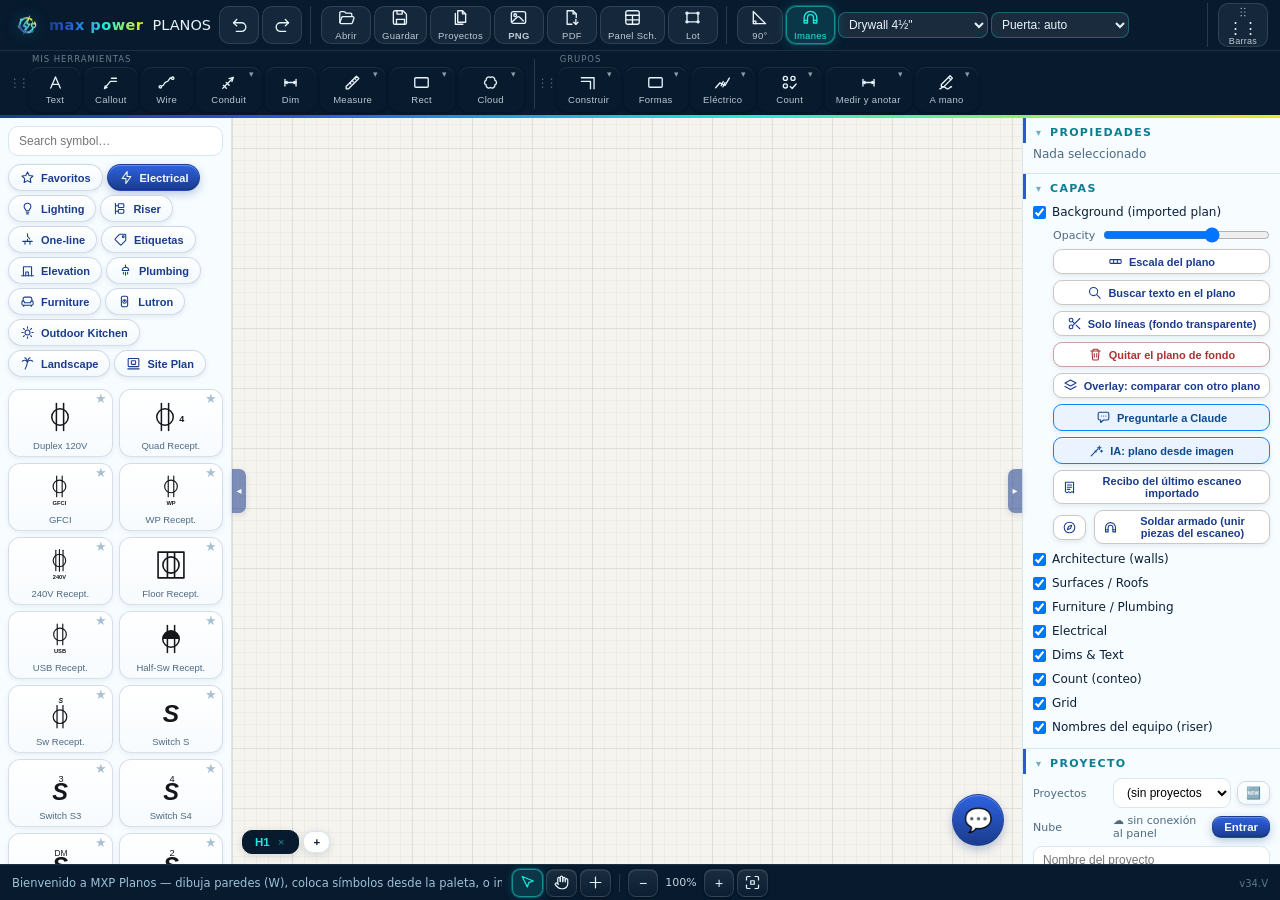
==== mxp-planos-pub/index.html @ 072ed12e "v34.V: abrir varios planos de golpe POR EL BOTÓN — el selector múltiple existía y funcionaba, pero n" ====
<!DOCTYPE html>
<html lang="es">
<head>
<meta charset="UTF-8">
<meta name="viewport" content="width=device-width, initial-scale=1.0, maximum-scale=1.0, user-scalable=no">
<!-- CSP (auditoría seguridad 03/09): GitHub Pages no permite cabeceras; esta meta corta la exfiltración si algo llegara a ejecutar script. pdf.js necesita worker-src blob: e img-src data:/blob:. El cerebro debe vivir en *.workers.dev (o agregar aquí su dominio). -->
<meta http-equiv="Content-Security-Policy" content="default-src 'self'; script-src 'self' 'wasm-unsafe-eval'; worker-src 'self' blob:; img-src 'self' data: blob:; style-src 'self' 'unsafe-inline'; font-src 'self' data:; connect-src 'self' https://*.supabase.co https://*.workers.dev; media-src 'self' blob:; base-uri 'none'; object-src 'none'; form-action 'none'">
<title>MXP Planos — Diseño Eléctrico y Arquitectónico</title>
<link rel="icon" href="data:image/svg+xml,%3Csvg xmlns='http://www.w3.org/2000/svg' viewBox='0 0 32 32'%3E%3Crect width='32' height='32' rx='6' fill='%231e2530'/%3E%3Ctext x='16' y='22' font-size='14' font-family='Arial' font-weight='bold' fill='%23f5b82e' text-anchor='middle'%3EMX%3C/text%3E%3C/svg%3E">
<link rel="manifest" href="manifest.webmanifest">
<meta name="theme-color" content="#071A2E">
<link rel="apple-touch-icon" href="icon-192.png">
<link rel="stylesheet" href="css/app.css">
</head>
<body>
<div id="app">

  <!-- ======= BARRA SUPERIOR ======= -->
  <header id="toolbar">
    <div class="tbRow tbRow1">
    <div class="brand"><img id="brandLogo" alt="Max Power" hidden><b>max power</b><span>PLANOS</span></div>

    <button id="btnPal" class="touch-only" title="Abrir / cerrar la paleta de símbolos" data-ico="symbols"><label>Símbolos</label></button>

    <!-- Fila 1 FIJA (pedido de Edgar 04/09): primero deshacer/rehacer, después
         las acciones de archivo, después los ajustes de dibujo. -->
    <div class="tgroup" id="grpHist">
      <button id="btnUndo" title="Deshacer (Ctrl+Z)" data-ico="undo"></button>
      <button id="btnRedo" title="Rehacer (Ctrl+Y)" data-ico="redo"></button>
    </div>

    <div class="tgroup" id="grpArchivo">
      <button id="btnOpen" title="Abrir cualquier documento: proyecto MXP, plano PDF o foto. Puedes escoger VARIOS planos de golpe —o un PDF de varias páginas— y sale el índice del set para marcar las hojas que entran. También sirve pegar con Ctrl+V o arrastrar al lienzo." data-ico="open"><label>Abrir</label></button>
      <button id="btnSave" title="Guardar el proyecto como archivo" data-ico="save"><label>Guardar</label></button>
      <button id="btnProyectos" title="Todos tus proyectos: los de este aparato y los de la nube. Abrir, duplicar, borrar e importar varios .mxp.json de golpe." data-ico="projects"><label>Proyectos</label></button>
      <button id="btnPng" title="Exportar imagen PNG" data-ico="png"><label>PNG</label></button>
      <button id="btnPrint" title="Imprimir / Guardar PDF" data-ico="pdf"><label>PDF</label></button>
      <button id="btnPanel" title="Panel Schedule &amp; Load Calculation (hoja E-2)" data-ico="panelsch"><label>Panel Sch.</label></button>
      <button id="btnLot" title="Buscar propiedad / lote (Property Appraiser, FEMA, Maps)" data-ico="lot"><label>Lot</label></button>
    </div>

    <div class="tgroup" id="grpAjustes">
      <button id="btnOrtho" title="ORTHO 90°: dibuja Y arrastra siempre recto, sin apretar Shift (F8). En el iPad déjalo encendido." data-ico="ortho"><label>90°</label></button>
      <button id="btnImanes" class="active" title="IMANES: cuando están encendidos, el punto se pega a las esquinas y ejes de lo ya dibujado. Apágalos si quieres poner la línea EXACTAMENTE donde tú tocas — las guías verdes se siguen viendo como referencia." data-ico="magnet"><label>Imanes</label></button>
      <select id="wallType" title="Tipo de pared al dibujar (drywall por defecto: en una casa solo el contorno es de bloque)">
        <option value="drywall" selected>Drywall 4½"</option>
        <option value="furr15">Furring 1½" (forro)</option>
        <option value="drywall25">Drywall 2½"</option>
        <option value="drywall35">Drywall 3½"</option>
        <option value="drywall6">Drywall 6"</option>
        <option value="block">8" Block</option>
        <option value="block12">12" Block</option>
        <option value="blockdry">8" Block + Furring (forrado)</option>
        <option value="block12dry">12" Block + Furring (forrado)</option>
        <option value="pony30">Half Wall 30" (media pared)</option>
        <option value="pony42">Half Wall 42" (barra)</option>
        <option value="screen">Screen / Malla 2" (lanai)</option>
      </select>
      <select id="doorSize" title="Tamaño de la puerta/ventana al colocar. Se ve siempre: lo que dice aquí es lo que se coloca.">
        <option value="0">Puerta: auto</option>
        <option value="18">Puerta 1'6" (pantry)</option>
        <option value="24">Puerta 2'0"</option>
        <option value="28">Puerta 2'4"</option>
        <option value="30">Puerta 2'6"</option>
        <option value="32">Puerta 2'8"</option>
        <option value="36">Puerta 3'0"</option>
      </select>
    </div>


    <div class="tgroup right">
      <button id="btnProps" class="touch-only" title="Abrir / cerrar propiedades y capas" data-ico="props"><label>Panel</label></button>
      <button id="btnBarras" title="Organizar las barras: cuáles ves, dónde van (arriba, abajo, a un lado) y qué herramientas tienes a mano" data-ico="bars">⋮⋮<label>Barras</label></button>
    </div>
    </div>
    <div class="dock horiz" id="dockTop"></div>
    <input type="file" id="fileBg" accept="image/*,application/pdf,.pdf" multiple hidden>
    <input type="file" id="fileBg2" accept="image/*,application/pdf,.pdf" hidden>
    <input type="file" id="fileOpen" accept=".json,application/json,application/pdf,.pdf,image/*" multiple hidden>
    <input type="file" id="fileProyectos" accept=".json,application/json" multiple hidden>
    <input type="file" id="fileDxf" accept=".dxf,text/plain" hidden>
  </header>

  <div id="toolMenu" hidden></div>
  <div id="barrasPanel" hidden></div>

  <div id="main">

    <!-- ======= PALETA DE SÍMBOLOS ======= -->
    <aside id="palette">
      <input type="search" id="symSearch" placeholder="Search symbol…">
      <div id="catTabs">
        <button class="cat" data-cat="fav" title="Tus símbolos de siempre" data-ico="fav">Favoritos</button>
        <button class="cat active" data-cat="electrical" data-ico="electrical">Electrical</button>
        <button class="cat" data-cat="lighting" data-ico="lighting">Lighting</button>
        <button class="cat" data-cat="riser" data-ico="riser">Riser</button>
        <button class="cat" data-cat="oneline" data-ico="oneline">One-line</button>
        <button class="cat" data-cat="notas" data-ico="etiquetas">Etiquetas</button>
        <button class="cat" data-cat="elev" data-ico="elevation">Elevation</button>
        <button class="cat" data-cat="plumbing" data-ico="plumbing">Plumbing</button>
        <button class="cat" data-cat="furniture" data-ico="furniture">Furniture</button>
        <button class="cat" data-cat="lutron" data-ico="lutron">Lutron</button>
        <button class="cat" data-cat="outdoor" data-ico="outdoor">Outdoor Kitchen</button>
        <button class="cat" data-cat="site" data-ico="landscape">Landscape</button>
        <button class="cat" data-cat="siteplan" data-ico="siteplan">Site Plan</button>
      </div>
      <div id="symList"></div>
    </aside>
    <div id="palGrip" title="Clic: esconder o mostrar la paleta de símbolos"><span class="tab"></span></div>

    <!-- ======= LIENZO ======= -->
    <div class="dock vert" id="dockLeft"></div>
    <div id="canvasWrap">
      <svg id="canvas" class="mxp" xmlns="http://www.w3.org/2000/svg">
        <style id="mxpStyle">
          .mxp { background:#f5f4ef; }
          .mxp .sym, .mxp .arch { stroke:#14161a; fill:none; stroke-width:1; stroke-linecap:round; stroke-linejoin:round; }
          .mxp .sym text, .mxp text.lbl { fill:#14161a; stroke:none; font-family:Arial, Helvetica, sans-serif; }
          /* GROSOR DE LÍNEA (Edgar 08/30: "las veo muy grandes"). Medido: el
             borde iba a 1.6" de grosor centrado en la cara, así que un bloque
             de 8" se veía de 9.6" — un 20% más gordo de lo real. A 0.9" el
             bloque se ve 8.9" y sigue leyéndose fuerte al imprimir; las
             divisiones a 0.6". La MEDIDA no cambia: 8" siguen siendo 8". */
          .mxp .wall-edge { stroke:#14161a; stroke-width:0.9; fill:none; }
          .mxp .wall-edge.dry { stroke-width:0.6; }
          .mxp .wall-fill-drywall { fill:#e8e6df; stroke:none; }
          .mxp .wall-fill-block { fill:url(#hatchBlock); stroke:none; }
          .mxp .jamb { stroke:#14161a; stroke-width:1.2; }
          .mxp .furr-line { stroke:#14161a; stroke-width:0.7; fill:none; }
          .mxp.sinEqName text.eqName { display:none; }
          .mxp .wire { stroke:#14161a; stroke-width:0.7; fill:none; }
          .mxp .wire.dashed { stroke-dasharray:4 3; }
          .mxp .wire-conduit-outer { stroke:#14161a; stroke-width:3.6; fill:none; stroke-linecap:butt; stroke-linejoin:miter; }
          .mxp .wire-conduit-inner { stroke:#ffffff; stroke-width:2; fill:none; stroke-linecap:butt; stroke-linejoin:miter; }
          .mxp .leader-line { stroke:#14161a; stroke-width:0.6; fill:none; }
          .mxp .leader-head { fill:#14161a; stroke:none; }
          .mxp .door-leaf { stroke:#14161a; stroke-width:1.4; fill:none; }
          .mxp .door-arc { stroke:#14161a; stroke-width:0.7; fill:none; stroke-dasharray:3 2.4; }
          .mxp .win-line { stroke:#14161a; stroke-width:0.9; fill:none; }
          .mxp .sgd-panel { stroke:#14161a; stroke-width:0.8; fill:#ffffff; }
          .mxp .screen-tick { stroke:#14161a; stroke-width:0.8; fill:none; }
          .mxp .dim { stroke:#8a2f2f; stroke-width:0.6; fill:none; }
          .mxp .dim text { fill:#8a2f2f; stroke:none; font-family:Arial, sans-serif; }
          .mxp .meas { stroke:#1c5fa8; stroke-width:0.8; fill:none; }
          .mxp .meas text { fill:#1c5fa8; stroke:none; font-family:Arial, sans-serif; font-weight:bold; }
          .mxp .sel { stroke:#0b84ff; stroke-width:1.2; fill:none; stroke-dasharray:5 4; }
          .mxp .handle { fill:#ffffff; stroke:#0b84ff; stroke-width:1.2; }
          .mxp .preview { opacity:0.55; }
          .mxp .osnap { fill:none; stroke:#0a8f3c; stroke-width:1.4; }
          .mxp .gridline { stroke:#d8d5ca; stroke-width:0.4; }
          .mxp .gridline.major { stroke:#c6c2b4; stroke-width:0.7; }
        </style>
        <defs>
          <pattern id="hatchBlock" width="6" height="6" patternUnits="userSpaceOnUse" patternTransform="rotate(45)">
            <rect width="6" height="6" fill="#efede6"></rect>
            <line x1="0" y1="0" x2="0" y2="6" stroke="#8f8b7e" stroke-width="0.8"></line>
          </pattern>
          <pattern id="grid12" width="12" height="12" patternUnits="userSpaceOnUse">
            <path d="M12 0 H0 V12" fill="none" class="gridline"></path>
          </pattern>
          <pattern id="grid60" width="60" height="60" patternUnits="userSpaceOnUse">
            <path d="M60 0 H0 V60" fill="none" class="gridline major"></path>
          </pattern>
        </defs>
        <g id="world">
          <g id="gGridBase"></g>
          <g id="gBackground"></g>
          <g id="gAreas"></g>
          <g id="gFurniture"></g>
          <g id="gWalls"></g>
          <g id="gElectrical"></g>
          <g id="gAnnot"></g>
          <g id="gCount"></g>
          <g id="gBusca"></g>
          <g id="gVisual"></g>
          <g id="gMeasure"></g>
          <g id="gPreview"></g>
          <g id="gSel"></g>
        </g>
      </svg>
      <div id="sheetTabs"></div>
    </div>
    <div class="dock vert" id="dockRight"></div>
    <div id="rpGrip" title="Arrastra: ensanchar o estrechar el panel · Clic: esconderlo o mostrarlo"><span class="tab"></span></div>

    <!-- ======= PANEL DERECHO ======= -->
    <aside id="rightPanel">
      <section class="panel" id="propsPanel">
        <h3>Propiedades</h3>
        <div id="propsBody" class="pbody muted">Nada seleccionado</div>
      </section>

      <section class="panel" id="layersPanel">
        <h3>Capas</h3>
        <div class="pbody" id="layersBody">
          <label class="lay"><input type="checkbox" data-layer="background" checked> Background (imported plan)</label>
          <div class="sub"><span>Opacity</span><input type="range" id="bgOpacity" min="10" max="100" value="70"></div>
          <div class="sub"><button id="btnBgScale" style="flex:1;padding:4px 8px;border:1px solid #c9c9c3;background:#fff;border-radius:5px;cursor:pointer;font-size:11px" title="Aplica la escala escrita en el plano (ej: 1/4&quot; = 1'-0&quot;) sin calibrar" data-ico="escala">Escala del plano</button></div>
          <div class="sub"><button id="btnBuscaPdf" style="flex:1;padding:4px 8px;border:1px solid #c9c9c3;background:#fff;border-radius:5px;cursor:pointer;font-size:11px" title="Busca una palabra dentro del PDF del ingeniero (PANEL A, GFCI, 2-WAY...) y te lleva a donde está, en cualquier hoja del set" data-ico="buscar">Buscar texto en el plano</button></div>
          <div class="sub"><button id="btnBgLines" style="flex:1;padding:4px 8px;border:1px solid #c9c9c3;background:#fff;border-radius:5px;cursor:pointer;font-size:11px" data-ico="tijera">Solo líneas (fondo transparente)</button></div>
          <div class="sub"><button id="btnBgDel" style="flex:1;padding:4px 8px;border:1px solid #c9a0a0;background:#fff;color:#a33;border-radius:5px;cursor:pointer;font-size:11px" title="Borra la imagen del plano importado y deja SOLO lo que dibujaste. No se puede deshacer." data-ico="papelera">Quitar el plano de fondo</button></div>
          <div class="sub"><button id="btnOv" style="flex:1;padding:4px 8px;border:1px solid #c9c9c3;background:#fff;border-radius:5px;cursor:pointer;font-size:11px" title="Compara 2 pisos: el plano base se pone AZUL y el otro ROJO — donde no cuadran, algo cambió" data-ico="overlay">Overlay: comparar con otro plano</button></div>
          <div class="sub" id="ovRow" hidden><span>Rojo</span><input type="range" id="ov2Op" min="10" max="100" value="70"></div>
          <div class="sub" id="ovRow2" hidden>
            <button id="btnOvAlign" style="flex:1;padding:4px 8px;border:1px solid #c9c9c3;background:#fff;border-radius:5px;cursor:pointer;font-size:11px" title="Toca 2 puntos de control (ejes) en cada plano y se cuadran solos" data-ico="diana">Alinear (2 puntos)</button>
            <button id="btnOvOff" style="padding:4px 8px;border:1px solid #c9c9c3;background:#fff;border-radius:5px;cursor:pointer;font-size:11px" title="Quitar el overlay y devolver el color" data-ico="close"></button>
          </div>
          <div class="sub"><button id="btnAI" style="flex:1;padding:5px 8px;border:1px solid #0b84ff;background:#eaf3ff;color:#0b4a8f;border-radius:5px;cursor:pointer;font-size:11px;font-weight:700" title="Pregúntale a Claude sobre este plano. No toca nada: contesta." data-ico="chat">Preguntarle a Claude</button></div>
          <div class="sub"><button id="btnPlanoIA" style="flex:1;padding:5px 8px;border:1px solid #0b84ff;background:#eaf3ff;color:#0b4a8f;border-radius:5px;cursor:pointer;font-size:11px;font-weight:700" title="El cerebro lee la imagen del plano (el fondo, o una foto que escojas) y arma los cuartos como piezas editables" data-ico="varita">IA: plano desde imagen</button></div>
          <div class="sub"><button id="btnRecibo" style="flex:1;padding:4px 8px;border:1px solid #c9c9c3;background:#fff;border-radius:5px;cursor:pointer;font-size:11px" title="Compara lo que trae el archivo de MXP Scan con lo que se dibujó aquí" data-ico="recibo">Recibo del último escaneo importado</button></div>
          <div class="sub"><button id="btnGuiaDel" style="padding:4px 8px;border:1px solid #c9c9c3;background:#fff;border-radius:5px;cursor:pointer;font-size:11px" title="Borrar el contorno de guia calcado del survey (las piezas se quedan donde estan)" data-ico="brujula"></button><button id="btnWeld" style="flex:1;padding:4px 8px;border:1px solid #c9c9c3;background:#fff;border-radius:5px;cursor:pointer;font-size:11px" title="Después de arrastrar cada cuarto a su sitio: fusiona las paredes dobladas del empate, suelda esquinas y re-tipa solo (calle=block, interior=drywall)" data-ico="magnet">Soldar armado (unir piezas del escaneo)</button></div>
          <label class="lay"><input type="checkbox" data-layer="architecture" checked> Architecture (walls)</label>
          <label class="lay"><input type="checkbox" data-layer="areas" checked> Surfaces / Roofs</label>
          <label class="lay"><input type="checkbox" data-layer="furniture" checked> Furniture / Plumbing</label>
          <label class="lay"><input type="checkbox" data-layer="electrical" checked> Electrical</label>
          <label class="lay"><input type="checkbox" data-layer="annotation" checked> Dims &amp; Text</label>
          <label class="lay" title="Las marcas del Count (conteo manual sobre el plano del ingeniero)"><input type="checkbox" data-layer="count" checked> Count (conteo)</label>
          <label class="lay"><input type="checkbox" data-layer="grid" checked> Grid</label>
          <label class="lay" title="Esconde el nombre impreso en el equipo del riser (PANEL, DISC, ATS, METER). El dibujo se queda igual."><input type="checkbox" id="cbEqName" checked> Nombres del equipo (riser)</label>
        </div>
      </section>

      <section class="panel" id="projPanel">
        <h3>Proyecto</h3>
        <div class="pbody">
          <div class="row" title="Los proyectos guardados en este aparato. Cambia de uno a otro sin buscar archivos; el que dejas queda guardado."><label>Proyectos</label>
            <select id="pjLista" style="flex:1;min-width:0"></select>
            <button id="pjNuevo" style="flex:none;padding:4px 8px" title="Empezar un proyecto nuevo — el actual queda guardado en este aparato">🆕</button>
          </div>
          <div class="row"><label>Nube</label><span id="pjNube" class="nubeBadge off"></span>
            <button id="pjEntrar" title="Entra con tu usuario del panel de Max Power: a partir de ahí los planos suben solos a la nube">Entrar</button></div>
          <input id="pjName" placeholder="Nombre del proyecto">
          <input id="pjClient" placeholder="Cliente">
          <input id="pjAddress" placeholder="Dirección">
          <div class="row">
            <input id="pjJob" placeholder="Job No. (MXP-…)">
            <input id="pjSheetNo" placeholder="Hoja (E-1)" style="width:70px;flex:none">
          </div>
          <input id="pjSheetTitle" placeholder="Título de hoja (POWER RISER DIAGRAM)">
          <input id="pjDrawn" placeholder="Dibujado por" value="">
          <button id="btnPurgar" style="margin-top:8px;padding:5px 8px;border:1px solid #c9a0a0;background:#fff;color:#a33;border-radius:5px;cursor:pointer;font-size:11px;width:100%" title="Borra TODOS los proyectos guardados en este aparato, los PDF importados, la sesión del estimador y el token del cerebro (iPad compartido o prestado). Lo que bajaste como .mxp.json no se toca." data-ico="escoba">Borrar todo lo guardado en este aparato</button>
          <div class="row"><label>Precision</label>
            <select id="pjPrec" style="flex:1">
              <option value="8">1/8"</option>
              <option value="4" selected>1/4"</option>
              <option value="2">1/2"</option>
              <option value="1">1"</option>
            </select>
          </div>
          <div class="row" title="Tamaño de los devices (switches, receptáculos, luces…) respecto al plano. Muebles, paneles y site siguen a tamaño real. Se guarda con el proyecto y sale igual en el PDF."><label>Símbolos</label>
            <input type="range" id="pjSymEsc" min="30" max="120" step="5" value="50" style="flex:1;min-width:0">
            <span id="pjSymEscV" class="small muted" style="width:36px;text-align:right;flex:none">50%</span>
          </div>
          <div class="row" title="Tamaño de las marcas del Count (círculos, cuadrados, rombos con su número). Edgar, 15/09: «están muy grandes y se me van a confundir». Se guarda con el proyecto."><label>Marcas Count</label>
            <input type="range" id="pjCntEsc" min="30" max="150" step="5" value="45" style="flex:1;min-width:0">
            <span id="pjCntEscV" class="small muted" style="width:36px;text-align:right;flex:none">45%</span>
          </div>
          <div class="row" title="Grosor de las líneas del plano: paredes, puertas, ventanas, símbolos, cables. No cambia las ayudas de pantalla (selección, cotas, grilla). Se guarda con el proyecto y sale igual en el PDF."><label>Líneas</label>
            <input type="range" id="pjLwEsc" min="30" max="130" step="5" value="50" style="flex:1;min-width:0">
            <span id="pjLwEscV" class="small muted" style="width:36px;text-align:right;flex:none">50%</span>
          </div>
          <div class="row"><label>Hoja</label>
            <select id="pjSheet" style="flex:1" title="Qué sale al imprimir o exportar el PDF">
              <option value="limpia" selected>Solo el plano (hoja limpia)</option>
              <option value="marco">Solo el plano, con marco</option>
              <option value="full">Con carátula y leyenda</option>
            </select>
          </div>
          <div class="row" title="El sello que va estampado sobre el plano al imprimir o exportar (como el de un plano de ingeniero)"><label>Sello</label>
            <select id="pjSello" style="flex:1">
              <option value="" selected>Sin sello</option>
              <option value="FOR PERMIT">FOR PERMIT</option>
              <option value="FOR CONSTRUCTION">FOR CONSTRUCTION</option>
              <option value="AS-BUILT">AS-BUILT</option>
              <option value="NOT FOR CONSTRUCTION">NOT FOR CONSTRUCTION</option>
              <option value="FOR REVIEW / BID">FOR REVIEW / BID</option>
              <option value="REVISION">REVISION</option>
            </select>
          </div>
          <div class="row" title="Coge el PDF del ingeniero tal cual y le estampa encima tus marcas, en vector: su plano sigue nítido a cualquier zoom y su texto se sigue pudiendo buscar">
            <label>PDF vector</label>
            <button id="btnPdfVec" style="flex:1" title="PDF vectorial ENCIMA del original: el plano del ingeniero no se convierte en imagen. Solo funciona si esta hoja tiene un PDF de fondo." data-ico="pdf">Encima del original</button>
          </div>
          <div class="row" title="DXF: el formato con el que se habla con AutoCAD y Revit sin pasar por PDF">
            <label class="corto">DXF</label>
            <button id="btnDxfExp" style="flex:1" title="Exportar esta hoja a DXF, en pulgadas y por capas (A-WALL, E-POWR, A-ANNO…). Sale exactamente lo que se ve." data-ico="dxf">Exportar</button>
            <button id="btnDxfImp" style="flex:1" title="Importar un DXF del ingeniero. Entra como líneas y rótulos: un DXF ajeno no dice cuál de sus líneas es una pared." data-ico="upload">Importar</button>
          </div>
          <div class="row"><label>Print scale</label>
            <select id="pjScale" style="flex:1">
              <option value="fit" selected>Graphic (fit page)</option>
              <option value="24">1/2" = 1'-0"</option>
              <option value="32">3/8" = 1'-0"</option>
              <option value="48">1/4" = 1'-0"</option>
              <option value="64">3/16" = 1'-0"</option>
              <option value="96">1/8" = 1'-0"</option>
            </select>
          </div>
        </div>
      </section>

      <section class="panel" id="matPanel">
        <h3>Materiales <button id="btnMarcas" title="Lista de marcas (como el Markups List de Bluebeam): cada objeto del plano en una tabla — clic para ir a él, filtro y CSV" data-ico="lista">Lista</button> <button id="btnEst" title="Enviar el takeoff al estimador de Max Power (crea un estimado BORRADOR)" data-ico="upload">Estimador</button> <button id="btnScope" title="Estimado desde el scope of work: el cerebro propone recetas e ítems con cantidades, el código calcula, tú apruebas fila a fila (E10)" data-ico="chat">Scope</button> <button id="btnDoc" title="Leer un conteo de un documento: pega la tabla tal cual y la app saca cada renglón con su cantidad y te propone la receta" data-ico="lista">Conteo</button> <button id="btnCuadre" title="Cuadre: lo que trazaste y contaste contra lo que dice el panel schedule o el documento — circuitos por panel, breakers y conteo, con la diferencia en rojo" data-ico="ok">Cuadre</button> <button id="btnCsv" title="Exportar lista de materiales a CSV (Excel)" data-ico="download">CSV</button></h3>
        <div class="pbody" id="countsBody"><span class="muted">Sin elementos aún</span></div>
      </section>
    </aside>
  </div>

  <!-- ======= BUSCAR IGUALES EN EL PLANO → COUNT (5.9) ======= -->
  <div id="visualBox" class="oculto">
    <div id="visualCab">
      <span id="visualTit">BUSCAR IGUALES EN EL PLANO</span>
      <button id="visualCerrar" title="Cerrar" data-ico="close"></button>
    </div>
    <div id="visualCuerpo"></div>
  </div>

  <!-- ======= LEER LA LEYENDA DEL INGENIERO (E4): la tabla de símbolos → categorías del Count ======= -->
  <div id="leyBox" class="oculto">
    <div id="leyCab">
      <span id="leyTit">LEER LA LEYENDA DEL PLANO</span>
      <button id="leyCerrar" title="Cerrar" data-ico="close"></button>
    </div>
    <div id="leyCuerpo"></div>
  </div>

  <!-- ======= CUÉNTAME LOS DEVICES (E27, 18/09): el cerebro cuenta por losas, Edgar revisa ======= -->
  <div id="cuentaBox" class="oculto">
    <div id="cuentaCab">
      <span id="cuentaTit">CUÉNTAME LOS DEVICES</span>
      <button id="cuentaCerrar" title="Cerrar" data-ico="close"></button>
    </div>
    <div id="cuentaCuerpo"></div>
  </div>

  <!-- ======= PROPÓN LA RUTA (E30, 20/09): paneles, circuitos y el camino del tubo ======= -->
  <div id="rutasBox" class="oculto">
    <div id="rutasCab">
      <span id="rutasTit">PROPÓN LA RUTA</span>
      <button id="rutasCerrar" title="Cerrar" data-ico="close"></button>
    </div>
    <div id="rutasCuerpo"></div>
  </div>

  <!-- ======= LEE LAS NOTAS → CUIDADO CON ESTO (E29, 19/09) ======= -->
  <div id="notasBox" class="oculto">
    <div id="notasCab">
      <span id="notasTit">CUIDADO CON ESTO — LAS NOTAS DEL INGENIERO</span>
      <button id="notasCerrar" title="Cerrar" data-ico="close"></button>
    </div>
    <div id="notasCuerpo"></div>
  </div>

  <!-- ======= ESTIMADO DESDE SCOPE (E10): el cerebro propone, el código calcula, Edgar aprueba ======= -->
  <div id="scopeBox" class="oculto">
    <div id="scopeCab">
      <span id="scopeTit">ESTIMADO DESDE EL SCOPE</span>
      <button id="scopeCerrar" title="Cerrar" data-ico="close"></button>
    </div>
    <div id="scopeCuerpo"></div>
  </div>

  <!-- ======= LEER UN CONTEO DE UN DOCUMENTO (17/09) ======= -->
  <div id="docBox" class="oculto">
    <div id="docCab">
      <span id="docTit">CONTEO DESDE UN DOCUMENTO</span>
      <button id="docCerrar" title="Cerrar" data-ico="close"></button>
    </div>
    <div id="docCuerpo"></div>
  </div>

  <!-- ======= CUADRE: lo del plano contra lo del schedule / documento (17/09) ======= -->
  <div id="cuadreBox" class="oculto">
    <div id="cuadreCab">
      <span id="cuadreTit">CUADRE — PLANO vs SCHEDULE</span>
      <button id="cuadreCerrar" title="Cerrar" data-ico="close"></button>
    </div>
    <div id="cuadreCuerpo"></div>
  </div>

  <!-- ======= BUSCAR TEXTO EN EL PDF DEL INGENIERO (5.8) ======= -->
  <div id="buscaBox" class="oculto">
    <div id="buscaCab">
      <span id="buscaTit">BUSCAR EN EL PLANO</span>
      <span id="buscaN" class="muted small"></span>
      <button id="buscaPrev" title="Anterior" data-ico="flechaArriba"></button>
      <button id="buscaSig" title="Siguiente" data-ico="flechaAbajo"></button>
      <button id="buscaCerrar" title="Cerrar" data-ico="close"></button>
    </div>
    <div id="buscaFiltro">
      <input type="search" id="buscaTxt" placeholder="Palabra del plano… (PANEL A, GFCI, 2-WAY)">
      <label class="lay" title="Buscar en todas las hojas del set que vengan del mismo PDF"><input type="checkbox" id="buscaTodas" checked> Todo el set</label>
      <label class="lay" title="CHI-1 no encuentra CHI-11: la palabra tiene que terminar ahí. Para números de circuito es lo que quieres."><input type="checkbox" id="buscaEntera"> Palabra entera</label>
      <button id="buscaCoge" class="small" title="Coger del plano: el próximo toque sobre un texto del PDF lo mete aquí y lo busca">👆 Coger del plano</button>
    </div>
    <div id="buscaMarcar" class="oculto">
      <div class="swRow" id="buscaColor"></div>
      <button id="buscaResalta" class="small">Resaltar</button>
      <button id="buscaAlConteo" class="small" title="Cada resultado pasa a ser una marca del Count, con su número y su total">→ Conteo</button>
      <button id="buscaBorra" class="small" title="Quitar del plano los resaltes de esta búsqueda">Quitar</button>
    </div>
    <div id="buscaLista"></div>
  </div>

  <div id="tlibBox" class="oculto">
    <div id="tlibCab">
      <span id="tlibTit">BIBLIOTECA DE TAKEOFF</span>
      <span id="tlibN" class="muted small"></span>
      <button id="tlibCerrar" title="Cerrar" data-ico="close"></button>
    </div>
    <div id="tlibFiltro">
      <input type="search" id="tlibTxt" placeholder="Busca un tool: receptacle, 4x4, smoke, panel, EMT…">
      <label class="lay" title="Ver solo los tools que casan con un item del catálogo del estimador"><input type="checkbox" id="tlibSoloCat"> Solo con item</label>
    </div>
    <div id="tlibLista"></div>
    <div id="tlibPie">
      <span class="muted small" style="flex:1">Marca lo que vas a contar en este proyecto. Cada categoría llega al estimador con el nombre de Bluebeam que ya entiende.</span>
      <span id="tlibSel" class="muted small"></span>
      <button id="tlibAnadir" disabled>Añadir al proyecto</button>
    </div>
  </div>

  <!-- ======= LISTA DE MARCAS (Markups List) — panel flotante, no modal: se queda abierto mientras recorres el plano ======= -->
  <div id="marcasBox" class="oculto">
    <div id="marcasCab">
      <span id="marcasTit">📋 LISTA DE MARCAS</span>
      <span id="marcasN" class="muted small"></span>
      <button id="marcasMarcar" title="Marca de una vez todo lo que quedó en la lista con este filtro. Después, Propiedades los cambia todos a la vez y Supr los borra. Lo que esté en una capa apagada no se marca." data-ico="varita"></button>
      <button id="marcasCsv" title="Exportar esta lista (con el filtro puesto) a CSV" data-ico="download"></button>
      <button id="marcasCerrar" title="Cerrar" data-ico="close"></button>
    </div>
    <div id="marcasFiltro">
      <input type="search" id="marcasBusca" placeholder="Buscar… (texto, etiqueta, tipo)">
      <select id="marcasTipo">
        <option value="">Todo</option>
        <option value="wall">Paredes</option>
        <option value="count">Conteo (Count)</option>
        <option value="ink">Tinta (lápiz y resaltador)</option>
        <option value="opening">Puertas y ventanas</option>
        <option value="symbol">Símbolos</option>
        <option value="text">Textos</option>
        <option value="leader">Notas (callout)</option>
        <option value="dim">Cotas</option>
        <option value="area">Superficies</option>
        <option value="line">Líneas y polilíneas</option>
        <option value="circ">Circuitos (homeruns)</option>
        <option value="wire">Cableado y tubería</option>
      </select>
    </div>
    <div id="marcasCuerpo"><table id="marcasTabla"></table></div>
  </div>

  <!-- ======= BARRA DE ESTADO ======= -->
  <div class="dock horiz abajo" id="dockBottom"></div>
  <!-- Barra de abajo, fija y fina (estilo Bluebeam): aviso a la izquierda,
       Select / Pan / zoom en el centro, coordenadas y versión a la derecha. -->
  <footer id="statusbar">
    <span id="hint">Selecciona una herramienta para comenzar</span>
    <div id="navFijo">
      <button class="tool active" data-tool="select" data-ico="select" title="Seleccionar (V)"></button>
      <button class="tool" data-tool="pan" data-ico="pan" title="Mover vista (H)"></button>
      <!-- En el iPad no hay tecla Shift: este botón enciende el modo "ir sumando",
           y mientras está encendido cada toque marca o desmarca sin mover nada. -->
      <button id="btnSumar" class="act" data-ico="mas" title="Ir sumando a la selección: mientras esté encendido, cada toque marca o desmarca (en la PC es lo mismo que Shift+clic)"></button>
      <span class="sep"></span>
      <button class="act zo" data-act="zoomOut" title="Alejar">−</button>
      <span id="zoomLabel" title="Zoom">100%</span>
      <button class="act zo" data-act="zoomIn" title="Acercar">+</button>
      <button class="act zo" data-act="zoomFit" data-ico="ajustar" title="Ajustar a contenido"></button>
    </div>
    <span class="sbDer"><span id="coords"></span><span id="verTag"></span></span>
  </footer>
</div>

<!-- ======= EDITOR DE PANEL SCHEDULE (E-2) ======= -->
<div id="panelModal" class="modal" hidden>
  <div class="modalBox">
    <div class="modalHead">
      <b>PANEL SCHEDULE &amp; LOAD CALCULATION</b>
      <div class="mbtns">
        <button id="psPrint" data-ico="pdf">Print Sheet (E-2)</button>
        <button id="psClose" data-ico="close">Cerrar</button>
      </div>
    </div>
    <div class="psHeader">
      <label>Panel <input id="psName" style="width:50px"></label>
      <label>Voltaje <input id="psVolts" style="width:130px"></label>
      <label>Main <input id="psMain" style="width:90px"></label>
      <label>Montaje <input id="psMount" style="width:140px"></label>
      <label>Espacios <input id="psSpaces" type="number" min="2" max="84" step="2" style="width:56px"></label>
      <button id="psFromPlan" class="small" title="Lee el atributo Circuito de cada símbolo del plano (A-12, 14…) y escribe en cada circuito cuántos receptáculos y luminarias cuelgan de él, con su VA (180 VA por receptáculo, 100 VA por luminaria)" data-ico="download">Traer del plano</button>
      <label>AIC <input id="psAic" style="width:110px"></label>
    </div>
    <div class="psGrid"><table id="psTable"></table></div>
    <div id="psTotals" class="psTotals"></div>
    <h4>LOAD CALCULATION — NEC 220.83 <button id="psAddLoad" class="small">+ Agregar carga</button></h4>
    <table id="psLoads" class="psLoadsT"></table>
    <div id="psCalc" class="psCalc"></div>
  </div>
</div>

<!-- ======= DIÁLOGO PROPIO (el visor bloquea los del navegador) ======= -->
<div id="projModal" class="modal" hidden>
  <div class="modalBox" style="width:min(880px,96vw)">
    <div class="modalHead">
      <b>&#9729; PROYECTOS</b>
      <div class="mbtns">
        <button id="pmNuevo" title="Empezar un proyecto nuevo (el actual queda guardado)">&#127381; Nuevo</button>
        <button id="pmImport" title="Meter de golpe varios .mxp.json que tengas en el aparato">&#11014; Importar archivos</button>
        <button id="pmRefresh" title="Volver a leer este aparato y la nube">&#128260; Actualizar</button>
        <button id="pmClose">&#10005; Cerrar</button>
      </div>
    </div>
    <div id="pmBody"></div>
    <div class="muted small" style="margin-top:8px">Lo que dibujas se guarda solo en este aparato y sube a la nube cuando hay sesión del panel e internet. Los .mxp.json que descargaste no se tocan nunca.</div>
  </div>
</div>
<div id="askModal" class="modal" hidden style="z-index:80">
  <div class="modalBox" style="width:min(440px,92vw)">
    <div id="askTitle" style="font-size:13.5px;margin-bottom:10px;white-space:pre-wrap;line-height:1.5"></div>
    <input id="askInput" style="width:100%;padding:9px;font-size:15px;border:1px solid #ccc;border-radius:6px;box-sizing:border-box">
    <datalist id="askLista"></datalist>
    <textarea id="askArea" rows="4" style="width:100%;padding:9px;font-size:15px;border:1px solid #ccc;border-radius:6px;box-sizing:border-box;display:none;resize:vertical;font-family:inherit" placeholder="Enter hace un renglón nuevo · Ctrl+Enter o el botón para aceptar"></textarea>
    <div style="margin-top:12px;display:flex;gap:8px;justify-content:flex-end">
      <button id="askCancel" style="padding:7px 14px;border:1px solid #c9c9c3;background:#fff;border-radius:6px;cursor:pointer">Cancelar</button>
      <button id="askTercero" style="display:none;padding:7px 14px;border:1px solid #1e2530;background:#fff;color:#1e2530;font-weight:600;border-radius:6px;cursor:pointer"></button>
      <button id="askOk" style="padding:7px 18px;border:none;background:#1e2530;color:#fff;font-weight:700;border-radius:6px;cursor:pointer">OK</button>
    </div>
  </div>
</div>

<!-- ======= BUSCADOR DE PROPIEDAD / LOTE ======= -->
<!-- ======= ASISTENTE MXP (revisión del plano) ======= -->
<div id="aiModal" class="modal" hidden style="z-index:75">
  <div class="modalBox" style="width:min(760px,96vw)">
    <div class="modalHead">
      <b>💬 PREGÚNTALE A CLAUDE — sobre este plano</b>
      <div class="mbtns"><button id="aiClose" data-ico="close">Cerrar</button></div>
    </div>
    <div id="aiBody" class="pbody"></div>
  </div>
</div>

<div id="setModal" class="modal" hidden style="z-index:78">
  <div class="modalBox" style="width:min(860px,96vw)">
    <div class="modalHead">
      <b>📚 EL SET DE PLANOS — elige qué hojas entran</b>
      <div class="mbtns"><button id="setCerrar" data-ico="close">Cerrar</button></div>
    </div>
    <div class="pbody">
      <div id="setEstado" class="bMuted"></div>
      <div id="setBotones" class="row" hidden>
        <button id="setTodas" style="flex:1">Todas</button>
        <button id="setNinguna" style="flex:1">Ninguna</button>
        <button id="setElectricas" style="flex:1" title="Las hojas cuyo número empieza por E (E-1, ED-2.2, EP-3): las eléctricas">Solo las E‑*</button>
      </div>
      <div id="setLista" class="setLista"></div>
      <div id="setPeso" class="muted small"></div>
      <button id="setImporta" style="padding:10px;font-weight:700" hidden></button>
    </div>
  </div>
</div>

<div id="lotModal" class="modal" hidden>
  <div class="modalBox" style="width:min(580px,94vw)">
    <div class="modalHead">
      <b>🔎 PROPERTY / LOT SEARCH</b>
      <div class="mbtns"><button id="lotClose" data-ico="close">Cerrar</button></div>
    </div>
    <div class="pbody">
      <input id="lotAddr" placeholder="Dirección o folio — ej: 410 S Sterling Ave, Tampa, FL 33609" style="font-size:14px;padding:8px">
      <div class="row"><label>Condado</label><select id="lotCounty" style="flex:1"></select></div>
      <div class="row">
        <button id="lotAddCounty" style="flex:1">+ Agregar condado</button>
        <button id="lotEditCounty" style="flex:1" data-ico="editar">Editar</button>
        <button id="lotDelCounty" style="flex:1" data-ico="papelera">Borrar</button>
      </div>
      <button id="lotDirect" style="padding:9px;font-weight:700" data-ico="diana">Ir directo al lote</button>
      <div class="muted small">Busca la dirección exacta dentro del sitio del condado — el primer resultado es la página del lote. Si pones el número de folio (Hillsborough), abre el lote directo.</div>
      <button id="lotOpenPA" style="padding:7px" data-ico="buscar">Abrir el buscador del Property Appraiser</button>
      <div class="muted small">Al abrir, la dirección queda copiada — pégala (Ctrl+V) en el buscador de la página.</div>
      <div class="row">
        <button id="lotGoogle" style="flex:1" data-ico="buscar">Google</button>
        <button id="lotMaps" style="flex:1" data-ico="mapa">Maps</button>
        <button id="lotFema" style="flex:1" data-ico="agua">FEMA Flood</button>
      </div>
      <div id="lotFallback" hidden>
        <a id="lotUrlA" href="#" target="_blank" rel="noopener" style="display:block;text-align:center;padding:9px;background:#1e2530;color:#f5b82e;font-weight:700;border-radius:6px;text-decoration:none;margin-top:4px">↗ ABRIR EN PESTAÑA NUEVA</a>
        <div class="muted small" style="margin-top:4px">Si el botón de arriba no abre (visor bloqueado): copia el link y pégalo en la <b>barra de direcciones</b> del navegador (no en el buscador de Google):</div>
        <div class="row">
          <input id="lotUrl" readonly style="flex:1;font-size:11px">
          <button id="lotCopy" style="flex:none" data-ico="copiar">Copiar</button>
        </div>
      </div>
    </div>
  </div>
</div>

<!-- ======= HOJA DE IMPRESIÓN ======= -->
<div id="printSheet" hidden></div>

<script src="js/icons.js"></script>
<script src="js/vendor/pdf.min.js"></script>
<script src="js/logo.js"></script>
<script src="js/config.js"></script>
<script src="js/symbols.js"></script>
<script src="js/takeoff-lib.js"></script>
  <script src="js/nec.js"></script>
<script src="js/app.js"></script>
</body>
</html>
---- mxp-planos-pub/css/app.css ----
/* ============================================================
   MXP Planos — identidad Max Power (misma que mxpes.com y la
   App de Operaciones): marco oscuro --mp-deep, superficies
   celestes, gradiente eléctrico como firma, cyan SOLO en oscuro.
   ============================================================ */
:root {
  --mp-navy:   #1B3C8C;
  --mp-blue:   #2A5BD7;
  --mp-cyan:   #22E8E0;   /* solo sobre fondos oscuros */
  --mp-lime:   #8CF06A;
  --mp-yellow: #EFE22E;
  --mp-deep:   #071A2E;
  --mp-grad: linear-gradient(96deg,#1B3C8C 0%,#2A5BD7 24%,#22E8E0 58%,#8CF06A 80%,#EFE22E 100%);
  --mp-sky-1: #F6FCFF;
  --mp-sky-2: #E8F3FA;
  --mp-sky-3: #DCEEF7;
  --mp-card:  #FFFFFF;
  --mp-line:  #D6E7F1;
  --mp-ink:   #0B2036;
  --mp-ink-2: #4D6A83;
  --mp-teal-text: #0D7D92;
  --mp-danger: #B3383B;
}
* { box-sizing: border-box; margin: 0; padding: 0; }
[hidden] { display: none !important; }
html, body { height: 100%; overflow: hidden; }
body {
  font-family: system-ui, -apple-system, "Segoe UI Variable", "Segoe UI", Roboto, sans-serif;
  font-size: 13px;
  color: var(--mp-ink);
  background: var(--mp-sky-2);
}

#app { display: flex; flex-direction: column; height: 100vh; }

/* ===== Toolbar (marco oscuro con la firma de gradiente) ===== */
/* DOS FILAS (Edgar, 04/09: "las barras donde están todas las herramientas
   no podrían estar ordenadas y diferenciadas… cada vez que quiero buscar un
   tool se me pierde entre tanto, como está Bluebeam"). Arriba el MANDO
   (marca, ajustes, deshacer, archivo); debajo, el muelle superior con las
   barras movibles (ver BARRAS MOVIBLES más abajo). */
#toolbar {
  display: flex; flex-direction: column; align-items: stretch; gap: 0;
  background: var(--mp-deep); color: #E8F3FA;
  padding: 0; flex: none;
  border-bottom: 3px solid;
  border-image: linear-gradient(96deg,#1B3C8C 0%,#2A5BD7 24%,#22E8E0 58%,#8CF06A 80%,#EFE22E 100%) 1;
}
.tbRow { display: flex; align-items: center; gap: 8px; padding: 3px 12px; }
/* la fila 1 es fija: si no cabe, se parte en dos líneas (nunca se corta ni se desliza) */
.tbRow1 { min-height: 46px; flex-wrap: wrap; row-gap: 2px; }
/* ===== BARRAS MOVIBLES (v30.O, estilo Bluebeam) =====
   Tres barras — Mis herramientas, Grupos, Navegar y zoom — que viven en uno
   de cuatro "muelles" (docks): arriba (bajo la fila 1), abajo (sobre la barra
   de estado), izquierda o derecha del lienzo (verticales). El JS las pinta
   según el orden guardado; aquí solo está el aspecto. */
.dock { display: flex; background: var(--mp-deep); color: #E8F3FA; flex: none; }
.dock.horiz { flex-wrap: wrap; align-items: stretch; padding: 0 6px; border-top: 1px solid rgba(255,255,255,.09); }
#dockBottom.horiz { border-top: none; border-top: 3px solid; border-image: linear-gradient(96deg,#1B3C8C 0%,#2A5BD7 24%,#22E8E0 58%,#8CF06A 80%,#EFE22E 100%) 1; }
.dock.vert { flex-direction: column; align-items: center; width: 68px; padding: 6px 0; overflow-y: auto; }
#dockLeft.vert { border-right: 1px solid rgba(255,255,255,.09); }
#dockRight.vert { border-left: 1px solid rgba(255,255,255,.09); }
.dock:empty { display: none; }
/* muelle vertical con más de lo que cabe: flecha pegada abajo mientras haya más */
.dock.vert.mas::after { content: '▾'; position: sticky; bottom: 0; flex: none; width: 100%; height: 20px; margin-top: -20px; text-align: center; font-size: 13px; line-height: 20px; color: var(--mp-cyan); background: linear-gradient(180deg, rgba(7,26,46,0), var(--mp-deep) 70%); pointer-events: none; }
body.touch .dock.vert::-webkit-scrollbar { -webkit-appearance: none; width: 5px; }
/* mientras arrastras una barra, hasta los muelles vacíos se ven, para soltarla ahí */
body.moviendoBarra .dock { display: flex; outline: 2px dashed rgba(34,232,224,.35); outline-offset: -3px; }
body.moviendoBarra .dock.horiz:empty { min-height: 48px; }
body.moviendoBarra .dock.vert:empty { min-width: 68px; }
body.moviendoBarra .dock.drop { outline-color: var(--mp-cyan); background: rgba(34,232,224,.08); }
.barra {
  display: grid; grid-template-columns: 16px minmax(0, 1fr); grid-template-rows: 13px auto;
  align-items: center; column-gap: 3px; padding: 2px 10px 3px 4px; position: relative; flex: none;
}
.dock.horiz .barra + .barra::before { content: ''; position: absolute; left: 0; top: 8px; bottom: 6px; width: 1px; background: rgba(255,255,255,.14); }
.dock.vert .barra { grid-template-columns: auto; grid-template-rows: 14px auto; padding: 2px 4px 8px; justify-items: center; }
.dock.vert .barra + .barra::before { content: ''; position: absolute; top: 0; left: 8px; right: 8px; height: 1px; background: rgba(255,255,255,.14); }
.barra .grip {
  grid-row: 1 / 3; grid-column: 1; align-self: stretch; display: flex; align-items: center; justify-content: center;
  width: 16px; border-radius: 6px; cursor: grab; color: rgba(232,243,250,.35); font-size: 12px; letter-spacing: -3px;
  touch-action: none; -webkit-user-select: none; user-select: none; transition: background .15s, color .15s;
}
.barra .grip:hover { background: rgba(255,255,255,.1); color: #E8F3FA; }
.dock.vert .barra .grip { grid-row: 1; grid-column: 1; width: 52px; height: 14px; letter-spacing: -3px; }
.dock.vert .barra .grip::before { content: '⋯'; font-size: 16px; line-height: 0; }
.dock.vert .barra .grip span { display: none; }
.barra .bLbl { grid-row: 1; grid-column: 2; cursor: grab; touch-action: none; font-size: 8.5px; letter-spacing: .11em; text-transform: uppercase; color: rgba(232,243,250,.45); padding-left: 3px; white-space: nowrap; line-height: 13px; }
.dock.vert .barra .bLbl { display: none; }
.barra .bBtns { grid-row: 2; grid-column: 2; display: flex; align-items: center; gap: 3px; }
/* una barra más ancha que el muelle se parte en filas, nunca se corta */
.dock.horiz .barra { max-width: 100%; min-width: 0; }
.dock.horiz .barra .bBtns { flex-wrap: wrap; row-gap: 3px; }
.dock.vert .barra .bBtns { grid-row: 2; grid-column: 1; flex-direction: column; gap: 4px; }
.dock.abajo .barra { grid-template-rows: auto; padding: 4px 10px 4px 4px; }
.dock.abajo .barra .bLbl { display: none; }
.dock.abajo .barra .grip, .dock.abajo .barra .bBtns { grid-row: 1; }
.barra .sep { width: 1px; height: 30px; background: rgba(255,255,255,.14); margin: 0 5px; }
.dock.vert .barra .sep { width: 30px; height: 1px; margin: 4px 0; }
/* el fantasma del arrastre es un muelle igual al de origen (mismas clases) con la barra clonada dentro */
.dock.fantasma { position: fixed; z-index: 400; pointer-events: none; opacity: .88; padding: 0 !important; border: none !important; outline: none !important; flex-wrap: nowrap; overflow: visible; border-radius: 12px; box-shadow: 0 12px 30px rgba(0,0,0,.45); transform: scale(.97); }
.dock.fantasma .barra { max-width: none; }
.brand { display: flex; align-items: center; gap: 7px; white-space: nowrap; }
.brand img { height: 30px; width: auto; filter: drop-shadow(0 0 8px rgba(34,232,224,.3)); }
.brand b {
  font-weight: 650; letter-spacing: .5px; font-size: 14.5px; text-transform: lowercase;
  background: var(--mp-grad); -webkit-background-clip: text; background-clip: text; color: transparent;
}
.brand span { color: #E8F3FA; font-weight: 300; margin-left: 2px; font-size: 14.5px; }

.tgroup { display: flex; align-items: center; gap: 4px; border-left: 1px solid rgba(255,255,255,.14); padding-left: 10px; flex: none; }
/* Los selectores de tipo de pared y tamaño de puerta se quedaban FUERA de la
   pantalla en portátil (medido: x=1496 con ventana de 1290) — invisibles, y
   con ellos el arreglo del tamaño de puerta. Ahora van al frente y pegados. */
/* en iPad el grupo pegajoso tapaba las herramientas al deslizar la barra (auditoría 31/08) */
body.touch #grpAjustes select { max-width: 108px; }
#grpAjustes select { max-width: 150px; }
/* deshacer/rehacer y archivo: cajitas de icono + nombre, parejas con las herramientas */
#grpHist { border-left: none; padding-left: 0; gap: 3px; }
#grpHist button { flex-direction: column !important; min-width: 40px; height: 44px; padding: 3px 8px !important; font-size: 16px !important; }
#grpArchivo { gap: 3px; }
#grpAjustes { gap: 3px; }
#grpAjustes button { flex-direction: column !important; gap: 0 !important; min-width: 46px; height: 44px; padding: 3px 7px !important; font-size: 15px !important; }
#grpAjustes button label { font-size: 9px; margin-top: 2px; }
#grpArchivo button { flex-direction: column !important; gap: 0 !important; min-width: 50px; height: 44px; padding: 3px 7px !important; font-size: 15px !important; }
#grpArchivo button label { font-size: 9px; margin-top: 2px; }
#btnPng { font-weight: 650; font-size: 12.5px !important; letter-spacing: .02em; }
.tgroup.right { margin-left: auto; }

#toolbar button, .dock button, #toolbar label.tbtn {
  background: transparent; color: #E8F3FA; border: 1px solid transparent;
  border-radius: 10px; padding: 5px 10px; cursor: pointer; font-size: 15px;
  display: flex; flex-direction: column; align-items: center; justify-content: center;
  line-height: 1.15; white-space: nowrap;
  transition: background .15s ease, border-color .15s ease, transform .12s ease, box-shadow .15s ease;
}
/* TAMAÑO DE LAS BARRAS (E7b, Edgar 15/09: "hacerlas más grandes para que
   quepa todo bien"). Una sola perilla, --tb, escala cajitas, iconos y letra:
   0.85 chicas · 1 normales · 1.25 grandes. Se elige en Organizar barras. */
body { --tb: 1; }
body[data-barras="chicas"] { --tb: 0.85; }
body[data-barras="grandes"] { --tb: 1.25; }
/* cada herramienta es una cajita pareja, con relieve y con aire */
.barra button.tool, .barra button.grpBtn, .barra button.act {
  min-width: calc(52px * var(--tb)); height: calc(46px * var(--tb));
  background: linear-gradient(180deg, rgba(255,255,255,.08), rgba(255,255,255,.025));
  border-color: rgba(255,255,255,.13);
  box-shadow: inset 0 1px 0 rgba(255,255,255,.08), 0 1px 3px rgba(0,0,0,.3);
}
.barra button.tool:hover, .barra button.grpBtn:hover, .barra button.act:hover {
  background: linear-gradient(180deg, rgba(255,255,255,.14), rgba(255,255,255,.06));
  border-color: rgba(255,255,255,.25);
  transform: translateY(-1px);
  box-shadow: inset 0 1px 0 rgba(255,255,255,.1), 0 5px 12px rgba(0,0,0,.4);
}
/* botones de acción (no-herramienta) también como cajitas */
#toolbar .tgroup button:not(.tool) {
  background: rgba(255,255,255,.06); border-color: rgba(255,255,255,.12);
  flex-direction: row; gap: 6px; font-size: 13px; height: 38px; padding: 4px 12px;
}
/* Barras, Símbolos y Panel son cajitas de icono + nombre como las de
   archivo. Ojo con la especificidad: la regla de .tgroup button gana a un
   id suelto, así que van con el mismo peso o el contenido se sale (medido
   05/09: el botón media 38 px y su contenido 45 — el nombre "Barras"
   quedaba por debajo de la caja). */
#toolbar .tgroup #btnBarras, #toolbar .tgroup #btnPal, #toolbar .tgroup #btnProps {
  flex-direction: column; gap: 0; padding: 2px 9px; height: 44px; min-width: 46px;
  line-height: 1; font-size: 15px;
}
#toolbar .tgroup #btnBarras label, #toolbar .tgroup #btnPal label, #toolbar .tgroup #btnProps label { font-size: 9px; letter-spacing: .3px; line-height: 1.1; margin-top: 2px; }
#toolbar .tgroup #btnBarras svg.ico, #toolbar .tgroup #btnPal svg.ico, #toolbar .tgroup #btnProps svg.ico { width: 16px; height: 16px; }
#toolbar .tgroup button:not(.tool):hover {
  background: rgba(255,255,255,.12); border-color: rgba(255,255,255,.22); transform: translateY(-1px);
}
#toolbar label.tbtn {
  background: var(--mp-grad); background-size: 190% 100%;
  color: #04202A; font-weight: 650;
}
#toolbar label.tbtn:hover { background-position: 60% 0; }
#toolbar button label, .dock button label { font-size: 9.5px; cursor: pointer; opacity: .8; margin-top: 3px; letter-spacing: .3px; }
.dock button label { font-size: calc(9.5px * var(--tb)); }

#toolbar button.active, .dock button.active, #toolbar .tgroup button:not(.tool).active {
  background: rgba(34,232,224,.14); color: var(--mp-cyan);
  border-color: rgba(34,232,224,.5);
  box-shadow: 0 0 0 1px rgba(34,232,224,.25), 0 0 14px rgba(34,232,224,.22);
}
#toolbar button.active label, .dock button.active label { opacity: 1; }
#toolbar select {
  background: rgba(255,255,255,.08); color: #E8F3FA; border: 1px solid rgba(34,232,224,.3);
  border-radius: 8px; padding: 4px 6px; font-size: 12px;
}
#toolbar select option { color: #0B2036; background: #fff; }
#zoomLabel { font-size: 11px; min-width: 40px; text-align: center; opacity: .85; }

/* ── LA FLECHITA ▾, IGUAL EN TODOS LOS BOTONES QUE LA LLEVAN ──
   Edgar, 05/09: "todos los botones hazlos iguales los que tienen flechitas,
   porque unos los hiciste de una manera y otros de otra". Antes había dos:
   el grupo la llevaba pegada al icono y la herramienta en una franja con
   divisor. Ahora las dos van igual: abajo a la derecha, mismo tamaño y
   misma opacidad, sin divisor.
   La diferencia que SÍ queda es de función, no de aspecto: en la herramienta
   esa esquina es la zona que abre los tipos (por eso ocupa todo el alto del
   botón, para que el dedo la encuentre); en el grupo, todo el botón abre el
   menú y la flechita solo avisa. */
.barra button.tool, .barra button.grpBtn { position: relative; }
/* RELLENO SIMÉTRICO SIEMPRE: la flechita flota en la esquina (absoluta) y no
   reserva sitio. Cualquier relleno desigual descentra el nombre — y eso solo
   se notaba en las barras de lado/abajo, donde no manda la regla de #toolbar
   (Edgar, 05/09: "las palabras de unos botones están en el medio y las otras
   no"). */
.barra button.tool:has(.dd) { padding-left: 8px; padding-right: 8px; min-width: calc(66px * var(--tb)); }
.dock.vert .barra button.tool:has(.dd) { padding: 3px 4px; min-width: calc(52px * var(--tb)); height: calc(54px * var(--tb)); }
/* botón de GRUPO: icono de la última herramienta usada + nombre del grupo */
.barra button.grpBtn { min-width: calc(64px * var(--tb)); height: calc(46px * var(--tb)); padding: 3px 8px; overflow: hidden; }
.barra button.grpBtn .gIco { display: flex; align-items: center; justify-content: center; line-height: 1; }
.barra button.grpBtn label { font-size: calc(9px * var(--tb)); opacity: .85; letter-spacing: .02em; text-transform: none; }
.barra button.grpBtn.abierto { background: rgba(255,255,255,.18); border-color: rgba(255,255,255,.35); }
.dock.vert .barra button.grpBtn { min-width: calc(52px * var(--tb)); width: calc(52px * var(--tb)); height: calc(54px * var(--tb)); padding: 3px 2px; }
.dock.vert .barra button.grpBtn label, .dock.vert .barra button.tool label, .dock.vert .barra button.act label { font-size: calc(8.5px * var(--tb)); margin-top: 1px; max-width: calc(50px * var(--tb)); overflow: hidden; text-overflow: ellipsis; line-height: 1.1; }
.dock.vert .barra button.tool, .dock.vert .barra button.act { min-width: calc(52px * var(--tb)); width: calc(52px * var(--tb)); height: calc(54px * var(--tb)); padding: 3px 4px; overflow: hidden; }
.dock.vert { width: calc(68px * var(--tb)); }
.dock.vert .barra .grip { width: calc(52px * var(--tb)); }
.dock.vert .barra button.act.zo { height: 40px; }
/* botones de acción dentro de una barra (zoom) */
.barra button.act { min-width: 50px; height: 46px; font-size: 15px; padding: 4px 8px; }
.barra button.act.zo { min-width: 36px; width: 36px; font-size: 16px; padding: 4px; }
.barra #zoomLabel { min-width: 42px; }
.dock.vert .barra #zoomLabel { min-width: 0; font-size: 10px; }
/* la flechita va ARRIBA a la derecha, a la altura del icono (que es estrecho)
   y no al lado del nombre: pegada al texto hacía que el nombre pareciera
   corrido a la izquierda (Edgar, 05/09: "measure rect y cloud no están
   centrados"). El icono y el nombre siguen centrados en todo el botón; la
   zona tocable sigue siendo la franja entera, solo cambia dónde se pinta. */
.barra .tool .dd, .barra button.grpBtn::after {
  position: absolute; right: 0; top: 0; bottom: 0; width: 17px;
  display: flex; align-items: flex-start; justify-content: center; padding: 3px 2px 0 0;
  font-size: 9px; line-height: 1; opacity: .6; border: 0; border-radius: 0 8px 8px 0;
}
.barra button.grpBtn::after { content: '▾'; pointer-events: none; }
.barra .tool .dd:hover { background: rgba(255, 255, 255, .18); opacity: 1; }
#toolMenu {
  position: fixed; z-index: 300; background: #fff; color: var(--mp-ink);
  border: 1px solid var(--mp-line); border-radius: 13px;
  box-shadow: 0 4px 10px rgba(11,32,54,.1), 0 20px 44px -14px rgba(11,32,54,.35);
  min-width: 215px; max-height: 62vh; overflow-y: auto; padding: 5px;
}
#toolMenu .tmHead { font-size: 10px; text-transform: uppercase; letter-spacing: .11em; color: var(--mp-ink-2); padding: 4px 8px 2px; }
#toolMenu .tmItem { display: flex; align-items: center; gap: 8px; padding: 5px 8px; border-radius: 6px; cursor: pointer; font-size: 12.5px; white-space: nowrap; }
#toolMenu .tmItem:hover { background: var(--mp-sky-2); }
#toolMenu .tmItem.cur { background: var(--mp-deep); color: #fff; }
/* el formulario dentro del ▾ (homerun, 15/09): filas cortas, etiqueta fija */
#toolMenu .tmForm { padding: 2px 8px 6px; display: flex; flex-direction: column; gap: 5px; max-width: 360px; }
#toolMenu .tmForm .row { display: flex; align-items: center; gap: 6px; }
#toolMenu .tmForm .row label { flex: none; width: 118px; font-size: 11px; color: var(--mp-ink-2); }
#toolMenu .tmForm select, #toolMenu .tmForm input { flex: 1; min-width: 0; font-size: 12px; padding: 4px 6px; border: 1px solid var(--mp-line); border-radius: 7px; background: #fff; color: var(--mp-ink); }
#toolMenu .tmForm .muted.small { white-space: normal; line-height: 1.4; font-size: 11px; }
body.touch #toolMenu .tmForm select, body.touch #toolMenu .tmForm input { font-size: 14px; padding: 8px; }
#toolMenu .tmItem { border-radius: 8px; }
#toolMenu .tmItem svg { flex: none; border: 1px solid var(--mp-line); border-radius: 3px; background: var(--mp-card); }
#toolMenu .tmTool { gap: 10px; padding: 7px 8px; }
#toolMenu .tmTool .tIco { width: 26px; text-align: center; font-size: 15px; flex: none; }
#toolMenu .tmTool .tNom { flex: 1; font-weight: 600; }
#toolMenu .tmTool .tKey { font-size: 10px; opacity: .55; border: 1px solid var(--mp-line); border-radius: 4px; padding: 0 4px; min-width: 14px; text-align: center; }
#toolMenu .tmTool .tPin, #toolMenu .tmTool .tSub { width: 30px; align-self: stretch; margin: -7px 0; border-radius: 7px; display: flex; align-items: center; justify-content: center; font-size: 15px; flex: none; }
#toolMenu .tmTool .tPin { opacity: .35; }
#toolMenu .tmTool .tPin.on { opacity: 1; color: #F2C230; }
#toolMenu .tmTool .tPin:hover, #toolMenu .tmTool .tSub:hover { background: var(--mp-sky-3); opacity: 1; }
#toolMenu .tmTool.cur .tKey { border-color: rgba(255,255,255,.35); }
#toolMenu .tmTool.cur .tPin:hover, #toolMenu .tmTool.cur .tSub:hover { background: rgba(255,255,255,.18); }
#toolMenu .tmPie { font-size: 10.5px; color: var(--mp-ink-2); padding: 6px 8px 3px; border-top: 1px solid var(--mp-line); margin-top: 4px; }
/* ===== panel ⋮ Barras (organizar) ===== */
#barrasPanel {
  position: fixed; z-index: 300; background: var(--mp-card); color: var(--mp-ink);
  border: 1px solid var(--mp-line); border-radius: 16px; width: min(420px, 96vw); max-height: 84vh; overflow-y: auto;
  padding: 12px 14px 14px; box-shadow: 0 4px 10px rgba(11,32,54,.1), 0 24px 60px -18px rgba(11,32,54,.45);
}
#barrasPanel[hidden] { display: none; }
#barrasPanel h4 { margin: 0 0 8px; font-size: 13px; font-weight: 650; letter-spacing: -0.01em; display: flex; align-items: center; justify-content: space-between; }
#barrasPanel h4 .x { cursor: pointer; opacity: .55; font-size: 16px; min-width: 32px; min-height: 32px; border-radius: 8px; border: none; background: transparent; color: var(--mp-ink); display: flex; align-items: center; justify-content: center; }
#barrasPanel h4 .x:hover { opacity: 1; background: var(--mp-sky-2); }
#barrasPanel .bpSec { font-size: 10px; text-transform: uppercase; letter-spacing: .11em; color: var(--mp-ink-2); margin: 12px 0 5px; }
#barrasPanel .bpRow { display: flex; align-items: center; gap: 8px; padding: 5px 6px; border-radius: 9px; font-size: 12.5px; }
#barrasPanel .bpRow:hover { background: var(--mp-sky-1); }
#barrasPanel .bpRow .nm { flex: 1; font-weight: 600; display: flex; align-items: center; gap: 8px; cursor: pointer; }
#barrasPanel .bpRow .ico { width: 24px; flex: none; display: flex; align-items: center; justify-content: center; }
#barrasPanel .bpRow select { font-size: 12px; padding: 4px 6px; border: 1px solid var(--mp-line); border-radius: 8px; background: #fff; color: var(--mp-ink); }
#barrasPanel .bpRow input[type=checkbox] { width: 17px; height: 17px; flex: none; accent-color: var(--mp-navy); }
#barrasPanel .bpRow button, #barrasPanel .bpBtns button {
  background: linear-gradient(180deg, #FFFFFF 0%, #F2F9FD 100%); color: var(--mp-navy);
  border: 1px solid rgba(27,60,140,.18); border-radius: 8px; padding: 4px 8px; font-size: 12px; cursor: pointer; font-weight: 600;
  box-shadow: inset 0 1px 0 rgba(255,255,255,.9), 0 2px 5px rgba(7,26,46,.08);
}
#barrasPanel .bpRow button:disabled { opacity: .3; cursor: default; }
/* tamaño de las barras (E7b): tres botones, el elegido en azul */
#barrasPanel .bpRow.bpTam button { flex: 1; }
#barrasPanel .bpRow.bpTam button.cur { background: var(--mp-blue); color: #fff; border-color: var(--mp-blue); }
#barrasPanel .bpRow input[type=range] { accent-color: var(--mp-blue); }
#barrasPanel .bpRow button.quitar { color: var(--mp-danger); }
#barrasPanel .bpBtns { display: flex; gap: 8px; margin-top: 12px; flex-wrap: wrap; }
#barrasPanel .bpBtns button.pri { background: linear-gradient(180deg, #2E62E0 0%, var(--mp-navy) 100%); color: #F4FBFF; border-color: rgba(27,60,140,.55); }
#barrasPanel .bpNota { font-size: 11.5px; color: var(--mp-ink-2); line-height: 1.45; margin: 4px 0 0; }
#barrasPanel .bpSug { display: flex; align-items: center; gap: 8px; flex-wrap: wrap; font-size: 12px; background: var(--mp-sky-1); border: 1px solid var(--mp-line); border-radius: 10px; padding: 8px 10px; margin-top: 8px; }
#barrasPanel .bpSug b { font-weight: 600; }
.swRow { display: flex; gap: 4px; flex-wrap: wrap; flex: 1; }
.sw { width: 20px; height: 20px; border-radius: 4px; border: 1px solid rgba(0, 0, 0, .25); cursor: pointer; }
.sw.cur { outline: 2px solid var(--mp-blue); outline-offset: 1px; }
/* barra de formato del texto: compacta y pegada al cuadro (Edgar 08/30:
   "que sea pequena, lo mas pegado al texto posible") */
.pbody .txtBar, .txtBar { display: flex; flex-wrap: wrap; gap: 3px; align-items: center; margin: 4px 0 2px 0; }
.pbody .txtBar > * { flex: none !important; }
.pbody .txtBar select { font-size: 11px !important; padding: 0 2px !important; height: 24px !important;
  width: 74px !important; min-width: 0 !important; border-radius: 5px !important; background: #fff; }
.pbody .txtBar input.n { width: 42px !important; font-size: 11px !important; padding: 0 2px !important;
  height: 24px !important; text-align: center; border-radius: 5px !important; }
.pbody .txtBar button { width: 24px !important; height: 24px !important; padding: 0 !important;
  font-size: 12px !important; line-height: 1 !important; border-radius: 5px !important; }
.pbody .txtBar button.on { background: var(--mp-navy) !important; border-color: var(--mp-navy) !important; color: #F4FBFF !important; }
.pbody .txtBar button:hover { transform: none !important; box-shadow: none !important; }
.txtBar .sep { width: 1px; height: 16px; background: var(--mp-line); margin: 0 1px; }
.pbody .txtBar .sw { width: 14px !important; height: 14px !important; border-radius: 3px; }
.pbody .txtBar .sw.cur { outline: 2px solid var(--mp-blue); outline-offset: 0; }
body.touch .pbody .txtBar button { width: 32px !important; height: 32px !important; font-size: 15px !important; padding: 0 !important; }
body.touch .pbody .txtBar .sw { width: 22px !important; height: 22px !important; }
body.touch .pbody .txtBar select { height: 32px !important; width: 86px !important; font-size: 13px !important; }
body.touch .pbody .txtBar input.n { height: 32px !important; width: 50px !important; font-size: 13px !important; }

/* pestañas de hojas (multi-hoja, estilo Bluebeam sets) */
#sheetTabs { position: absolute; left: 10px; bottom: 10px; z-index: 40; display: flex; gap: 4px; align-items: center; flex-wrap: wrap; max-width: 70%; }
#sheetTabs .stab {
  border: 1.5px solid var(--mp-line); background: #fff; border-radius: 10px; padding: 5px 12px;
  font-size: 11.5px; font-weight: 600; cursor: pointer; display: flex; align-items: center; gap: 6px;
  box-shadow: 0 2px 8px rgba(11, 32, 54, .14); color: var(--mp-ink);
  transition: transform .12s, box-shadow .15s, border-color .15s;
}
#sheetTabs .stab:hover { transform: translateY(-1px); border-color: var(--mp-blue); }
#sheetTabs .stab.active { background: var(--mp-deep); color: var(--mp-cyan); border-color: var(--mp-deep); }
#sheetTabs .stab .sx { font-weight: 400; opacity: .55; padding: 0 2px; }
#sheetTabs .stab .sx:hover { opacity: 1; color: var(--mp-danger); }
#sheetTabs .stab.add { font-weight: 650; padding: 4px 9px; }

/* ===== Layout ===== */
#main { display: flex; flex: 1; min-height: 0; }

/* ===== Palette ===== */
#palette {
  width: 232px; flex: none; background: var(--mp-sky-1); border-right: 1px solid var(--mp-line);
  display: flex; flex-direction: column; min-height: 0;
}
#symSearch { margin: 8px; padding: 7px 10px; border: 1.5px solid var(--mp-line); border-radius: 10px; font-size: 12px; background: #fff; transition: border-color .15s, box-shadow .15s; }
#symSearch:focus { outline: none; border-color: var(--mp-blue); box-shadow: 0 0 0 3px rgba(42,91,215,.14); }
#catTabs { display: flex; flex-wrap: wrap; gap: 4px; padding: 0 8px 8px; }
/* pestañas de la paleta: pastilla en relieve; la elegida se enciende con el
   gradiente azul del botón primario (guía §5 "chip de elegir") */
#catTabs .cat {
  border: 1px solid rgba(27,60,140,.18); background: linear-gradient(180deg, #FFFFFF 0%, #F2F9FD 100%);
  color: var(--mp-navy); border-radius: 999px;
  font-size: 11px; font-weight: 600; padding: 5px 11px; cursor: pointer;
  box-shadow: inset 0 1px 0 rgba(255,255,255,.9), 0 2px 5px rgba(7,26,46,.08);
  transition: background .15s var(--mp-ease, ease), border-color .15s, transform .12s, box-shadow .15s;
}
#catTabs .cat:hover { transform: translateY(-1px); box-shadow: inset 0 1px 0 rgba(255,255,255,.9), 0 4px 10px rgba(7,26,46,.12), 0 0 10px rgba(34,232,224,.18); }
#catTabs .cat:active { transform: translateY(1px); box-shadow: inset 0 2px 4px rgba(7,26,46,.18); }
#catTabs .cat.active {
  background: linear-gradient(180deg, #2E62E0 0%, var(--mp-navy) 100%); color: #F4FBFF; border-color: rgba(27,60,140,.55);
  box-shadow: inset 0 1px 0 rgba(255,255,255,.28), inset 0 -1px 0 rgba(7,26,46,.25), 0 3px 8px rgba(27,60,140,.28);
}
/* grid-auto-rows explicito: sin el, en el iPad la fila se quedaba en la altura
   minima tactil (36 px) y el boton recortaba el dibujo y el nombre del simbolo. */
#symList { flex: 1; overflow-y: auto; padding: 4px 8px 20px; display: grid; grid-template-columns: 1fr 1fr; gap: 6px; align-content: start; grid-auto-rows: minmax(min-content, max-content); }
.symBtn {
  border: 1px solid rgba(27,60,140,.16); background: linear-gradient(180deg, #FFFFFF 0%, #F7FBFE 100%); border-radius: 12px; cursor: pointer;
  padding: 6px 4px 4px; display: flex; flex-direction: column; align-items: center; gap: 3px;
  box-shadow: inset 0 1px 0 rgba(255,255,255,.9), 0 2px 5px rgba(7,26,46,.06);
  transition: transform .12s ease, box-shadow .15s ease, border-color .15s ease;
}
.symBtn:active { transform: translateY(1px); box-shadow: inset 0 2px 4px rgba(7,26,46,.14); }
.symBtn:hover { border-color: var(--mp-blue); transform: translateY(-2px); box-shadow: 0 6px 14px rgba(11,32,54,.14); }
.symBtn.active { border-color: var(--mp-blue); background: var(--mp-sky-2); box-shadow: 0 0 0 3px rgba(42,91,215,.15); }
.symBtn { position: relative; }
.symBtn .favstar {
  position: absolute; top: 2px; right: 5px; font-size: 13px; color: #A9C0D2;
  cursor: pointer; line-height: 1; z-index: 2;
}
.symBtn .favstar.on { color: #F2C230; }
.symBtn .favstar:hover { color: #F2C230; }
/* flex: none es obligatorio: sin el, en el iPad el dibujo se encogia a 0 px de
   alto (el boton es un item de rejilla con min-height tactil) y la paleta salia
   con los nombres pero SIN simbolos. Medido 04/09 en Chromium tactil. */
.symBtn svg { width: 56px; height: 42px; flex: none; }
.symBtn .nm { font-size: 9.5px; text-align: center; color: var(--mp-ink-2); line-height: 1.15; }

/* ===== Canvas ===== */
#canvasWrap { flex: 1; min-width: 0; position: relative; }
/* SELECCION DE TEXTO NATIVA: APAGADA EN EL LIENZO (Edgar, 31/08: "cuando toco
   un cuadrado se me seleccionan todas las letras del plano, se me mezclan y
   se me unen, tengo que dar clic afuera"). Reproducido: arrastrar sobre el
   SVG hacia que el navegador seleccionara TODOS los <text> del plano como si
   fueran un parrafo — BEDROOM, KITCHEN, FAMILY ROOM... — porque el texto SVG
   es seleccionable por defecto. Un lienzo de dibujo no es un documento. */
#stage, #canvas, #canvas text, #sheetTabs { -webkit-user-select: none; user-select: none; -webkit-touch-callout: none; }
#canvas { position: absolute; inset: 0; width: 100%; height: 100%; touch-action: none; cursor: crosshair; }
#canvas.tool-select { cursor: default; }
#canvas.tool-pan { cursor: grab; }
#canvas.panning { cursor: grabbing; }

/* ===== Right panel ===== */
#rightPanel {
  width: 258px; flex: none; background: var(--mp-sky-1); border-left: 1px solid var(--mp-line);
  overflow-y: auto; overflow-x: hidden; min-height: 0;
}
/* EL ASA DEL PANEL (E7b): se agarra el borde izquierdo y se ensancha o
   estrecha (200-460 px). Se guarda con las barras. En el iPad el panel es
   una gaveta y no lleva asa. */
#rpGrip { flex: none; width: 7px; cursor: col-resize; background: transparent; position: relative; z-index: 3; margin-right: -7px; touch-action: none; }
#rpGrip:hover, #rpGrip.on { background: linear-gradient(90deg, transparent, rgba(11,132,255,.35)); }
body.touch #rpGrip { display: none; }
/* ESCONDER Y MOSTRAR (Edgar, 15/09): «que las barras de los costados las
   pueda esconder con un clic en el borde». Cada costado lleva un borde con
   una lengüeta: la paleta a la izquierda (#palGrip) y el panel de
   Propiedades a la derecha (#rpGrip, que además se arrastra). Un clic en la
   lengüeta o en el borde lo recoge; recogido queda una tira con el nombre,
   y el mismo clic lo vuelve a abrir. Se guarda con las barras. */
#palGrip { flex: none; width: 7px; cursor: pointer; background: transparent; position: relative; z-index: 3; margin-left: -7px; }
#palGrip:hover { background: linear-gradient(270deg, transparent, rgba(11,132,255,.35)); }
#palGrip .tab, #rpGrip .tab {
  position: absolute; top: 50%; width: 14px; height: 44px; margin-top: -22px; border-radius: 0 7px 7px 0;
  background: var(--mp-navy); color: #fff; font-size: 10px; line-height: 44px; text-align: center; cursor: pointer;
  opacity: .55; transition: opacity .15s, background .15s; user-select: none; box-shadow: 0 2px 6px rgba(7,26,46,.25);
}
#palGrip .tab { left: 7px; }
#palGrip .tab::before { content: '◂'; }
#rpGrip .tab { right: 7px; border-radius: 7px 0 0 7px; }
#rpGrip .tab::before { content: '▸'; }
#palGrip:hover .tab, #rpGrip:hover .tab, #palGrip .tab:hover, #rpGrip .tab:hover { opacity: 1; background: var(--mp-blue); }
body.palOculta #palette { display: none; }
body.palOculta #palGrip { width: 22px; margin-left: 0; background: var(--mp-sky-1); border-right: 1px solid var(--mp-line); }
body.palOculta #palGrip .tab { left: 22px; }
body.palOculta #palGrip .tab::before { content: '▸'; }
body.palOculta #palGrip::after { content: 'Símbolos'; position: absolute; left: 0; right: 0; top: 50%; margin-top: 60px; writing-mode: vertical-rl; transform: rotate(180deg); font-size: 11px; font-weight: 600; color: var(--mp-navy); letter-spacing: .04em; text-align: center; pointer-events: none; }
body.rpOculta #rightPanel { display: none; }
body.rpOculta #rpGrip { width: 22px; margin-right: 0; cursor: pointer; background: var(--mp-sky-1); border-left: 1px solid var(--mp-line); }
body.rpOculta #rpGrip .tab { right: 22px; }
body.rpOculta #rpGrip .tab::before { content: '◂'; }
body.rpOculta #rpGrip::after { content: 'Propiedades'; position: absolute; left: 0; right: 0; top: 50%; margin-top: 60px; writing-mode: vertical-rl; transform: rotate(180deg); font-size: 11px; font-weight: 600; color: var(--mp-navy); letter-spacing: .04em; text-align: center; pointer-events: none; }
body.touch #palGrip { display: none; }
body.touch.palOculta #palette, body.touch.rpOculta #rightPanel { display: flex; }   /* en el iPad son gavetas: no se esconden así */
body.rpResize { cursor: col-resize; user-select: none; }
body.rpResize #canvasWrap { pointer-events: none; }
/* lo que va en una fila del panel se ENCOGE antes que salirse: los botones
   recortan su texto con puntos, nunca se cortan por el borde (medido 15/09:
   el "Importar" de DXF se salía 19 px hasta en pantalla de 1290) */
.pbody .row > * { min-width: 0; }
.pbody .row button { flex-shrink: 1; overflow: hidden; text-overflow: ellipsis; white-space: nowrap; }
.pbody .row label.corto { width: auto; min-width: 30px; }
.pbody .row input[type=text], .pbody .row input:not([type]), .pbody .row select { min-width: 0; }
.panel { border-bottom: 1px solid var(--mp-line); }
/* (auditoría takeoff 03/09) con float:right el 3er botón caía sobre la tabla y no se podía pulsar */
.panel h3 { font-size: 11px; text-transform: uppercase; letter-spacing: .12em; padding: 8px 10px 4px; color: var(--mp-teal-text); font-weight: 650; border-left: 3px solid var(--mp-blue); display: flex; flex-wrap: wrap; align-items: center; gap: 4px; }
.panel h3 button { margin-left: auto; font-size: 10px; padding: 3px 8px; text-transform: none; letter-spacing: 0; }
/* SECCIONES PLEGABLES (Edgar, 15/09): «que se puedan expandir y recoger por
   subtítulos … y así no tengo tanta información». El título de cada sección
   del panel derecho se pliega de un clic (los botones del título siguen
   funcionando); dentro de Propiedades, las ACCIONES (convertir, girar,
   espejo, borrar, guardar como herramienta…) y el ASPECTO (opacidad, color,
   formato) van en dos grupos plegables. Todo se recuerda con las barras. */
#rightPanel .panel > h3 { cursor: pointer; user-select: none; }
#rightPanel .panel > h3::before { content: '▾'; flex: none; width: 10px; font-size: 10px; opacity: .6; transition: transform .15s; }
#rightPanel .panel.plegada > h3::before { content: '▸'; }
#rightPanel .panel.plegada > :not(h3) { display: none !important; }
#rightPanel .panel.plegada { border-bottom-color: var(--mp-line); }
details.prGrupo { border: 1px solid var(--mp-line); border-radius: 10px; background: rgba(255,255,255,.55); margin-top: 4px; }
details.prGrupo > summary { list-style: none; cursor: pointer; user-select: none; padding: 6px 10px; font-size: 10.5px; font-weight: 650; text-transform: uppercase; letter-spacing: .1em; color: var(--mp-teal-text); display: flex; align-items: center; gap: 6px; }
details.prGrupo > summary::-webkit-details-marker { display: none; }
details.prGrupo > summary::before { content: '▸'; font-size: 10px; opacity: .6; }
details.prGrupo[open] > summary::before { content: '▾'; }
details.prGrupo > summary .n { margin-left: auto; font-weight: 500; opacity: .6; text-transform: none; letter-spacing: 0; }
details.prGrupo > .prGrupoBody { display: flex; flex-direction: column; gap: 6px; padding: 2px 8px 8px; border-top: 1px solid var(--mp-line); }
body.touch details.prGrupo > summary { min-height: 40px; }
.pbody { padding: 4px 10px 12px; display: flex; flex-direction: column; gap: 6px; }
.pbody input[type="text"], .pbody input:not([type]), .pbody input[type="number"], .pbody select {
  width: 100%; padding: 6px 9px; border: 1.5px solid var(--mp-line); border-radius: 9px; font-size: 12px;
  background: #fff; transition: border-color .15s, box-shadow .15s;
}
.pbody input:focus, .pbody select:focus { outline: none; border-color: var(--mp-blue); box-shadow: 0 0 0 3px rgba(42,91,215,.14); }
/* "aquí te toca escribir": el campo se señala sin robar el teclado */
.pbody input.pideDato { border-color: var(--mp-blue); box-shadow: 0 0 0 3px rgba(42,91,215,.18); animation: pideDato 1.1s ease-in-out 2; }
@keyframes pideDato { 0%, 100% { box-shadow: 0 0 0 3px rgba(42,91,215,.18); } 50% { box-shadow: 0 0 0 5px rgba(34,232,224,.32); } }
@media (prefers-reduced-motion: reduce) { .pbody input.pideDato { animation: none; } }
#layersBody button, .pbody button { border-radius: 9px !important; transition: background .15s, border-color .15s, transform .12s, box-shadow .15s; }
#layersBody button:hover, .pbody button:hover { border-color: var(--mp-blue) !important; transform: translateY(-1px); box-shadow: 0 3px 8px rgba(11,32,54,.12); }
.pbody .row { display: flex; gap: 6px; align-items: center; }
.pbody .row label { flex: none; width: 74px; font-size: 11px; color: var(--mp-ink-2); }
/* botones del panel: tecla blanca levantada (guía §3 "secundario") */
.pbody button, #layersBody button, .mbtns button, .panel h3 button {
  padding: 5px 9px; border: 1px solid rgba(27,60,140,.18);
  background: linear-gradient(180deg, #FFFFFF 0%, #F2F9FD 100%); border-radius: 9px;
  cursor: pointer; font-size: 12px; color: var(--mp-navy); font-weight: 600;
  box-shadow: inset 0 1px 0 rgba(255,255,255,.9), 0 2px 5px rgba(7,26,46,.08);
}
.pbody button:hover, #layersBody button:hover, .mbtns button:hover, .panel h3 button:hover {
  box-shadow: inset 0 1px 0 rgba(255,255,255,.9), 0 4px 10px rgba(7,26,46,.12), 0 0 10px rgba(34,232,224,.18);
}
.pbody button:active, #layersBody button:active, .mbtns button:active, .panel h3 button:active {
  transform: translateY(1px); box-shadow: inset 0 2px 4px rgba(7,26,46,.18);
}
.pbody button.danger { color: var(--mp-danger); border-color: rgba(179,56,59,.4); background: linear-gradient(180deg, #FFFFFF 0%, #FDF4F4 100%); }
.muted { color: var(--mp-ink-2); font-size: 12px; }
.small { font-size: 10px; text-transform: none; letter-spacing: 0; }
/* Entrar a la nube: tecla primaria pequeña, al lado del badge */
#pjEntrar { flex: none; margin-left: 6px; padding: 4px 11px; font-size: 11.5px; font-weight: 600; border-radius: 9px; cursor: pointer;
  background: linear-gradient(180deg, #2E62E0 0%, var(--mp-navy) 100%); color: #F4FBFF; border: 1px solid rgba(27,60,140,.55);
  box-shadow: inset 0 1px 0 rgba(255,255,255,.28), inset 0 -1px 0 rgba(7,26,46,.25), 0 3px 8px rgba(27,60,140,.28); }
#pjEntrar:hover { box-shadow: inset 0 1px 0 rgba(255,255,255,.28), 0 3px 8px rgba(27,60,140,.28), 0 0 12px rgba(34,232,224,.28); }
#pjEntrar:active { transform: translateY(1px); }
#pjEntrar[hidden] { display: none; }
body.touch #pjEntrar { min-height: 40px; padding: 6px 14px; font-size: 14px; }
.lay { display: flex; align-items: center; gap: 6px; font-size: 12px; padding: 2px 0; }
.sub { display: flex; align-items: center; gap: 8px; font-size: 11px; color: var(--mp-ink-2); padding-left: 20px; }
.sub input[type="range"] { flex: 1; }

/* counts table */
#countsBody table { width: 100%; border-collapse: collapse; font-size: 11.5px; font-variant-numeric: tabular-nums; }
#countsBody td { padding: 2px 4px; border-bottom: 1px solid var(--mp-line); }
#countsBody td.n { text-align: right; font-weight: 600; white-space: nowrap; font-variant-numeric: tabular-nums; }
#countsBody tr.cat td { background: var(--mp-sky-3); font-weight: 600; font-size: 10.5px; text-transform: uppercase; letter-spacing: .11em; color: var(--mp-teal-text); }

/* Count (fase 5.5): el conteo manual dentro del panel Materiales */
.cntCod { display: inline-block; font-size: 9.5px; font-weight: 600; letter-spacing: .03em; color: var(--mp-teal-text, #0b7285); background: var(--mp-sky-3, #DCEEF7); border-radius: 4px; padding: 0 4px; margin-left: 4px; vertical-align: 1px; white-space: nowrap; }
.cntCod.def { color: var(--mp-ink-2); background: transparent; border: 1px dashed var(--mp-line); }
#toolMenu .tmPie { font-size: 11px; color: var(--mp-ink-2); padding: 6px 8px 2px; max-width: 320px; white-space: normal; line-height: 1.35; }
.cntChip { display: inline-block; width: 11px; height: 11px; border-radius: 3px; border: 1px solid rgba(0, 0, 0, .25); margin-right: 6px; vertical-align: -1px; flex: none; }
#countsBody tr.cntFila { cursor: pointer; }
#countsBody tr.cntFila:hover td { background: var(--mp-sky-2); }

/* Rutas de conduit (E5): el takeoff lineal por tipo, dentro de Materiales.
   La subcabecera separa Feeder's Description de Branch Circuits Description,
   que es como vienen las dos hojas del Excel de Edgar. */
#countsBody tr.subcat td { background: var(--mp-sky-2, #EDF6FB); font-weight: 600; font-size: 10px; text-transform: uppercase; letter-spacing: .09em; color: var(--mp-ink-2); padding-left: 8px; }
#countsBody tr.rtFila { cursor: pointer; }
#countsBody tr.rtFila:hover td { background: var(--mp-sky-2); }
#toolMenu .tmItem .cntChip { width: 13px; height: 13px; margin-right: 2px; }
body.touch .cntChip { width: 15px; height: 15px; }
/* la marca del conteo no estorba: el toque lo resuelve hitTest, como todo */
#canvas g.cnt { pointer-events: none; }
#canvas g.cnt text { user-select: none; }
svg.tool-count { cursor: crosshair; }
svg.tool-match { cursor: copy; }
svg.tool-trim { cursor: crosshair; }

/* Barra flotante de propiedades (4.5): pegada a lo seleccionado, solo en dedo */
#propFlot {
  position: absolute; z-index: 62; display: flex; align-items: center; gap: 3px;
  background: var(--mp-deep); border: 1px solid rgba(255,255,255,.16); border-radius: 14px;
  padding: 4px; box-shadow: 0 8px 26px rgba(7,26,46,.45);
}
#propFlot[hidden] { display: none !important; }
#propFlot button {
  width: 44px; height: 44px; border-radius: 10px; border: 1px solid rgba(255,255,255,.12);
  background: linear-gradient(180deg, rgba(255,255,255,.09), rgba(255,255,255,.03));
  color: #E8F3FA; cursor: pointer; display: flex; align-items: center; justify-content: center; padding: 0;
  box-shadow: inset 0 1px 0 rgba(255,255,255,.08);
}
#propFlot button:hover { background: rgba(255,255,255,.16); border-color: rgba(255,255,255,.28); }
#propFlot button:active { transform: translateY(1px); }
#propFlot button.mal { color: #FF9A9A; border-color: rgba(255,120,120,.35); }
#propFlot svg.ico { width: 21px; height: 21px; }

/* Mi cofre (5.10): botones de las herramientas guardadas */
.barra button.cofreBtn { min-width: 66px; padding-left: 8px; padding-right: 8px; }
.barra button.cofreBtn label { max-width: 78px; overflow: hidden; text-overflow: ellipsis; white-space: nowrap; }
.dock.vert .barra button.cofreBtn { min-width: 52px; width: 52px; padding: 3px 4px; }
.cofIco { display: flex; align-items: center; justify-content: center; height: 20px; line-height: 1; }
.cofIco svg { width: 22px; height: 18px; }
#toolMenu .tmItem.k-off { opacity: .35; pointer-events: none; }


/* ===== iconos de línea (js/icons.js) ===== */
svg.ico { width: 18px; height: 18px; flex: none; display: block; pointer-events: none; }
#toolbar svg.ico, .dock svg.ico { width: 19px; height: 19px; }
.barra button.tool svg.ico { width: calc(21px * var(--tb)); height: calc(21px * var(--tb)); }
.barra .gIco svg.ico { width: calc(19px * var(--tb)); height: calc(19px * var(--tb)); }
#navFijo svg.ico { width: 17px; height: 17px; }
#catTabs .cat svg.ico { width: 15px; height: 15px; }
#toolMenu .tIco svg.ico { width: 19px; height: 19px; margin: 0 auto; }
.pbody button svg.ico, #layersBody button svg.ico, .mbtns button svg.ico, .panel h3 button svg.ico { width: 15px; height: 15px; }
/* los botones con icono + texto los ponen en fila, con aire entre medias */
#catTabs .cat, .pbody button, #layersBody button, .mbtns button, .panel h3 button, #grpArchivo button, #grpAjustes button, #grpHist button {
  display: inline-flex; align-items: center; justify-content: center; gap: 6px;
}
#grpArchivo button, #grpAjustes button, #grpHist button { flex-direction: column !important; gap: 1px !important; }
body.touch svg.ico { width: 20px; height: 20px; }
body.touch .barra button.tool svg.ico { width: 24px; height: 24px; }
body.touch #catTabs .cat svg.ico { width: 17px; height: 17px; }
body.touch #navFijo svg.ico { width: 21px; height: 21px; }

/* ===== Status bar ===== */
#statusbar {
  height: 36px; flex: none; background: var(--mp-deep); color: #9FC2D8;
  display: grid; grid-template-columns: 1fr auto 1fr; align-items: center; column-gap: 10px;
  padding: 0 12px; font-size: 11.5px;
  border-top: 1px solid rgba(255,255,255,.09);
}
#statusbar #hint { overflow: hidden; white-space: nowrap; text-overflow: ellipsis; min-width: 0; display: flex; align-items: center; gap: 7px; }
/* punto de color en vez de emoji (guía §4): verde bien · ámbar ojo · azul esperando */
#statusbar #hint.ok::before, #statusbar #hint.aviso::before, #statusbar #hint.espera::before {
  content: ''; flex: none; width: 7px; height: 7px; border-radius: 50%;
}
#statusbar #hint.ok::before { background: #3FBF4E; box-shadow: 0 0 7px rgba(63,191,78,.85); }
#statusbar #hint.aviso::before { background: #F2C230; box-shadow: 0 0 7px rgba(242,194,48,.85); }
#statusbar #hint.espera::before { background: var(--mp-cyan); box-shadow: 0 0 7px rgba(34,232,224,.8); animation: latePunto 1.4s ease-in-out infinite; }
@keyframes latePunto { 0%, 100% { opacity: 1; } 50% { opacity: .35; } }
@media (prefers-reduced-motion: reduce) { #statusbar #hint.espera::before { animation: none; } }
#statusbar #hint.ok { color: #A8E6A0; }
#statusbar #hint.aviso { color: #F6E9A8; }
#statusbar .sbDer { text-align: right; white-space: nowrap; overflow: hidden; text-overflow: ellipsis; min-width: 0; }
#statusbar #verTag { opacity: .55; margin-left: 10px; font-size: 10px; }
/* Select / Pan / zoom: fijos, en el centro, chiquitos como en Revu */
#navFijo { display: flex; align-items: center; gap: 3px; }
#navFijo button {
  min-width: 30px; height: 28px; padding: 0 6px; border-radius: 8px; font-size: 14px; line-height: 1;
  background: linear-gradient(180deg, rgba(255,255,255,.08), rgba(255,255,255,.025));
  border: 1px solid rgba(255,255,255,.13); color: #E8F3FA; cursor: pointer;
  box-shadow: inset 0 1px 0 rgba(255,255,255,.08), 0 1px 3px rgba(0,0,0,.3);
  transition: background .15s ease, border-color .15s ease, box-shadow .15s ease;
}
#navFijo button:hover { background: linear-gradient(180deg, rgba(255,255,255,.14), rgba(255,255,255,.06)); border-color: rgba(255,255,255,.25); }
#navFijo button.active { background: rgba(34,232,224,.14); color: var(--mp-cyan); border-color: rgba(34,232,224,.5); box-shadow: 0 0 0 1px rgba(34,232,224,.25), 0 0 10px rgba(34,232,224,.22); }
/* mientras se va sumando a la selección, el puntero lo dice */
body.sumandoSel #canvas { cursor: copy; }
body.sumandoSel #btnSumar { background: rgba(140,240,106,.18); color: var(--mp-lime); border-color: rgba(140,240,106,.55); box-shadow: 0 0 0 1px rgba(140,240,106,.25), 0 0 10px rgba(140,240,106,.25); }
#navFijo .sep { width: 1px; height: 18px; background: rgba(255,255,255,.14); margin: 0 5px; }
#navFijo #zoomLabel { min-width: 40px; text-align: center; font-size: 11px; color: #E8F3FA; opacity: .85; font-variant-numeric: tabular-nums; }

/* ===== Modal Panel Schedule ===== */
.modal { position: fixed; inset: 0; background: rgba(7,26,46,.55); display: flex; align-items: center; justify-content: center; z-index: 60; }
.modal[hidden] { display: none; }
.modalBox { background: var(--mp-card); border: 1px solid var(--mp-line); border-radius: 16px; width: min(1020px, 96vw); max-height: 92vh; overflow-y: auto; padding: 14px 18px 18px; box-shadow: 0 2px 6px rgba(7,26,46,.05), 0 24px 60px -18px rgba(7,26,46,.45); }
.modalHead { display: flex; justify-content: space-between; align-items: center; margin-bottom: 10px; }
.modalHead b { font-size: 14px; letter-spacing: -0.01em; font-weight: 650; color: var(--mp-ink); }
.mbtns button { margin-left: 6px; padding: 5px 11px; }
.psHeader { display: flex; flex-wrap: wrap; gap: 8px 14px; margin-bottom: 10px; font-size: 11.5px; align-items: center; }
.psHeader label { display: flex; align-items: center; gap: 4px; color: var(--mp-ink-2); }
.psHeader input { border: 1px solid var(--mp-line); border-radius: 6px; padding: 3px 5px; font-size: 11.5px; }
.psGrid { overflow-x: auto; }
.psGrid table { width: 100%; border-collapse: collapse; font-size: 11px; }
.psGrid th { background: var(--mp-deep); color: #E8F3FA; padding: 3px 4px; font-size: 9.5px; font-weight: 600; }
.psGrid td { border: 1px solid var(--mp-line); padding: 0; }
.psGrid td.ck { background: var(--mp-sky-3); text-align: center; font-weight: 600; width: 30px; font-size: 10.5px; }
.psGrid input { width: 100%; border: none; font-size: 11px; padding: 3px 4px; background: transparent; box-sizing: border-box; }
.psGrid input.num { text-align: right; }
.psGrid col.desc { width: 26%; }
.psTotals { font-size: 12px; margin: 8px 0; font-weight: 600; font-variant-numeric: tabular-nums; }
.modalBox h4 { margin: 12px 0 6px; font-size: 12px; letter-spacing: .5px; }
.modalBox h4 button.small { font-size: 10.5px; padding: 2px 8px; margin-left: 8px; border: 1px solid var(--mp-line); background: var(--mp-card); color: var(--mp-ink); border-radius: 6px; cursor: pointer; }
.psLoadsT { width: 100%; border-collapse: collapse; font-size: 11.5px; }
.psLoadsT td { border: 1px solid var(--mp-line); padding: 0; }
.psLoadsT input[type=text] { width: 100%; border: none; padding: 3px 5px; font-size: 11.5px; box-sizing: border-box; }
.psLoadsT input.num { width: 90px; text-align: right; border: none; padding: 3px 5px; font-size: 11.5px; }
.psLoadsT td.cb { text-align: center; width: 70px; font-size: 10px; color: var(--mp-ink-2); white-space: nowrap; padding: 0 4px; }
.psLoadsT button.del { border: none; background: none; color: var(--mp-danger); cursor: pointer; font-size: 12px; }
.psCalc { margin-top: 8px; font-size: 12px; line-height: 1.7; background: var(--mp-sky-2); border-radius: 10px; padding: 8px 12px; }
.psCalc b.amp { color: var(--mp-danger); }

/* ===== Print ===== */
@media print {
  /* (auditoria 31/08, GRAVE) html/body llevan height:100% + overflow:hidden
     para la app, y eso tambien regia al imprimir: el SET de hojas salia
     recortado a la PRIMERA pagina. En papel el documento crece lo que haga
     falta. */
  html, body { height: auto !important; overflow: visible !important; }
  /* nada de la app entra en la hoja. Antes solo se escondia #app, y la
     burbuja del chat (que cuelga del body) se IMPRIMIA encima del plano */
  body > * { display: none !important; }
  #printSheet { display: block !important; position: static; }
  /* Ctrl+P sin pasar por el boton: la hoja vacia no se imprime */
  #printSheet:empty { display: none !important; }
  /* la orientación la pone el JS en #printPageCss según la forma del plano */
}
#printSheet { background: #fff; color: #14161a; font-family: Arial, sans-serif; }
#printSheet .sheetFrame { border: 2px solid #14161a; padding: 4px; height: 186mm; display: flex; flex-direction: column; page-break-after: always; }
/* la hoja de pie: una casa mas alta que ancha aprovecha el papel entero */
#printSheet.vert .sheetFrame { height: 262mm; }   /* Letter portrait con 8mm de margen deja 263.4mm: 265 no cabia */
#printSheet .sheetFrame:last-child { page-break-after: auto; }
/* hoja limpia: solo el plano, sin recuadro ni caratula (Edgar 08/30) */
#printSheet .sheetFrame.sinMarco { border: 0; padding: 0; }
#printSheet .sheetFrame.sinMarco .drawArea { border: 0; }
#printSheet .drawArea { flex: 1; border: 1px solid #14161a; position: relative; overflow: hidden; }
#printSheet .drawArea svg { width: 100%; height: 100%; }
#printSheet .titleBlock { display: flex; border: 1px solid #14161a; border-top: none; font-size: 10px; }
#printSheet .tb { padding: 4px 8px; border-right: 1px solid #14161a; }
#printSheet .tb:last-child { border-right: none; }
#printSheet .tb .cap { font-size: 7px; text-transform: uppercase; color: #555; }
#printSheet .tb .val { font-weight: 700; font-size: 11px; min-height: 13px; }
#printSheet .tb.brand { background: #1e2a45; color: #fff; }
#printSheet .tb.brand .bn { font-weight: 800; font-size: 14px; letter-spacing: 1px; color: #f5b82e; }
#printSheet .tb.brand .bs { font-size: 8px; letter-spacing: .8px; }
#printSheet .tb.brand .bl { font-size: 6.5px; margin-top: 3px; line-height: 1.4; opacity: .9; }
#printSheet .tb.sheetno { background: #1e2a45; color: #fff; display: flex; flex-direction: column; justify-content: space-between; }
#printSheet .tb.sheetno .st { font-size: 8px; text-transform: uppercase; letter-spacing: .5px; }
#printSheet .tb.sheetno .sn { font-size: 26px; font-weight: 800; text-align: right; line-height: 1; }
#printSheet .legend { display: flex; flex-wrap: wrap; gap: 4px 14px; padding: 4px 8px; border: 1px solid #14161a; border-top: none; font-size: 9px; align-items: center; }
#printSheet .legend .it { display: flex; align-items: center; gap: 4px; }
#printSheet .legend svg { width: 26px; height: 20px; }
/* sello del plano (4.3): estampado sobre el dibujo, arriba a la derecha */
#printSheet .drawArea { position: relative; }
#printSheet .selloPlano {
  position: absolute; top: 6px; right: 8px; z-index: 3;
  border: 2.5px solid #14161a; color: #14161a; border-radius: 4px;
  padding: 3px 12px; font-weight: 800; font-size: 13px; letter-spacing: 2px;
  background: rgba(255,255,255,.82);
}
#printSheet .selloPlano.ojo { border-color: #b3383b; color: #b3383b; }
#printSheet .legend .it { display: flex; align-items: center; gap: 3px; }

/* E-2 print tables */
#printSheet .e2Area { padding: 8px 14px; overflow: hidden; }
#printSheet .e2band { background: #1e2a45; color: #fff; font-weight: 700; letter-spacing: 1.2px; padding: 3px 10px; font-size: 10px; margin: 6px 0 4px; }
#printSheet table.e2 { width: 100%; border-collapse: collapse; font-size: 8.5px; }
#printSheet table.e2 th { background: #1e2a45; color: #fff; padding: 2px 4px; font-size: 7.5px; letter-spacing: .3px; }
#printSheet table.e2 td { border: 1px solid #444; padding: 1.5px 4px; }
#printSheet table.e2 td.ck { background: #eee; text-align: center; font-weight: 700; }
#printSheet table.e2 td.n { text-align: right; }
#printSheet .e2hdr { display: flex; gap: 18px; font-size: 8.5px; padding: 3px 2px; }
#printSheet .e2hdr b { font-size: 9px; }
#printSheet .e2foot { font-size: 8.5px; margin-top: 4px; line-height: 1.6; }
#printSheet .e2foot .amp { font-weight: 800; }

/* portátil estrecho: la fila 1 cabe en una línea hasta 1100 px */
@media (max-width: 1200px) {
  .brand span { display: none; }
  #grpAjustes select { max-width: 118px; }
  #grpArchivo button { min-width: 46px; padding: 3px 5px !important; }
  .tbRow1 { gap: 5px; }
}

/* PANTALLA DE TABLETA (18/09). Con Count sacado a su propio grupo son SEIS
   botones de grupo, y en el iPad (1024) la fila de barras se partía en dos:
   la barra de herramientas pasaba de 133 a 206 px y el plano perdía 73 px de
   alto. Aquí los botones de grupo se estrechan al mismo ancho que llevan en un
   muelle vertical, el nombre se recorta con puntos suspensivos, y las seis
   caben en una fila. */
@media (max-width: 1180px) {
  .dock.horiz .barra button.grpBtn { min-width: calc(52px * var(--tb)); padding: 3px 4px; }
  .dock.horiz .barra button.grpBtn label {
    max-width: calc(48px * var(--tb)); overflow: hidden; text-overflow: ellipsis; white-space: nowrap;
  }
}

/* Mobile / tablet adjustments */
@media (max-width: 900px) {
  #palette { width: 168px; }
  #rightPanel { width: 200px; }
  #toolbar button:not(.grpBtn) label, .dock.horiz button:not(.grpBtn) label { display: none; }
  /* en un muelle vertical SÍ hay ancho para el nombre: o lo llevan todos
     (herramientas y grupos) o no lo lleva ninguno — nunca la mitad */
  .dock.vert .barra button label { display: block; }
}

/* scrollbars finos y modernos */
::-webkit-scrollbar { width: 9px; height: 9px; }
::-webkit-scrollbar-thumb { background: #B9D2E2; border-radius: 8px; border: 2px solid transparent; background-clip: content-box; }
::-webkit-scrollbar-thumb:hover { background: #8FB6CE; background-clip: content-box; border: 2px solid transparent; }
::-webkit-scrollbar-track { background: transparent; }

/* ============================================================
   MODO iPAD / TÁCTIL (estilo Bluebeam Revu iPad)
   Se activa solo cuando la pantalla es de dedo (pointer: coarse).
   Paneles = gavetas deslizables; el plano ocupa TODO; botones de dedo.
   ============================================================ */
.touch-only { display: none !important; }
body.touch .touch-only { display: flex !important; }

body.touch, body.touch button, body.touch label {
  -webkit-user-select: none; user-select: none; -webkit-touch-callout: none;
}
/* inputs a 16px: evita que iOS haga zoom al enfocar */
body.touch input, body.touch select, body.touch textarea, #askInput { font-size: 16px !important; }

/* barra: botones de dedo (mín 44pt) */
body.touch .tbRow1 { min-height: 52px; }
body.touch #grpHist button, body.touch #grpArchivo button, body.touch #grpAjustes button { height: 50px; }
body.touch #grpArchivo button, body.touch #grpAjustes button { min-width: 45px; padding: 3px 3px !important; }
body.touch #grpHist button { min-width: 34px; padding: 3px 4px !important; }
body.touch #grpArchivo button label, body.touch #grpAjustes button label { font-size: 8.5px; }
/* en el iPad la fila 1 cabe en una línea: solo el logo, sin el nombre escrito */
body.touch .brand b, body.touch .brand span { display: none; }
body.touch #toolbar .tgroup #btnPal, body.touch #toolbar .tgroup #btnProps, body.touch #toolbar .tgroup #btnBarras { min-width: 46px; height: 50px; padding: 3px; }
body.touch #btnPal label, body.touch #btnProps label, body.touch #btnBarras label { font-size: 9px; }
body.touch .tbRow1 { gap: 3px; padding-left: 8px; padding-right: 8px; }
body.touch .tgroup { padding-left: 4px; gap: 3px; }
body.touch .barra { grid-template-rows: 14px auto; }
body.touch .barra .bLbl { font-size: 9.5px; }
body.touch .barra .grip { width: 32px; }
body.touch .barra button.tool { min-width: 58px; height: 54px; font-size: 18px; }
body.touch .barra button.grpBtn { min-width: 70px; height: 54px; }
body.touch .barra button.grpBtn label { font-size: 10px; }
body.touch .barra button.tool:has(.dd) { padding-left: 8px; padding-right: 8px; min-width: 74px; }
body.touch .barra .tool .dd, body.touch .barra button.grpBtn::after { width: 22px; font-size: 11px; padding-top: 4px; }
body.touch .dock.vert { width: 74px; }
body.touch .dock.vert .barra .grip { width: 58px; height: 28px; }
body.touch .dock.vert .barra button.tool, body.touch .dock.vert .barra button.grpBtn, body.touch .dock.vert .barra button.act { width: 58px; min-width: 58px; height: 58px; }
body.touch .dock.vert .barra button.tool label, body.touch .dock.vert .barra button.grpBtn label, body.touch .dock.vert .barra button.act label { font-size: 9px; max-width: 54px; }
body.touch .dock.vert .barra button.tool:has(.dd) { padding: 3px 4px; min-width: 58px; height: 58px; }
body.touch .dock.vert .barra .tool .dd, body.touch .dock.vert .barra button.grpBtn::after { width: 20px; font-size: 11px; }
body.touch .barra button.act { min-width: 56px; height: 54px; }
body.touch .barra button.act.zo { min-width: 44px; width: 44px; }
body.touch #toolMenu .tmTool { padding: 8px 10px; min-height: 48px; }
body.touch #toolMenu .tmTool .tPin, body.touch #toolMenu .tmTool .tSub { width: 44px; margin: -8px 0; font-size: 18px; }
body.touch #toolMenu .tKey { display: none; }
body.touch #barrasPanel .bpRow { padding: 6px 6px; font-size: 15px; }
body.touch #barrasPanel .bpRow button, body.touch #barrasPanel .bpBtns button { min-width: 44px; min-height: 44px; padding: 8px 12px; font-size: 15px; }
body.touch #barrasPanel .bpRow select { min-height: 44px; font-size: 16px; }
body.touch #barrasPanel .bpRow input[type=checkbox] { width: 26px; height: 26px; }
body.touch #barrasPanel h4 .x { min-width: 44px; min-height: 44px; }
body.touch #toolbar .tgroup button:not(.tool) { height: 46px; font-size: 14px; padding: 4px 14px; }
body.touch #toolbar label.tbtn { height: 46px; }
body.touch #toolbar button label { font-size: 10.5px; }

/* paneles como GAVETAS sobre el plano */
body.touch #palette {
  position: absolute; left: 0; top: 0; bottom: 0; z-index: 70;
  width: min(320px, 85vw);
  transform: translateX(-105%);
  transition: transform .22s ease;
  box-shadow: 8px 0 28px rgba(11, 32, 54, .25);
}
body.touch #palette.open { transform: none; }
body.touch #rightPanel {
  position: absolute; right: 0; top: 0; bottom: 0; z-index: 70;
  width: min(320px, 85vw);
  transform: translateX(105%);
  transition: transform .22s ease;
  box-shadow: -8px 0 28px rgba(11, 32, 54, .25);
}
body.touch #rightPanel.open { transform: none; }
body.touch #btnPal.active, body.touch #btnProps.active {
  background: rgba(34, 232, 224, .14); color: var(--mp-cyan); border-color: rgba(34, 232, 224, .5);
}

/* símbolos y pestañas de dedo */
body.touch .symBtn { padding: 10px 6px 8px; }
body.touch .symBtn svg { width: 68px; height: 52px; }
body.touch .symBtn .nm { font-size: 11px; }
body.touch .symBtn .favstar { font-size: 17px; top: 4px; right: 7px; }
body.touch #catTabs .cat { font-size: 13.5px; padding: 11px 14px; min-height: 44px; }
/* dedo con guantes: 44 px de alto en todo lo que se toca (guía §6) */
body.touch #symSearch { min-height: 44px; font-size: 16px; }
/* la estrella es un blanco de 44 px que NO ocupa sitio: va absoluta sobre la
   esquina del boton (el simbolo esta centrado, no lo tapa) */
body.touch .symBtn .favstar { font-size: 19px; top: 0; right: 0; padding: 0; margin: 0; width: 44px; height: 44px; display: flex; align-items: flex-start; justify-content: flex-end; }
body.touch .symBtn .favstar::before { content: ''; position: absolute; inset: 0; }
body.touch #btnPal, body.touch #btnProps { min-height: 44px; }
body.touch .pbody button, body.touch #layersBody button, body.touch .mbtns button, body.touch .panel h3 button { min-height: 44px !important; padding: 8px 12px !important; }
body.touch .pbody input, body.touch .pbody select { min-height: 44px; }
body.touch .pbody .row label { font-size: 12.5px; }
body.touch #grpHist button { min-width: 44px; }
body.touch #grpAjustes select { min-height: 44px; }
body.touch .panel h3 { font-size: 12px; padding: 10px 10px 5px; }
body.touch input[type=checkbox], body.touch input[type=radio] { width: 24px; height: 24px; }
body.touch #sheetTabs .stab { font-size: 14px; padding: 9px 16px; }
body.touch #toolMenu .tmItem { padding: 11px 12px; font-size: 15px; }
body.touch .pbody button, body.touch #layersBody button { padding: 9px 10px !important; font-size: 13px !important; }
body.touch #statusbar { height: 52px; font-size: 13px; }
body.touch #navFijo button { min-width: 44px; height: 44px; font-size: 18px; }
body.touch #navFijo .sep { height: 26px; }
body.touch .sw { width: 28px; height: 28px; }
body.touch #main { position: relative; }

/* ═══ AUDITORÍA 08/28 · toques con el dedo en el iPad ═══
   Medido en un iPad Pro 11: btnEst y btnCsv salían de 18 px de alto, y el
   selector de tipo de pared y la paleta de 29. Con el dedo eso se falla.
   En pantalla táctil todo lo que se toca sube a 36 px. */
body.touch button,
body.touch select,
body.touch #catTabs button,
body.touch .cat,
body.touch .tmItem { min-height: 36px; }
body.touch #catTabs button { padding: 8px 12px; font-size: 12.5px; }
body.touch .sub button { padding: 9px 10px !important; font-size: 12px !important; }
body.touch #btnEst, body.touch #btnCsv { padding: 8px 12px !important; font-size: 12px !important; }
body.touch #btnPal, body.touch #stAdd { min-width: 40px; }
/* blancos de dedo: casillas de capas, estrellas de favoritos, × de hojas */
body.touch #layersBody label.lay { min-height: 40px; display: flex; align-items: center; gap: 10px; }
body.touch #layersBody input[type=checkbox] { width: 24px; height: 24px; }
/* blancos sueltos que quedaban por debajo de 44: el + de hoja, el 🆕 de
   proyecto, el borrar-guia y la casilla de nombres del equipo */
body.touch #stAdd, body.touch #pjNuevo, body.touch #btnGuiaDel { min-height: 44px; min-width: 44px; }
body.touch #cbEqName { width: 24px; height: 24px; }
body.touch #rightPanel input[type=text], body.touch #rightPanel input:not([type]), body.touch #rightPanel input[type=number], body.touch #rightPanel input[type=search] { min-height: 44px; }
body.touch #sheetTabs .stab .sx { padding: 6px 8px; font-size: 16px; }

/* ══════════ 💬 CHAT FLOTANTE ══════════
   Pedido de Edgar: poder preguntar sin salir del plano. Va FUERA del lienzo,
   así que arrastrar paredes por debajo sigue funcionando igual. */
#chatBurbuja {
  position: absolute; right: 18px; bottom: 18px; z-index: 45;
  width: 52px; height: 52px; border-radius: 50%;
  border: 1px solid rgba(27,60,140,.55); background: linear-gradient(180deg,#2E62E0 0%,var(--mp-navy) 100%); color: #F4FBFF;
  font-size: 23px; line-height: 1; cursor: pointer;
  box-shadow: inset 0 1px 0 rgba(255,255,255,.28), 0 4px 10px rgba(27,60,140,.28);
}
#chatBurbuja:hover { box-shadow: inset 0 1px 0 rgba(255,255,255,.28), 0 4px 10px rgba(27,60,140,.28), 0 0 12px rgba(34,232,224,.28); }
#chatBurbuja.oculto, #chatFlot.oculto { display: none; }

#chatFlot {
  position: fixed; right: 18px; bottom: 18px; z-index: 61;
  width: 348px; max-width: calc(100vw - 16px);
  height: 440px; max-height: calc(100vh - 24px);
  display: flex; flex-direction: column;
  background: var(--mp-card); border: 1px solid var(--mp-line); border-radius: 14px;
  box-shadow: 0 2px 6px rgba(7,26,46,.05), 0 20px 44px -14px rgba(7,26,46,.35); overflow: hidden;
  resize: both;
}
#chatCab {
  display: flex; align-items: center; gap: 6px;
  padding: 7px 9px; background: var(--mp-sky-2); border-bottom: 1px solid var(--mp-line);
  cursor: move; touch-action: none; user-select: none;
}
#chatTit { font-weight: 600; font-size: 12.5px; flex: 1; color: var(--mp-ink); }
#chatCoste { font-size: 10.5px; color: var(--mp-ink-2); }
#chatCab button {
  border: 1px solid var(--mp-line); background: var(--mp-card); color: var(--mp-ink); border-radius: 7px;
  width: 26px; height: 26px; cursor: pointer; font-size: 13px; line-height: 1; padding: 0;
}
#chatCab button:hover { background: var(--mp-sky-2); border-color: var(--mp-blue); }

#chatCuerpo { flex: 1; overflow-y: auto; padding: 9px; font-size: 12.5px; line-height: 1.5; }
.chatVacio { color: var(--mp-ink-2); font-size: 12px; padding: 6px 2px; }
.chatYo {
  background: var(--mp-sky-2); border: 1px solid var(--mp-line); border-radius: 9px 9px 2px 9px;
  padding: 6px 9px; margin: 6px 0 6px 26px; white-space: pre-wrap;
}
.chatEl { padding: 2px 1px; margin: 6px 0; }
.chatPensando { color: var(--mp-ink-2); font-style: italic; }
.chatErr { color: #b3541e; background: #fff5ec; border: 1px solid #f2d9c2;
  border-radius: 7px; padding: 6px 9px; margin: 6px 0; font-size: 12px; }
.chatEl table { max-width: 100%; }

#chatPie { display: flex; gap: 6px; padding: 7px; border-top: 1px solid var(--mp-line); background: var(--mp-sky-1); }
#chatTxt {
  flex: 1; resize: none; font: inherit; font-size: 12.5px;
  border: 1px solid var(--mp-line); border-radius: 8px; padding: 5px 7px;
}
#chatEnv {
  border: 1px solid rgba(27,60,140,.55); background: linear-gradient(180deg,#2E62E0 0%,var(--mp-navy) 100%); color: #F4FBFF;
  border-radius: 8px; width: 38px; cursor: pointer; font-size: 15px;
}
#chatEnv:hover { box-shadow: 0 0 12px rgba(34,232,224,.28); }

/* con el dedo: más grande y sin que la burbuja tape los botones de abajo */
body.touch #chatBurbuja { width: 58px; height: 58px; font-size: 25px; bottom: 22px; }
body.touch #chatCab button { width: 34px; height: 34px; }
body.touch #chatEnv { width: 46px; }
body.touch #chatTxt { font-size: 15px; }   /* 16px o menos hace zoom en iOS */
@media (max-width: 520px) {
  #chatFlot { width: calc(100vw - 16px); height: 62vh; }
}
.mxp.sinEqName text.eqName{display:none}

/* ======= LISTA DE MARCAS (Markups List) ======= */
#marcasBox {
  position: fixed; left: 250px; top: 78px; z-index: 61;
  width: 580px; max-width: calc(100vw - 16px);
  height: 440px; max-height: calc(100vh - 90px);
  display: flex; flex-direction: column;
  background: var(--mp-card); border: 1px solid var(--mp-line); border-radius: 14px;
  box-shadow: 0 2px 6px rgba(7,26,46,.05), 0 20px 44px -14px rgba(7,26,46,.35); overflow: hidden; resize: both;
}
#marcasBox.oculto { display: none; }
#marcasCab {
  display: flex; align-items: center; gap: 8px; padding: 7px 9px;
  background: var(--mp-sky-2); border-bottom: 1px solid var(--mp-line);
  cursor: move; touch-action: none; user-select: none;
}
#marcasTit { font-weight: 600; font-size: 12.5px; flex: 1; letter-spacing: .11em; color: var(--mp-ink); }
#marcasCab button { border: 1px solid var(--mp-line); background: var(--mp-card); color: var(--mp-ink); border-radius: 7px; width: 26px; height: 26px; cursor: pointer; font-size: 13px; line-height: 1; padding: 0; }
#marcasCab button:hover { background: var(--mp-sky-2); border-color: var(--mp-blue); }
/* "Marcar la lista": el botón que convierte el filtro en una selección. Es el
   único de la cabecera con texto, así que no cabe en los 26×26 de los demás. */
#marcasCab #marcasMarcar {
  width: auto; min-height: 28px; padding: 3px 10px; gap: 6px; font-size: 11.5px; white-space: nowrap;
  display: inline-flex; align-items: center; font-weight: 600; color: var(--mp-navy);
  background: linear-gradient(180deg, #FFFFFF 0%, #F2F9FD 100%); border-color: rgba(27,60,140,.22);
  box-shadow: inset 0 1px 0 rgba(255,255,255,.9), 0 2px 5px rgba(7,26,46,.08);
}
#marcasCab #marcasMarcar[disabled] { opacity: .45; cursor: default; box-shadow: none; }
body.touch #marcasCab #marcasMarcar { min-height: 44px; font-size: 13px; padding: 6px 12px; }
#marcasFiltro { display: flex; gap: 6px; padding: 6px 8px; border-bottom: 1px solid var(--mp-line); }
#marcasFiltro input { flex: 1; min-width: 0; }
#marcasCuerpo { flex: 1; overflow: auto; }
#marcasTabla { width: 100%; border-collapse: collapse; font-size: 12px; }
#marcasTabla th { position: sticky; top: 0; background: var(--mp-sky-2); text-align: left; padding: 5px 8px; border-bottom: 1px solid var(--mp-line); font-size: 11px; letter-spacing: .11em; text-transform: uppercase; color: var(--mp-ink-2); cursor: pointer; }
#marcasTabla td { padding: 4px 8px; border-bottom: 1px solid var(--mp-line); white-space: nowrap; overflow: hidden; text-overflow: ellipsis; max-width: 260px; }
#marcasTabla tr.fila { cursor: pointer; }
#marcasTabla tr.fila:hover { background: var(--mp-sky-2); }
#marcasTabla tr.fila.cur { background: var(--mp-sky-3); }
#marcasTabla td.n { text-align: right; font-variant-numeric: tabular-nums; min-width: 92px; padding-right: 14px; }
#marcasTabla th:last-child { text-align: right; padding-right: 14px; }
#marcasTabla td.k { color: var(--mp-ink-2); font-size: 11px; }
/* Buscar iguales en el plano → Count (5.9) */
#visualBox {
  position: fixed; right: 276px; top: 78px; z-index: 61; width: 300px; max-width: calc(100vw - 16px);
  background: var(--mp-card); border: 1px solid var(--mp-line); border-radius: 14px;
  box-shadow: 0 2px 6px rgba(7,26,46,.05), 0 20px 44px -14px rgba(7,26,46,.35); overflow: hidden;
}
#visualBox.oculto { display: none; }
#visualCab { display: flex; align-items: center; gap: 8px; padding: 7px 9px; background: var(--mp-sky-2); border-bottom: 1px solid var(--mp-line); cursor: move; touch-action: none; user-select: none; }
#visualTit { font-weight: 600; font-size: 12px; flex: 1; letter-spacing: .1em; color: var(--mp-ink); }
#visualCab button { border: 1px solid var(--mp-line); background: var(--mp-card); color: var(--mp-ink); border-radius: 7px; width: 26px; height: 26px; cursor: pointer; padding: 0; display: flex; align-items: center; justify-content: center; }
#visualCuerpo { padding: 8px 10px 12px; display: flex; flex-direction: column; gap: 6px; font-size: 12px; }
#visualCuerpo .bMuted { color: var(--mp-ink-2); line-height: 1.5; }
#visualCuerpo .vN { font-size: 13px; }
#visualCuerpo .row { display: flex; gap: 6px; align-items: center; }
#visualCuerpo .row label { flex: none; width: 76px; font-size: 11px; color: var(--mp-ink-2); }
#visualCuerpo select, #visualCuerpo button { padding: 5px 9px; border: 1px solid rgba(27,60,140,.18); border-radius: 9px; background: linear-gradient(180deg, #FFFFFF 0%, #F2F9FD 100%); color: var(--mp-navy); font-size: 12px; font-weight: 600; cursor: pointer; }
#visualCuerpo button[disabled] { opacity: .45; cursor: default; }
/* La lista de revisión de la búsqueda visual: uno por fila, del que más se
   parece al que menos. Los de abajo son casi siempre los que sobran. */
.vLista { max-height: 210px; overflow: auto; margin: 6px 0 4px; border: 1px solid var(--mp-line); border-radius: 9px; }
.vFila { display: flex; align-items: center; gap: 8px; padding: 4px 8px; cursor: pointer; font-size: 12px; border-bottom: 1px solid var(--mp-line); }
.vFila:last-child { border-bottom: 0; }
.vFila:hover { background: var(--mp-sky-2); }
.vFila.cur { background: var(--mp-sky-3); }
.vFila.fuera { opacity: .5; }
.vFila.fuera .vTxt { text-decoration: line-through; }
.vPc { flex: none; font-variant-numeric: tabular-nums; font-weight: 600; color: var(--mp-teal-text); min-width: 34px; }
.vTxt { flex: 1; color: var(--mp-ink-2); }
.vX { flex: none; border: 1px solid var(--mp-line); background: var(--mp-card); color: var(--mp-ink-2); border-radius: 6px; width: 24px; height: 24px; cursor: pointer; padding: 0; line-height: 1; }
.vX:hover { border-color: var(--mp-blue); color: var(--mp-blue); }
body.touch .vLista { max-height: 34vh; }
body.touch .vFila { padding: 9px 8px; font-size: 13px; }
body.touch .vX { width: 34px; height: 34px; }
#canvas rect.visual { fill: rgba(10,143,60,.16); stroke: #0a8f3c; stroke-width: 0.8; pointer-events: none; }
#canvas rect.visual.fuera { fill: none; stroke: #B9C4D2; stroke-dasharray: 3 3; }
#canvas rect.visual.cur { stroke: #E06C00; stroke-width: 1.6; fill: rgba(255,140,0,.18); }
#canvas rect.visual.molde { stroke: #0b84ff; stroke-width: 1.4; fill: rgba(11,132,255,.14); }
/* Leer la leyenda (E4): el mismo panel flotante que la búsqueda visual, con
   filas de revisión que llevan el dibujito del ingeniero, el nombre editable
   y la pareja propuesta de la biblioteca. */
#leyBox {
  position: fixed; right: 276px; top: 78px; z-index: 61; width: 360px; max-width: calc(100vw - 16px);
  background: var(--mp-card); border: 1px solid var(--mp-line); border-radius: 14px;
  box-shadow: 0 2px 6px rgba(7,26,46,.05), 0 20px 44px -14px rgba(7,26,46,.35); overflow: hidden;
}
#leyBox.oculto { display: none; }
#leyCab { display: flex; align-items: center; gap: 8px; padding: 7px 9px; background: var(--mp-sky-2); border-bottom: 1px solid var(--mp-line); cursor: move; touch-action: none; user-select: none; }
#leyTit { font-weight: 600; font-size: 12px; flex: 1; letter-spacing: .1em; color: var(--mp-ink); }
#leyCab button { border: 1px solid var(--mp-line); background: var(--mp-card); color: var(--mp-ink); border-radius: 7px; width: 26px; height: 26px; cursor: pointer; padding: 0; display: flex; align-items: center; justify-content: center; }
#leyCuerpo { padding: 8px 10px 12px; display: flex; flex-direction: column; gap: 6px; font-size: 12px; }
#leyCuerpo .bMuted { color: var(--mp-ink-2); line-height: 1.5; }
#leyCuerpo .vN { font-size: 13px; }
#leyCuerpo button { padding: 6px 9px; border: 1px solid rgba(27,60,140,.18); border-radius: 9px; background: linear-gradient(180deg, #FFFFFF 0%, #F2F9FD 100%); color: var(--mp-navy); font-size: 12px; font-weight: 600; cursor: pointer; }
#leyCuerpo button[disabled] { opacity: .45; cursor: default; }
.lyLista { max-height: 46vh; overflow: auto; margin: 4px 0; border: 1px solid var(--mp-line); border-radius: 9px; }
.lyFila { display: flex; align-items: flex-start; gap: 8px; padding: 6px 8px; border-bottom: 1px solid var(--mp-line); }
.lyFila:last-child { border-bottom: 0; }
.lyFila.fuera { opacity: .5; }
.lyFila input[type=checkbox] { flex: none; margin: 4px 0 0; }
.lyGlifo { flex: none; width: 56px; height: 40px; object-fit: contain; border: 1px solid var(--mp-line); border-radius: 6px; background: #fff; }
.lyGlifo.lyVacio { display: inline-block; }
.lyTxt { flex: 1; min-width: 0; display: flex; flex-direction: column; gap: 3px; }
.lyNom { width: 100%; box-sizing: border-box; font-size: 12px; padding: 3px 6px; border: 1px solid var(--mp-line); border-radius: 6px; }
.lySel { width: 100%; box-sizing: border-box; font-size: 11px; padding: 3px 4px; border: 1px solid var(--mp-line); border-radius: 6px; background: #fff; }
.lyDet { font-size: 10.5px; color: var(--mp-ink-2); line-height: 1.35; }
body.touch #leyBox { right: 8px; top: 76px; width: min(380px, calc(100vw - 16px)); }
body.touch #leyCab button { width: 34px; height: 34px; }
body.touch .lyFila { padding: 9px 8px; }
body.touch .lyNom, body.touch .lySel { font-size: 13px; padding: 6px; }
body.touch #visualBox { right: 8px; top: 76px; width: min(340px, calc(100vw - 16px)); }
body.touch #visualCab button { width: 34px; height: 34px; }
svg.tool-vsearch { cursor: crosshair; }
svg.tool-cuenta { cursor: crosshair; }
/* MENOS TEXTO (E28): la explicación, detrás de un «?» que recuerda */
.ayudaCaja { display: flex; align-items: flex-start; gap: 6px; margin: 2px 0; }
.ayudaQ { flex: none; width: 17px; height: 17px; min-width: 17px; padding: 0; border-radius: 50%;
  border: 1px solid var(--mp-line); background: var(--mp-card); color: var(--mp-ink-2);
  font-size: 11px; font-weight: 700; line-height: 1; cursor: pointer; }
.ayudaQ:hover { border-color: var(--mp-blue); color: var(--mp-blue); }
.ayudaQ.abierta { background: var(--mp-sky-2); color: var(--mp-navy); border-color: var(--mp-blue); }
.ayudaTxt { flex: 1; min-width: 0; font-size: 11px; color: var(--mp-ink-2); line-height: 1.45; }
.ayudaTxt.plegada { display: none; }
body.touch .ayudaQ { width: 26px; height: 26px; min-width: 26px; font-size: 13px; }
/* Cuéntame los devices (E27): mismo panel que la leyenda */
#cuentaBox {
  position: fixed; right: 276px; top: 78px; z-index: 61; width: 360px; max-width: calc(100vw - 16px);
  background: var(--mp-card); border: 1px solid var(--mp-line); border-radius: 14px;
  box-shadow: 0 2px 6px rgba(7,26,46,.05), 0 20px 44px -14px rgba(7,26,46,.35); overflow: hidden;
}
#cuentaBox.oculto { display: none; }
#cuentaCab { display: flex; align-items: center; gap: 8px; padding: 7px 9px; background: var(--mp-sky-2); border-bottom: 1px solid var(--mp-line); cursor: move; touch-action: none; user-select: none; }
#cuentaTit { font-weight: 600; font-size: 12px; flex: 1; letter-spacing: .1em; color: var(--mp-ink); }
#cuentaCab button { border: 1px solid var(--mp-line); background: var(--mp-card); color: var(--mp-ink); border-radius: 7px; width: 26px; height: 26px; cursor: pointer; padding: 0; display: flex; align-items: center; justify-content: center; }
#cuentaCuerpo { padding: 8px 10px 12px; display: flex; flex-direction: column; gap: 6px; font-size: 12px; }
#cuentaCuerpo .bMuted { color: var(--mp-ink-2); line-height: 1.5; }
#cuentaCuerpo .vN { font-size: 13px; }
#cuentaCuerpo button { padding: 6px 9px; border: 1px solid rgba(27,60,140,.18); border-radius: 9px; background: linear-gradient(180deg, #FFFFFF 0%, #F2F9FD 100%); color: var(--mp-navy); font-size: 12px; font-weight: 600; cursor: pointer; }
#cuentaCuerpo button[disabled] { opacity: .45; cursor: default; }
#cuentaCuerpo button.small { padding: 2px 7px; font-size: 11px; }
#cuentaCuerpo .row { display: flex; gap: 6px; margin-top: 4px; }
.cuBarra { height: 6px; border-radius: 4px; background: var(--mp-sky-2); overflow: hidden; }
.cuBarra > div { height: 100%; background: var(--mp-blue); transition: width .3s; }
.cuTabla { width: 100%; border-collapse: collapse; font-size: 11.5px; }
.cuTabla th { text-align: left; font-weight: 600; color: var(--mp-ink-2); border-bottom: 1px solid var(--mp-line); padding: 2px 4px; }
.cuTabla td { padding: 2px 4px; border-bottom: 1px solid var(--mp-line); }
.cuTabla td + td, .cuTabla th + th { text-align: right; font-variant-numeric: tabular-nums; }
.cuTabla tr.cuTot td { border-top: 2px solid var(--mp-line); border-bottom: 0; }
#cuentaCuerpo .cdOk { color: var(--mp-teal-text); font-weight: 600; }
#cuentaCuerpo .cdMal { color: #a33; font-weight: 600; }
body.touch #cuentaBox { right: 8px; top: 76px; width: min(380px, calc(100vw - 16px)); }
svg.tool-notas { cursor: crosshair; }
/* Propón la ruta (E30): mismo panel */
#rutasBox {
  position: fixed; right: 276px; top: 78px; z-index: 61; width: 400px; max-width: calc(100vw - 16px);
  background: var(--mp-card); border: 1px solid var(--mp-line); border-radius: 14px;
  box-shadow: 0 2px 6px rgba(7,26,46,.05), 0 20px 44px -14px rgba(7,26,46,.35); overflow: hidden;
}
#rutasBox.oculto { display: none; }
#rutasCab { display: flex; align-items: center; gap: 8px; padding: 7px 9px; background: var(--mp-sky-2); border-bottom: 1px solid var(--mp-line); cursor: move; touch-action: none; user-select: none; }
#rutasTit { font-weight: 600; font-size: 12px; flex: 1; letter-spacing: .1em; color: var(--mp-ink); }
#rutasCab button { border: 1px solid var(--mp-line); background: var(--mp-card); color: var(--mp-ink); border-radius: 7px; width: 26px; height: 26px; cursor: pointer; padding: 0; display: flex; align-items: center; justify-content: center; }
#rutasCuerpo { padding: 8px 10px 12px; display: flex; flex-direction: column; gap: 6px; font-size: 12px; max-height: calc(100vh - 120px); overflow: auto; }
#rutasCuerpo .bMuted { color: var(--mp-ink-2); line-height: 1.5; }
#rutasCuerpo .vN { font-size: 13px; }
#rutasCuerpo button { padding: 6px 9px; border: 1px solid rgba(27,60,140,.18); border-radius: 9px; background: linear-gradient(180deg, #FFFFFF 0%, #F2F9FD 100%); color: var(--mp-navy); font-size: 12px; font-weight: 600; cursor: pointer; }
#rutasCuerpo button[disabled] { opacity: .45; cursor: default; }
#rutasCuerpo button.small { padding: 2px 7px; font-size: 11px; }
#rutasCuerpo .row { display: flex; gap: 6px; }
#rutasCuerpo .cdOk { color: var(--mp-teal-text); font-weight: 600; }
#rutasCuerpo .cdMal { color: #c2255c; font-weight: 600; }
body.touch #rutasBox { right: 8px; top: 76px; width: min(420px, calc(100vw - 16px)); }
body.touch #rutasCab button { width: 34px; height: 34px; }
/* Lee las notas → cuidado con esto (E29): mismo panel que el conteo */
#notasBox {
  position: fixed; right: 276px; top: 78px; z-index: 61; width: 380px; max-width: calc(100vw - 16px);
  background: var(--mp-card); border: 1px solid var(--mp-line); border-radius: 14px;
  box-shadow: 0 2px 6px rgba(7,26,46,.05), 0 20px 44px -14px rgba(7,26,46,.35); overflow: hidden;
}
#notasBox.oculto { display: none; }
#notasCab { display: flex; align-items: center; gap: 8px; padding: 7px 9px; background: var(--mp-sky-2); border-bottom: 1px solid var(--mp-line); cursor: move; touch-action: none; user-select: none; }
#notasTit { font-weight: 600; font-size: 12px; flex: 1; letter-spacing: .1em; color: var(--mp-ink); }
#notasCab button { border: 1px solid var(--mp-line); background: var(--mp-card); color: var(--mp-ink); border-radius: 7px; width: 26px; height: 26px; cursor: pointer; padding: 0; display: flex; align-items: center; justify-content: center; }
#notasCuerpo { padding: 8px 10px 12px; display: flex; flex-direction: column; gap: 6px; font-size: 12px; max-height: calc(100vh - 120px); overflow: auto; }
#notasCuerpo .bMuted { color: var(--mp-ink-2); line-height: 1.5; }
#notasCuerpo .vN { font-size: 13px; }
#notasCuerpo button { padding: 6px 9px; border: 1px solid rgba(27,60,140,.18); border-radius: 9px; background: linear-gradient(180deg, #FFFFFF 0%, #F2F9FD 100%); color: var(--mp-navy); font-size: 12px; font-weight: 600; cursor: pointer; }
#notasCuerpo button[disabled] { opacity: .45; cursor: default; }
#notasCuerpo button.small { padding: 2px 7px; font-size: 11px; }
#notasCuerpo .row { display: flex; gap: 6px; }
.ntLista { max-height: 46vh; }
.ntFila { padding: 6px 8px; border-bottom: 1px solid var(--mp-line); display: flex; flex-direction: column; gap: 2px; }
.ntFila:last-child { border-bottom: 0; }
.ntFila.fuera { opacity: .45; }
.ntFila.fuera .ntTit { text-decoration: line-through; }
.ntFila.visto { background: var(--mp-sky-2); }
.ntCab { display: flex; align-items: center; gap: 6px; }
.ntTit { flex: 1; min-width: 0; font-size: 12px; line-height: 1.3; }
.ntBtns { flex: none; display: flex; gap: 4px; }
.ntPor { font-size: 11px; color: var(--mp-ink-2); font-style: italic; line-height: 1.35; }
.ntAcc { font-size: 11.5px; color: var(--mp-ink); line-height: 1.35; }
.ntAf { font-size: 10.5px; color: var(--mp-ink-2); }
body.touch #notasBox { right: 8px; top: 76px; width: min(400px, calc(100vw - 16px)); }
body.touch #notasCab button { width: 34px; height: 34px; }
body.touch #cuentaCab button { width: 34px; height: 34px; }

/* ESTIMADO DESDE SCOPE (E10): misma ventana que la leyenda, un poco más ancha */
#scopeBox, #cuadreBox, #docBox {
  position: fixed; right: 276px; top: 78px; z-index: 61; width: 460px; max-width: calc(100vw - 16px);
  background: var(--mp-card); border: 1px solid var(--mp-line); border-radius: 14px;
  box-shadow: 0 2px 6px rgba(7,26,46,.05), 0 20px 44px -14px rgba(7,26,46,.35); overflow: hidden;
}
#scopeBox.oculto, #cuadreBox.oculto, #docBox.oculto { display: none; }
#scopeCab, #cuadreCab, #docCab { display: flex; align-items: center; gap: 8px; padding: 7px 9px; background: var(--mp-sky-2); border-bottom: 1px solid var(--mp-line); cursor: move; touch-action: none; user-select: none; }
#scopeTit, #cuadreTit, #docTit { font-weight: 600; font-size: 12px; flex: 1; letter-spacing: .1em; color: var(--mp-ink); }
#scopeCab button, #cuadreCab button, #docCab button { border: 1px solid var(--mp-line); background: var(--mp-card); color: var(--mp-ink); border-radius: 7px; width: 26px; height: 26px; cursor: pointer; padding: 0; display: flex; align-items: center; justify-content: center; }
#scopeCuerpo, #cuadreCuerpo, #docCuerpo { padding: 8px 10px 12px; display: flex; flex-direction: column; gap: 6px; font-size: 12px; max-height: calc(100vh - 120px); overflow: auto; }
#scopeCuerpo .bMuted, #cuadreCuerpo .bMuted, #docCuerpo .bMuted { color: var(--mp-ink-2); line-height: 1.5; }
#scopeCuerpo textarea, #cuadreCuerpo textarea, #docCuerpo textarea { width: 100%; box-sizing: border-box; min-height: 150px; font: inherit; font-size: 12px; padding: 7px 9px; border: 1.5px solid var(--mp-line); border-radius: 9px; resize: vertical; }
#scopeCuerpo button, #cuadreCuerpo button, #docCuerpo button { padding: 6px 9px; border: 1px solid rgba(27,60,140,.18); border-radius: 9px; background: linear-gradient(180deg, #FFFFFF 0%, #F2F9FD 100%); color: var(--mp-navy); font-size: 12px; font-weight: 600; cursor: pointer; }
#scopeCuerpo button.pri, #cuadreCuerpo button.pri, #docCuerpo button.pri { background: linear-gradient(180deg, #2A5BD7 0%, #1B3C8C 100%); color: #fff; border-color: transparent; }
#scopeCuerpo button[disabled] { opacity: .45; cursor: default; }
.scSec { font-size: 10.5px; text-transform: uppercase; letter-spacing: .1em; color: var(--mp-teal-text); font-weight: 650; margin-top: 4px; }
.scLista { max-height: 44vh; overflow: auto; border: 1px solid var(--mp-line); border-radius: 9px; flex: none; min-height: 60px; }
/* (Edgar, 16/09, con captura) #scopeCuerpo es una columna flex con max-height:
   una hija con overflow:auto se encoge a CERO en cuanto el contenido de
   arriba (preguntas, supuestos, fuera) llena la ventana — la lista existía
   pero no se veía. flex:none la deja con su alto y es el cuerpo el que hace
   scroll. */
.scFila { display: grid; grid-template-columns: 18px 1fr 64px; gap: 6px 8px; align-items: start; padding: 6px 8px; border-bottom: 1px solid var(--mp-line); }
.scFila:last-child { border-bottom: 0; }
.scFila.fuera { opacity: .5; }
.scFila.sinPareja { background: rgba(214,40,40,.05); }
.scFila input[type=checkbox] { margin: 3px 0 0; }
.scNom { font-weight: 600; word-break: break-word; }
.scTipo { display: inline-block; font-size: 9.5px; font-weight: 700; letter-spacing: .06em; padding: 1px 6px; border-radius: 999px; margin-right: 6px; vertical-align: 1px; background: var(--mp-sky-2); color: var(--mp-navy); }
.scTipo.ens { background: rgba(42,91,215,.14); }
.scDet { font-size: 10.5px; color: var(--mp-ink-2); line-height: 1.35; }
.scQty { width: 100%; box-sizing: border-box; font-size: 12px; padding: 3px 5px; border: 1px solid var(--mp-line); border-radius: 6px; text-align: right; }
.scUni { font-size: 10px; color: var(--mp-ink-2); text-align: right; }
.scConf { display: inline-block; width: 34px; height: 5px; border-radius: 3px; background: var(--mp-line); position: relative; vertical-align: middle; margin-left: 4px; }
.scConf > i { position: absolute; left: 0; top: 0; bottom: 0; border-radius: 3px; background: var(--mp-blue); }
.scPreg { margin: 0; padding-left: 16px; line-height: 1.4; }
.scPreg li { margin: 2px 0; }
.scSel { width: 100%; box-sizing: border-box; font-size: 11px; padding: 3px 4px; border: 1px solid var(--mp-line); border-radius: 6px; background: #fff; margin-top: 3px; }
body.touch #scopeBox { right: 8px; top: 76px; width: min(460px, calc(100vw - 16px)); }
body.touch #scopeCab button { width: 34px; height: 34px; }

/* Buscar texto en el PDF del ingeniero (5.8) */
#buscaBox {
  position: fixed; left: 250px; top: 78px; z-index: 61;
  width: 380px; max-width: calc(100vw - 16px);
  height: 340px; max-height: calc(100vh - 90px);
  display: flex; flex-direction: column;
  background: var(--mp-card); border: 1px solid var(--mp-line); border-radius: 14px;
  box-shadow: 0 2px 6px rgba(7,26,46,.05), 0 20px 44px -14px rgba(7,26,46,.35); overflow: hidden; resize: both;
}
#buscaBox.oculto { display: none; }
#buscaCab {
  display: flex; align-items: center; gap: 8px; padding: 7px 9px;
  background: var(--mp-sky-2); border-bottom: 1px solid var(--mp-line);
  cursor: move; touch-action: none; user-select: none;
}
#buscaTit { font-weight: 600; font-size: 12.5px; flex: 1; letter-spacing: .11em; color: var(--mp-ink); }
#buscaCab button { border: 1px solid var(--mp-line); background: var(--mp-card); color: var(--mp-ink); border-radius: 7px; width: 26px; height: 26px; cursor: pointer; padding: 0; display: flex; align-items: center; justify-content: center; }
#buscaCab button:hover { background: var(--mp-sky-2); border-color: var(--mp-blue); }
#buscaFiltro { display: flex; gap: 8px; align-items: center; padding: 6px 8px; border-bottom: 1px solid var(--mp-line); }
#buscaFiltro input[type=search] { flex: 1; min-width: 0; padding: 6px 9px; border: 1.5px solid var(--mp-line); border-radius: 9px; font-size: 12px; background: #fff; }
#buscaFiltro input[type=search]:focus { outline: none; border-color: var(--mp-blue); box-shadow: 0 0 0 3px rgba(42,91,215,.14); }
#buscaFiltro .lay { flex: none; font-size: 11px; color: var(--mp-ink-2); white-space: nowrap; }
#buscaFiltro { flex-wrap: wrap; }
#buscaFiltro input[type=search] { flex: 1 1 100%; }
#buscaFiltro button.small { flex: none; }
#buscaCoge.activo { background: var(--mp-blue); color: #fff; border-color: var(--mp-blue); }
/* La fila de marcar: el color con el que quedan señalados en el plano
   (Edgar, 16/09: «que me los marques todos para ver cómo corro las tuberías»). */
#buscaMarcar { display: flex; gap: 6px; align-items: center; flex-wrap: wrap; padding: 6px 8px; border-bottom: 1px solid var(--mp-line); background: var(--mp-sky-2); }
#buscaMarcar.oculto { display: none; }
#buscaMarcar .swRow { display: flex; gap: 3px; flex: none; }
#buscaMarcar .sw { width: 17px; height: 17px; border-radius: 5px; cursor: pointer; border: 2px solid transparent; }
#buscaMarcar .sw.cur { border-color: var(--mp-ink); box-shadow: 0 0 0 2px #fff inset; }
#buscaMarcar button.small { flex: none; }
#buscaLista { flex: 1; overflow: auto; padding: 4px 0; }
#buscaLista .bMuted { color: var(--mp-ink-2); font-size: 12px; padding: 12px 12px; line-height: 1.5; }
#buscaLista .bFila { display: flex; align-items: baseline; gap: 8px; padding: 5px 10px; cursor: pointer; font-size: 12px; border-bottom: 1px solid var(--mp-line); }
#buscaLista .bFila:hover { background: var(--mp-sky-2); }
#buscaLista .bFila.cur { background: var(--mp-sky-3); }
#buscaLista .bHoja { flex: none; font-size: 10px; font-weight: 700; color: var(--mp-teal-text); min-width: 34px; }
#buscaLista .bTxt { flex: 1; overflow: hidden; text-overflow: ellipsis; white-space: nowrap; }
#canvas rect.busca { fill: rgba(242,194,48,.32); stroke: #E0A800; stroke-width: 0.6; pointer-events: none; }
#canvas rect.busca.cur { fill: rgba(255,140,0,.42); stroke: #E06C00; stroke-width: 1.2; }
/* ======= BIBLIOTECA DE TAKEOFF (tool sets de Bluebeam) ======= */
#tlibBox {
  position: fixed; left: 250px; top: 78px; z-index: 61;
  width: 440px; max-width: calc(100vw - 16px);
  height: 460px; max-height: calc(100vh - 90px);
  display: flex; flex-direction: column;
  background: var(--mp-card); border: 1px solid var(--mp-line); border-radius: 14px;
  box-shadow: 0 2px 6px rgba(7,26,46,.05), 0 20px 44px -14px rgba(7,26,46,.35); overflow: hidden; resize: both;
}
#tlibBox.oculto { display: none; }
#tlibCab { display: flex; align-items: center; gap: 8px; padding: 7px 9px; background: var(--mp-sky-2); border-bottom: 1px solid var(--mp-line); cursor: move; touch-action: none; user-select: none; }
#tlibTit { font-weight: 600; font-size: 12.5px; flex: 1; letter-spacing: .11em; color: var(--mp-ink); }
#tlibCab button { border: 1px solid var(--mp-line); background: var(--mp-card); color: var(--mp-ink); border-radius: 7px; width: 26px; height: 26px; cursor: pointer; padding: 0; display: flex; align-items: center; justify-content: center; }
#tlibCab button:hover { background: var(--mp-sky-2); border-color: var(--mp-blue); }
#tlibFiltro { display: flex; gap: 8px; align-items: center; padding: 6px 8px; border-bottom: 1px solid var(--mp-line); }
#tlibFiltro input[type=search] { flex: 1; min-width: 0; padding: 6px 9px; border: 1.5px solid var(--mp-line); border-radius: 9px; font-size: 12px; background: #fff; }
#tlibFiltro input[type=search]:focus { outline: none; border-color: var(--mp-blue); box-shadow: 0 0 0 3px rgba(42,91,215,.14); }
#tlibFiltro .lay { flex: none; font-size: 11px; color: var(--mp-ink-2); white-space: nowrap; }
#tlibLista { flex: 1; overflow: auto; padding: 2px 0; }
#tlibLista .bMuted { color: var(--mp-ink-2); font-size: 12px; padding: 12px 12px; line-height: 1.5; }
#tlibLista .tlSet { display: flex; align-items: center; gap: 7px; padding: 6px 10px; cursor: pointer; font-size: 12.5px; background: var(--mp-sky-3, #f2f6fb); border-bottom: 1px solid var(--mp-line); user-select: none; position: sticky; top: 0; z-index: 1; }
#tlibLista .tlSet:hover { background: var(--mp-sky-2); }
#tlibLista .tlFlecha { width: 0; height: 0; border-left: 5px solid var(--mp-ink-2); border-top: 4px solid transparent; border-bottom: 4px solid transparent; flex: none; transition: transform .12s; }
#tlibLista .tlSet.on .tlFlecha { transform: rotate(90deg); }
#tlibLista .tlNom { font-weight: 600; color: var(--mp-ink); }
#tlibLista .tlN { flex: 1; font-size: 11px; color: var(--mp-ink-2); white-space: nowrap; overflow: hidden; text-overflow: ellipsis; }
#tlibLista .tlTodo { flex: none; border: 1px solid var(--mp-line); background: var(--mp-card); color: var(--mp-ink); border-radius: 7px; font-size: 11px; padding: 2px 8px; cursor: pointer; }
#tlibLista .tlTodo:hover { border-color: var(--mp-blue); background: var(--mp-sky-2); }
#tlibLista .tlFila { display: flex; align-items: center; gap: 8px; padding: 4px 10px 4px 14px; cursor: pointer; font-size: 12px; border-bottom: 1px solid var(--mp-line); }
#tlibLista .tlFila:hover { background: var(--mp-sky-2); }
#tlibLista .tlFila input { flex: none; margin: 0; }
#tlibLista .tlFila.ya, #tlibLista .tlFila.largo { color: var(--mp-ink-2); cursor: default; }
/* la fila de una RUTA sí se toca: es un botón, no una casilla (E5) */
#tlibLista .tlFila.tlRuta { cursor: pointer; color: inherit; }
#tlibLista .tlFila.tlRuta .tlRtIco { flex: none; width: 15px; height: 15px; color: var(--mp-teal-text, #0b7285); display: inline-flex; }
#tlibLista .tlFila.tlRuta:hover { background: var(--mp-sky-3); }
#tlibLista .tlFila.ya .cntChip, #tlibLista .tlFila.largo .cntChip { opacity: .45; }
#tlibLista .tlTxt { flex: 1; min-width: 0; display: flex; flex-direction: column; line-height: 1.25; }
#tlibLista .tlSubj { overflow: hidden; text-overflow: ellipsis; white-space: nowrap; }
#tlibLista .tlDet { font-size: 10.5px; color: var(--mp-ink-2); overflow: hidden; text-overflow: ellipsis; white-space: nowrap; }
#tlibPie { display: flex; align-items: center; gap: 8px; padding: 6px 9px; border-top: 1px solid var(--mp-line); background: var(--mp-sky-2); }
#tlibPie button { border: 1px solid var(--mp-blue); background: var(--mp-blue); color: #fff; border-radius: 8px; padding: 6px 12px; font-size: 12px; cursor: pointer; flex: none; }
#tlibPie button:disabled { opacity: .45; cursor: default; }
body.touch #tlibBox { left: 8px; top: 76px; width: calc(100vw - 16px); height: 62vh; }
body.touch #tlibCab button { width: 34px; height: 34px; }
body.touch #tlibLista .tlFila { padding: 8px 10px 8px 14px; font-size: 13px; }
body.touch #tlibLista .tlFila input { width: 20px; height: 20px; }
body.touch #tlibPie button { padding: 9px 14px; font-size: 13px; }
body.touch #buscaBox { left: 8px; top: 76px; width: calc(100vw - 16px); height: 48vh; }
body.touch #buscaCab button { width: 34px; height: 34px; }
body.touch #marcasBox { left: 8px; top: 76px; width: calc(100vw - 16px); height: 55vh; }
body.touch #marcasCab button { width: 34px; height: 34px; }

/* ======= ENTRADA DINÁMICA (medida tecleada mientras se dibuja) ======= */
#dinBox { position: fixed; z-index: 70; display: none; align-items: center; gap: 6px; padding: 5px 8px;
  background: var(--mp-deep); color: #E8F3FA; border-radius: 9px; box-shadow: 0 4px 16px rgba(7,26,46,.4); font-size: 12px; }
#dinBox.on { display: flex; }
#dinBox span { color: var(--mp-cyan); font-weight: 600; letter-spacing: .3px; }
#dinBox input { width: 150px; border: 1px solid rgba(34,232,224,.35); background: var(--mp-card); color: var(--mp-ink); border-radius: 5px; padding: 3px 6px; font-size: 13px; font-family: inherit; }

/* ✒️ tinta (fase 5.4) */
svg.tool-pen, svg.tool-hi { cursor: crosshair; }
svg.tool-erase { cursor: cell; }
#canvas path.ink { pointer-events: none; }

/* ☁ nube (7.3) y pantalla de proyectos (7.4) */
.nubeBadge { flex: 1; font-size: 11px; color: var(--mp-ink-2); }
.nubeBadge.clic { cursor: pointer; text-decoration: underline dotted; text-underline-offset: 2px; }
.nubeBadge.ok { color: #3B8E1E; }
.nubeBadge.subiendo, .nubeBadge.espera { color: var(--mp-blue); }
.nubeBadge.error { color: var(--mp-danger); font-weight: 600; }
.nubeBadge.sinred { color: #7A6A00; }
table.pmTabla { width: 100%; border-collapse: collapse; font-size: 12px; }
table.pmTabla th { text-align: left; font-size: 10.5px; letter-spacing: .11em; text-transform: uppercase; color: var(--mp-ink-2); border-bottom: 1px solid var(--mp-line); padding: 4px 6px; }
table.pmTabla td { border-bottom: 1px solid var(--mp-line); padding: 6px; vertical-align: top; }
table.pmTabla tr.cur td { background: var(--mp-sky-2); }
td.pmAcc { white-space: nowrap; text-align: right; }
td.pmAcc button { font-size: 11px; padding: 3px 8px; margin-left: 4px; border: 1px solid var(--mp-line); background: var(--mp-card); color: var(--mp-ink); border-radius: 7px; cursor: pointer; }
td.pmAcc button.danger { color: var(--mp-danger); border-color: rgba(179,56,59,.42); }

/* CUADRE (17/09): la tabla plano vs schedule */
#cuadreCuerpo textarea { min-height: 84px; }
.cdTabla { width: 100%; border-collapse: collapse; font-size: 12px; }
.cdTabla th { text-align: left; font-size: 10.5px; text-transform: uppercase; letter-spacing: .06em; color: var(--mp-ink-2); padding: 4px 6px; border-bottom: 1px solid var(--mp-line); }
.cdTabla td { padding: 4px 6px; border-bottom: 1px solid var(--mp-line); vertical-align: top; }
.cdTabla th.n, .cdTabla td.n { text-align: right; white-space: nowrap; }
.cdTabla input { width: 58px; font: inherit; font-size: 12px; padding: 2px 5px; border: 1px solid var(--mp-line); border-radius: 6px; text-align: right; }
.cdTabla input.cdEspNuevo { width: 90px; text-align: left; }
.cdOk { color: #1a7f4b; font-weight: 700; }
.cdMal { color: #a33; font-weight: 700; }
#cuadreCuerpo button.cdCkt { padding: 0 5px; font-size: 10.5px; font-weight: 500; border-radius: 5px; margin: 1px 0; }
#cuadreCuerpo button.cdRen { padding: 2px 7px; font-size: 11px; margin-top: 3px; }

/* CONTEO DESDE UN DOCUMENTO (17/09): mas ancho, que la tabla lleva 5 columnas */
#docBox { width: 600px; right: 20px; }
#docCuerpo textarea { min-height: 150px; }
#docCuerpo .scLista { max-height: 52vh; }
#docCuerpo .cdTabla td { font-size: 11.5px; }
#docCuerpo .cdTabla input[type=number] { width: 52px; }
#docCuerpo .cdTabla input.dcR { font-size: 11px; padding: 2px 4px; }
#docCuerpo button.dcS { padding: 0 4px; font-size: 10px; }

/* LEYENDA LOCAL (17/09): la receta por fila */
.lyRec { margin-top: 3px; }

/* ===== EL SET DE PLANOS (20/09): la lista de páginas para elegir qué entra ===== */
.setLista { max-height: 46vh; overflow-y: auto; border: 1px solid var(--mp-line); border-radius: 10px; margin: 8px 0; }
.setFila { display: flex; align-items: center; gap: 8px; padding: 5px 9px; border-bottom: 1px solid var(--mp-line); cursor: pointer; }
.setFila:last-child { border-bottom: 0; }
.setFila:hover { background: rgba(7,26,46,.04); }
.setFila input { margin: 0; flex: none; }
.setFila .sfNum { font-weight: 700; min-width: 5.5rem; }
.setFila .sfPapel { color: var(--mp-muted); font-size: 12px; min-width: 5rem; }
.setFila .sfArch { color: var(--mp-muted); font-size: 12px; flex: 1; overflow: hidden; text-overflow: ellipsis; white-space: nowrap; }
.setFila.sfGrande .sfPapel { color: var(--mp-ink); font-weight: 600; }
.setCab { background: rgba(7,26,46,.06); font-weight: 700; padding: 5px 9px; font-size: 12px; }
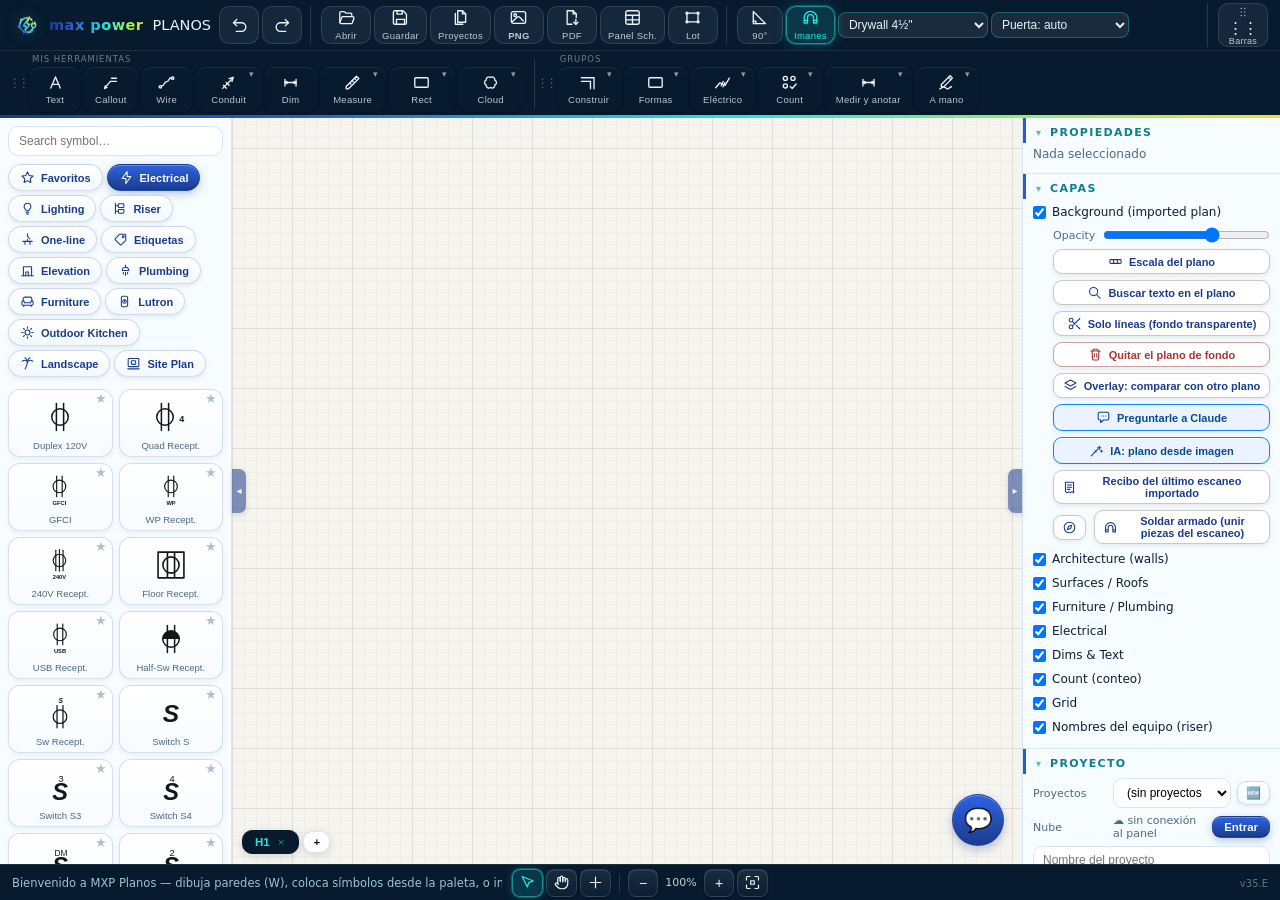
==== commit dcb928bb: "v35.E: un plano sobre otro, alineado por los ejes — Overlay escoge la otra hoja del set y «Por los e" ====
--- a/mxp-planos-pub/index.html
+++ b/mxp-planos-pub/index.html
@@ -202,6 +202,7 @@
           <div class="sub"><button id="btnOv" style="flex:1;padding:4px 8px;border:1px solid #c9c9c3;background:#fff;border-radius:5px;cursor:pointer;font-size:11px" title="Compara 2 pisos: el plano base se pone AZUL y el otro ROJO — donde no cuadran, algo cambió" data-ico="overlay">Overlay: comparar con otro plano</button></div>
           <div class="sub" id="ovRow" hidden><span>Rojo</span><input type="range" id="ov2Op" min="10" max="100" value="70"></div>
           <div class="sub" id="ovRow2" hidden>
+            <button id="btnOvEjes" style="flex:1;padding:4px 8px;border:1px solid #c9c9c3;background:#fff;border-radius:5px;cursor:pointer;font-size:11px" title="Busca los ejes (A, B, 1, 2…) en las dos hojas y las cuadra solas con todos los cruces" data-ico="diana">Por los ejes</button>
             <button id="btnOvAlign" style="flex:1;padding:4px 8px;border:1px solid #c9c9c3;background:#fff;border-radius:5px;cursor:pointer;font-size:11px" title="Toca 2 puntos de control (ejes) en cada plano y se cuadran solos" data-ico="diana">Alinear (2 puntos)</button>
             <button id="btnOvOff" style="padding:4px 8px;border:1px solid #c9c9c3;background:#fff;border-radius:5px;cursor:pointer;font-size:11px" title="Quitar el overlay y devolver el color" data-ico="close"></button>
           </div>
--- a/mxp-planos-pub/css/app.css
+++ b/mxp-planos-pub/css/app.css
@@ -1359,8 +1359,26 @@
 .setFila:last-child { border-bottom: 0; }
 .setFila:hover { background: rgba(7,26,46,.04); }
 .setFila input { margin: 0; flex: none; }
-.setFila .sfNum { font-weight: 700; min-width: 5.5rem; }
+/* (22/09) el número de la hoja se escribe: el cajetín propone, Edgar corrige */
+.setFila .sfNum { font-weight: 700; min-width: 5.5rem; width: 6.5rem; font: inherit; font-weight: 700;
+  padding: 3px 5px; border: 1px solid var(--line, #c9c9c3); border-radius: 6px; background: #fff; color: inherit; }
+.setFila .sfNum:focus { outline: 2px solid #0b84ff; outline-offset: -1px; border-color: #0b84ff; }
 .setFila .sfPapel { color: var(--mp-muted); font-size: 12px; min-width: 5rem; }
 .setFila .sfArch { color: var(--mp-muted); font-size: 12px; flex: 1; overflow: hidden; text-overflow: ellipsis; white-space: nowrap; }
 .setFila.sfGrande .sfPapel { color: var(--mp-ink); font-weight: 600; }
 .setCab { background: rgba(7,26,46,.06); font-weight: 700; padding: 5px 9px; font-size: 12px; }
+
+/* (25/09, Edgar) LAS CASILLAS DEL NÚMERO DE CIRCUITO. Se encogían hasta dejar
+   sitio para un solo dígito: «solo se ve el 1 a medias». Ancho fijo para dos
+   dígitos, número centrado, sin las flechitas del campo numérico, y si no
+   caben en la fila (un tubo de 6 circuitos) bajan a la línea siguiente. */
+.ckNumsRow { align-items: flex-start; }
+.ckNumsRow > label { padding-top: 7px; }
+.ckNums { flex: 1 1 auto; min-width: 0; display: flex; flex-wrap: wrap; gap: 4px; align-items: center; }
+.pbody input.ckNum, #toolMenu input.ckNum, input.ckNum {
+  flex: 0 0 auto; width: 3.1em; min-width: 3.1em; padding: 6px 2px; text-align: center;
+  font-variant-numeric: tabular-nums; font-weight: 600;
+  -moz-appearance: textfield; appearance: textfield;
+}
+input.ckNum::-webkit-outer-spin-button, input.ckNum::-webkit-inner-spin-button { -webkit-appearance: none; margin: 0; }
+.ckNums button { flex: 0 0 auto; }
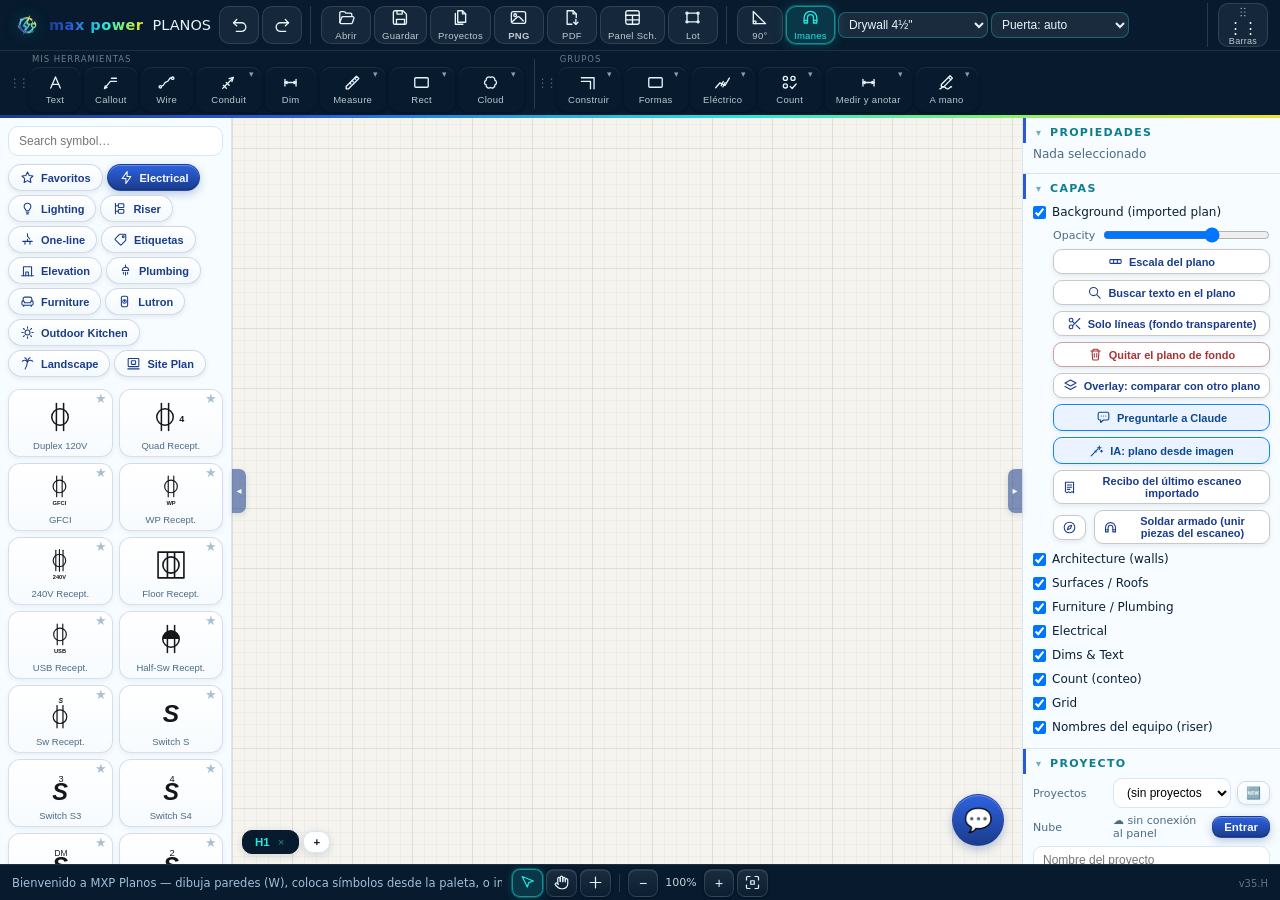
==== commit 0a7a23d9: "v35.H: agregar al takeoff a mano — buscar en la biblioteca, el catálogo y las recetas, cantidad y ac" ====
--- a/mxp-planos-pub/index.html
+++ b/mxp-planos-pub/index.html
@@ -421,6 +421,25 @@
     </div>
   </div>
 
+  <!-- ======= AGREGAR AL TAKEOFF A MANO (v35.H): buscar en la biblioteca, el catálogo y las recetas ======= -->
+  <div id="manoBox" class="oculto">
+    <div id="manoCab">
+      <span id="manoTit">AGREGAR AL TAKEOFF A MANO</span>
+      <button id="manoCerrar" title="Cerrar" data-ico="close"></button>
+    </div>
+    <div id="manoFiltro"><input type="search" id="manoTxt" placeholder="Busca: emt 1/2, quad, 4x4, smoke, disconnect…" autocomplete="off"></div>
+    <div id="manoLista"></div>
+    <div id="manoPie">
+      <div id="manoElegido" class="small">Elige una fila de la lista</div>
+      <div id="manoFila2">
+        <input id="manoCant" inputmode="decimal" placeholder="Cantidad — 16x10 = 160" autocomplete="off" disabled>
+        <span id="manoUni" class="muted small"></span>
+        <button id="manoOk" disabled>Agregar</button>
+      </div>
+    </div>
+    <div id="manoYa"></div>
+  </div>
+
   <!-- ======= LISTA DE MARCAS (Markups List) — panel flotante, no modal: se queda abierto mientras recorres el plano ======= -->
   <div id="marcasBox" class="oculto">
     <div id="marcasCab">
--- a/mxp-planos-pub/css/app.css
+++ b/mxp-planos-pub/css/app.css
@@ -1382,3 +1382,50 @@
 }
 input.ckNum::-webkit-outer-spin-button, input.ckNum::-webkit-inner-spin-button { -webkit-appearance: none; margin: 0; }
 .ckNums button { flex: 0 0 auto; }
+
+/* ======= AGREGAR AL TAKEOFF A MANO (v35.H) ======= */
+#manoBox {
+  position: fixed; left: 260px; top: 84px; z-index: 62;
+  width: 460px; max-width: calc(100vw - 16px);
+  height: 520px; max-height: calc(100vh - 96px);
+  display: flex; flex-direction: column;
+  background: var(--mp-card); border: 1px solid var(--mp-line); border-radius: 14px;
+  box-shadow: 0 2px 6px rgba(7,26,46,.05), 0 20px 44px -14px rgba(7,26,46,.35); overflow: hidden; resize: both;
+}
+#manoBox.oculto { display: none; }
+#manoCab { display: flex; align-items: center; gap: 8px; padding: 7px 9px; background: var(--mp-sky-2); border-bottom: 1px solid var(--mp-line); cursor: move; touch-action: none; user-select: none; }
+#manoTit { font-weight: 600; font-size: 12.5px; flex: 1; letter-spacing: .11em; color: var(--mp-ink); }
+#manoCab button { border: 1px solid var(--mp-line); background: var(--mp-card); color: var(--mp-ink); border-radius: 7px; width: 26px; height: 26px; cursor: pointer; padding: 0; display: flex; align-items: center; justify-content: center; }
+#manoFiltro { padding: 6px 8px; border-bottom: 1px solid var(--mp-line); }
+#manoFiltro input, #manoFila2 input { width: 100%; box-sizing: border-box; padding: 7px 9px; border: 1.5px solid var(--mp-line); border-radius: 9px; font-size: 13px; background: #fff; }
+#manoFiltro input:focus, #manoFila2 input:focus { outline: none; border-color: var(--mp-blue); box-shadow: 0 0 0 3px rgba(42,91,215,.14); }
+#manoLista { flex: 1; overflow: auto; min-height: 90px; }
+#manoLista .bMuted { color: var(--mp-ink-2); font-size: 12px; padding: 12px; line-height: 1.5; }
+#manoLista .mnFila { display: flex; align-items: center; gap: 8px; padding: 6px 10px; cursor: pointer; border-bottom: 1px solid var(--mp-line); font-size: 12.5px; }
+#manoLista .mnFila:hover { background: var(--mp-sky-2); }
+#manoLista .mnFila.on { background: var(--mp-sky-2); box-shadow: inset 3px 0 0 var(--mp-blue); }
+.mnChip { flex: none; font-size: 10px; padding: 1px 6px; border-radius: 6px; border: 1px solid var(--mp-line); color: var(--mp-ink-2); background: var(--mp-card); }
+.mnChip.mnlib { color: #0b5cad; border-color: #9cc3ea; }
+.mnChip.mncat { color: #6b4e16; border-color: #d8c08a; }
+.mnChip.mnrec { color: #1f7a3a; border-color: #9fd3ae; }
+#manoLista .mnTxt { flex: 1; min-width: 0; display: flex; flex-direction: column; line-height: 1.25; }
+#manoLista .mnNom { overflow: hidden; text-overflow: ellipsis; white-space: nowrap; }
+#manoLista .mnDet { font-size: 10.5px; color: var(--mp-ink-2); overflow: hidden; text-overflow: ellipsis; white-space: nowrap; }
+#manoPie { padding: 7px 9px; border-top: 1px solid var(--mp-line); background: var(--mp-sky-2); display: flex; flex-direction: column; gap: 6px; }
+#manoElegido { color: var(--mp-ink); overflow: hidden; text-overflow: ellipsis; white-space: nowrap; }
+#manoFila2 { display: flex; gap: 8px; align-items: center; }
+#manoFila2 input { flex: 1; min-width: 0; }
+#manoFila2 #manoUni { flex: none; min-width: 3.5em; }
+#manoFila2 button { border: 1px solid var(--mp-blue); background: var(--mp-blue); color: #fff; border-radius: 8px; padding: 7px 14px; font-size: 12.5px; cursor: pointer; flex: none; }
+#manoFila2 button:disabled, #manoFila2 input:disabled { opacity: .45; cursor: default; }
+#manoYa { max-height: 32%; overflow: auto; border-top: 1px solid var(--mp-line); }
+#manoYa .mnYaTit { font-size: 10.5px; letter-spacing: .08em; text-transform: uppercase; color: var(--mp-ink-2); padding: 6px 10px 2px; }
+#manoYa .mnYa { display: flex; align-items: center; gap: 8px; padding: 3px 10px; font-size: 12px; }
+#manoYa .mnNom { flex: 1; min-width: 0; overflow: hidden; text-overflow: ellipsis; white-space: nowrap; }
+#manoYa .mnYaN { flex: none; font-variant-numeric: tabular-nums; color: var(--mp-ink); }
+#manoYa .mnQuita { flex: none; border: 1px solid var(--mp-line); background: var(--mp-card); border-radius: 6px; width: 22px; height: 22px; cursor: pointer; padding: 0; color: var(--mp-ink-2); }
+#manoYa .mnQuita:hover { border-color: #c0392b; color: #c0392b; }
+body.touch #manoBox { left: 8px; top: 76px; width: calc(100vw - 16px); height: 70vh; }
+body.touch #manoCab button { width: 34px; height: 34px; }
+body.touch #manoLista .mnFila { padding: 9px 10px; font-size: 13.5px; }
+body.touch #manoFiltro input, body.touch #manoFila2 input { font-size: 16px; }
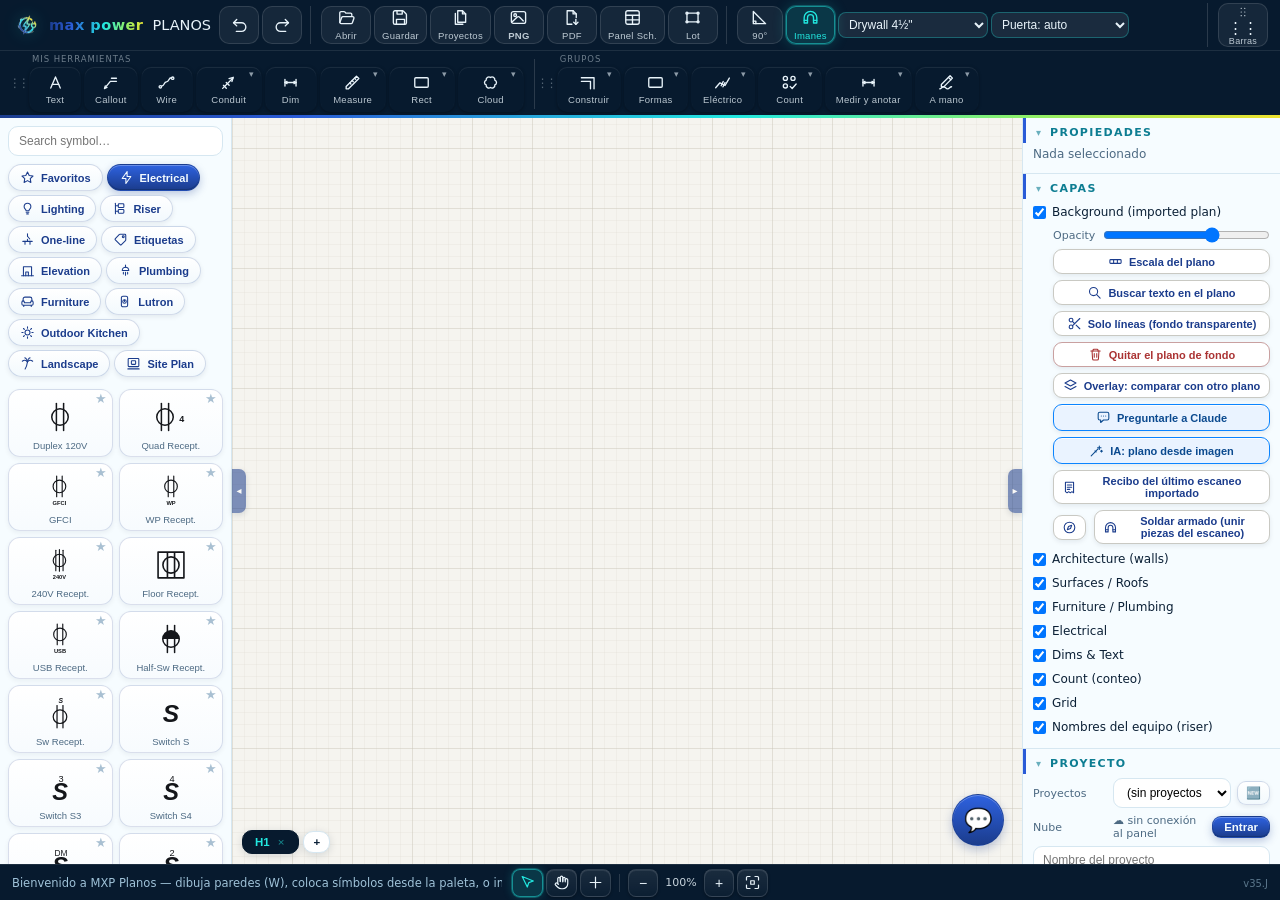
==== commit 03a4383e: "v35.J: checklist del set con IA, leyenda de la E-000 y núcleo de las losas Co-Authored-By: Claude Op" ====
--- a/mxp-planos-pub/index.html
+++ b/mxp-planos-pub/index.html
@@ -301,7 +301,7 @@
       </section>
 
       <section class="panel" id="matPanel">
-        <h3>Materiales <button id="btnMarcas" title="Lista de marcas (como el Markups List de Bluebeam): cada objeto del plano en una tabla — clic para ir a él, filtro y CSV" data-ico="lista">Lista</button> <button id="btnEst" title="Enviar el takeoff al estimador de Max Power (crea un estimado BORRADOR)" data-ico="upload">Estimador</button> <button id="btnScope" title="Estimado desde el scope of work: el cerebro propone recetas e ítems con cantidades, el código calcula, tú apruebas fila a fila (E10)" data-ico="chat">Scope</button> <button id="btnDoc" title="Leer un conteo de un documento: pega la tabla tal cual y la app saca cada renglón con su cantidad y te propone la receta" data-ico="lista">Conteo</button> <button id="btnCuadre" title="Cuadre: lo que trazaste y contaste contra lo que dice el panel schedule o el documento — circuitos por panel, breakers y conteo, con la diferencia en rojo" data-ico="ok">Cuadre</button> <button id="btnCsv" title="Exportar lista de materiales a CSV (Excel)" data-ico="download">CSV</button></h3>
+        <h3>Materiales <button id="btnMarcas" title="Lista de marcas (como el Markups List de Bluebeam): cada objeto del plano en una tabla — clic para ir a él, filtro y CSV" data-ico="lista">Lista</button> <button id="btnEst" title="Enviar el takeoff al estimador de Max Power (crea un estimado BORRADOR)" data-ico="upload">Estimador</button> <button id="btnChk" title="Checklist del set con IA: el cerebro lee los PDF del proyecto enteros y arma el checklist para estimar (leyenda, demolición, circuitos, rutas, walk-thru, preguntas y alcance). Solo para ver: no cambia el takeoff" data-ico="ok">Checklist</button> <button id="btnScope" title="Estimado desde el scope of work: el cerebro propone recetas e ítems con cantidades, el código calcula, tú apruebas fila a fila (E10)" data-ico="chat">Scope</button> <button id="btnDoc" title="Leer un conteo de un documento: pega la tabla tal cual y la app saca cada renglón con su cantidad y te propone la receta" data-ico="lista">Conteo</button> <button id="btnCuadre" title="Cuadre: lo que trazaste y contaste contra lo que dice el panel schedule o el documento — circuitos por panel, breakers y conteo, con la diferencia en rojo" data-ico="ok">Cuadre</button> <button id="btnCsv" title="Exportar lista de materiales a CSV (Excel)" data-ico="download">CSV</button></h3>
         <div class="pbody" id="countsBody"><span class="muted">Sin elementos aún</span></div>
       </section>
     </aside>
@@ -359,6 +359,15 @@
       <button id="scopeCerrar" title="Cerrar" data-ico="close"></button>
     </div>
     <div id="scopeCuerpo"></div>
+  </div>
+
+  <!-- ======= CHECKLIST DEL SET CON IA (26/09, v35.J) ======= -->
+  <div id="chkBox" class="oculto">
+    <div id="chkCab">
+      <span id="chkTit">CHECKLIST DEL SET · IA</span>
+      <button id="chkCerrar" title="Cerrar" data-ico="close"></button>
+    </div>
+    <div id="chkCuerpo"></div>
   </div>
 
   <!-- ======= LEER UN CONTEO DE UN DOCUMENTO (17/09) ======= -->
--- a/mxp-planos-pub/css/app.css
+++ b/mxp-planos-pub/css/app.css
@@ -1164,21 +1164,38 @@
 body.touch #cuentaCab button { width: 34px; height: 34px; }
 
 /* ESTIMADO DESDE SCOPE (E10): misma ventana que la leyenda, un poco más ancha */
-#scopeBox, #cuadreBox, #docBox {
+#scopeBox, #cuadreBox, #docBox, #chkBox {
   position: fixed; right: 276px; top: 78px; z-index: 61; width: 460px; max-width: calc(100vw - 16px);
   background: var(--mp-card); border: 1px solid var(--mp-line); border-radius: 14px;
   box-shadow: 0 2px 6px rgba(7,26,46,.05), 0 20px 44px -14px rgba(7,26,46,.35); overflow: hidden;
 }
-#scopeBox.oculto, #cuadreBox.oculto, #docBox.oculto { display: none; }
-#scopeCab, #cuadreCab, #docCab { display: flex; align-items: center; gap: 8px; padding: 7px 9px; background: var(--mp-sky-2); border-bottom: 1px solid var(--mp-line); cursor: move; touch-action: none; user-select: none; }
-#scopeTit, #cuadreTit, #docTit { font-weight: 600; font-size: 12px; flex: 1; letter-spacing: .1em; color: var(--mp-ink); }
-#scopeCab button, #cuadreCab button, #docCab button { border: 1px solid var(--mp-line); background: var(--mp-card); color: var(--mp-ink); border-radius: 7px; width: 26px; height: 26px; cursor: pointer; padding: 0; display: flex; align-items: center; justify-content: center; }
-#scopeCuerpo, #cuadreCuerpo, #docCuerpo { padding: 8px 10px 12px; display: flex; flex-direction: column; gap: 6px; font-size: 12px; max-height: calc(100vh - 120px); overflow: auto; }
-#scopeCuerpo .bMuted, #cuadreCuerpo .bMuted, #docCuerpo .bMuted { color: var(--mp-ink-2); line-height: 1.5; }
-#scopeCuerpo textarea, #cuadreCuerpo textarea, #docCuerpo textarea { width: 100%; box-sizing: border-box; min-height: 150px; font: inherit; font-size: 12px; padding: 7px 9px; border: 1.5px solid var(--mp-line); border-radius: 9px; resize: vertical; }
-#scopeCuerpo button, #cuadreCuerpo button, #docCuerpo button { padding: 6px 9px; border: 1px solid rgba(27,60,140,.18); border-radius: 9px; background: linear-gradient(180deg, #FFFFFF 0%, #F2F9FD 100%); color: var(--mp-navy); font-size: 12px; font-weight: 600; cursor: pointer; }
-#scopeCuerpo button.pri, #cuadreCuerpo button.pri, #docCuerpo button.pri { background: linear-gradient(180deg, #2A5BD7 0%, #1B3C8C 100%); color: #fff; border-color: transparent; }
+#scopeBox.oculto, #cuadreBox.oculto, #docBox.oculto, #chkBox.oculto { display: none; }
+#scopeCab, #cuadreCab, #docCab, #chkCab { display: flex; align-items: center; gap: 8px; padding: 7px 9px; background: var(--mp-sky-2); border-bottom: 1px solid var(--mp-line); cursor: move; touch-action: none; user-select: none; }
+#scopeTit, #cuadreTit, #docTit, #chkTit { font-weight: 600; font-size: 12px; flex: 1; letter-spacing: .1em; color: var(--mp-ink); }
+#scopeCab button, #cuadreCab button, #docCab button, #chkCab button { border: 1px solid var(--mp-line); background: var(--mp-card); color: var(--mp-ink); border-radius: 7px; width: 26px; height: 26px; cursor: pointer; padding: 0; display: flex; align-items: center; justify-content: center; }
+#scopeCuerpo, #cuadreCuerpo, #docCuerpo, #chkCuerpo { padding: 8px 10px 12px; display: flex; flex-direction: column; gap: 6px; font-size: 12px; max-height: calc(100vh - 120px); overflow: auto; }
+#scopeCuerpo .bMuted, #cuadreCuerpo .bMuted, #docCuerpo .bMuted, #chkCuerpo .bMuted { color: var(--mp-ink-2); line-height: 1.5; }
+#scopeCuerpo textarea, #cuadreCuerpo textarea, #docCuerpo textarea, #chkCuerpo textarea { width: 100%; box-sizing: border-box; min-height: 150px; font: inherit; font-size: 12px; padding: 7px 9px; border: 1.5px solid var(--mp-line); border-radius: 9px; resize: vertical; }
+#scopeCuerpo button, #cuadreCuerpo button, #docCuerpo button, #chkCuerpo button { padding: 6px 9px; border: 1px solid rgba(27,60,140,.18); border-radius: 9px; background: linear-gradient(180deg, #FFFFFF 0%, #F2F9FD 100%); color: var(--mp-navy); font-size: 12px; font-weight: 600; cursor: pointer; }
+#scopeCuerpo button.pri, #cuadreCuerpo button.pri, #docCuerpo button.pri, #chkCuerpo button.pri { background: linear-gradient(180deg, #2A5BD7 0%, #1B3C8C 100%); color: #fff; border-color: transparent; }
 #scopeCuerpo button[disabled] { opacity: .45; cursor: default; }
+/* (v35.J) checklist del set con IA: más ancho, se lee como un documento */
+#chkBox { width: 640px; }
+#chkCuerpo button[disabled] { opacity: .55; cursor: default; }
+#chkCuerpo .chkBots { display: flex; gap: 6px; flex-wrap: wrap; }
+#chkCuerpo .chkAviso { background: var(--mp-sky-2); border: 1px solid var(--mp-line); border-radius: 9px; padding: 7px 9px; line-height: 1.45; }
+#chkCuerpo .chkAviso.err { background: #FDECEC; border-color: #F2B8B8; color: #8A1C1C; }
+#chkTexto { line-height: 1.5; color: var(--mp-ink); user-select: text; }
+#chkTexto h3, #chkTexto h4, #chkTexto h5, #chkTexto h6 { margin: 12px 0 4px; color: var(--mp-navy); }
+#chkTexto h3 { font-size: 15px; } #chkTexto h4 { font-size: 13.5px; } #chkTexto h5, #chkTexto h6 { font-size: 12.5px; }
+#chkTexto p { margin: 4px 0; }
+#chkTexto ul { margin: 3px 0 6px; padding-left: 18px; }
+#chkTexto li.sub { margin-left: 16px; }
+#chkTexto table { border-collapse: collapse; width: 100%; margin: 6px 0; font-size: 11.5px; }
+#chkTexto th, #chkTexto td { border: 1px solid var(--mp-line); padding: 3px 5px; text-align: left; vertical-align: top; }
+#chkTexto th { background: var(--mp-sky-2); }
+#chkTexto code { background: var(--mp-sky-2); padding: 0 3px; border-radius: 4px; }
+#chkTexto hr { border: 0; border-top: 1px solid var(--mp-line); margin: 10px 0; }
 .scSec { font-size: 10.5px; text-transform: uppercase; letter-spacing: .1em; color: var(--mp-teal-text); font-weight: 650; margin-top: 4px; }
 .scLista { max-height: 44vh; overflow: auto; border: 1px solid var(--mp-line); border-radius: 9px; flex: none; min-height: 60px; }
 /* (Edgar, 16/09, con captura) #scopeCuerpo es una columna flex con max-height:
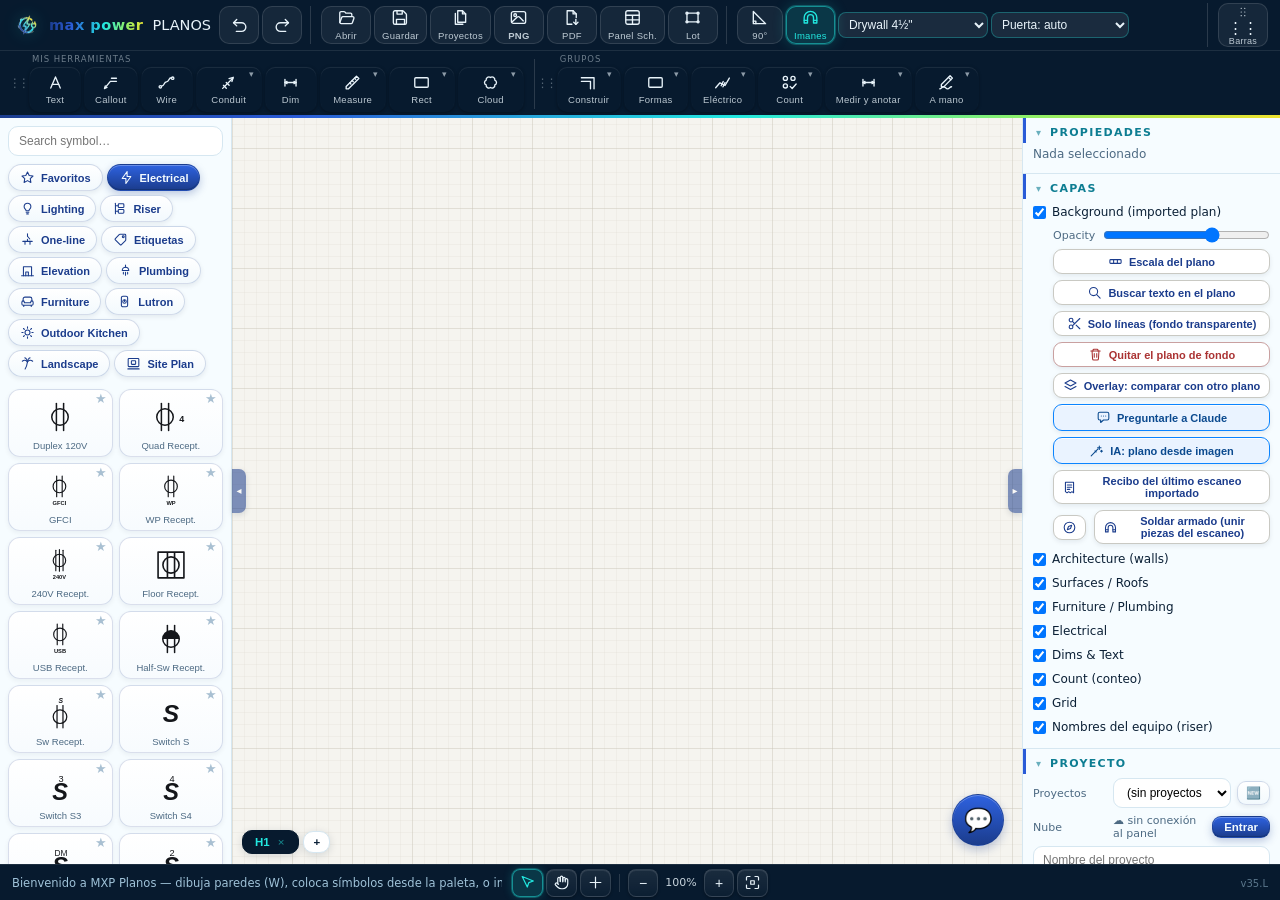
==== commit f5d19cf1: "v35.L: IA contra real, marca del conteo al tamaño del papel y la biblioteca a la vista Co-Authored-B" ====
--- a/mxp-planos-pub/index.html
+++ b/mxp-planos-pub/index.html
@@ -436,7 +436,7 @@
       <span id="manoTit">AGREGAR AL TAKEOFF A MANO</span>
       <button id="manoCerrar" title="Cerrar" data-ico="close"></button>
     </div>
-    <div id="manoFiltro"><input type="search" id="manoTxt" placeholder="Busca: emt 1/2, quad, 4x4, smoke, disconnect…" autocomplete="off"></div>
+    <div id="manoFiltro"><input type="search" id="manoTxt" placeholder="Busca: emt 1/2, quad, 4x4, smoke, disconnect…" autocomplete="off"><button id="manoTlib" title="Ver la biblioteca de takeoff entera, por sets (Boxes, Receptacles, Lights, Demolition…), y añadir categorías para contar en el plano">📚 Biblioteca</button></div>
     <div id="manoLista"></div>
     <div id="manoPie">
       <div id="manoElegido" class="small">Elige una fila de la lista</div>
--- a/mxp-planos-pub/css/app.css
+++ b/mxp-planos-pub/css/app.css
@@ -1413,7 +1413,9 @@
 #manoCab { display: flex; align-items: center; gap: 8px; padding: 7px 9px; background: var(--mp-sky-2); border-bottom: 1px solid var(--mp-line); cursor: move; touch-action: none; user-select: none; }
 #manoTit { font-weight: 600; font-size: 12.5px; flex: 1; letter-spacing: .11em; color: var(--mp-ink); }
 #manoCab button { border: 1px solid var(--mp-line); background: var(--mp-card); color: var(--mp-ink); border-radius: 7px; width: 26px; height: 26px; cursor: pointer; padding: 0; display: flex; align-items: center; justify-content: center; }
-#manoFiltro { padding: 6px 8px; border-bottom: 1px solid var(--mp-line); }
+#manoFiltro { padding: 6px 8px; border-bottom: 1px solid var(--mp-line); display: flex; gap: 6px; }
+#manoFiltro input { flex: 1; min-width: 0; }
+#manoTlib { flex: none; padding: 6px 9px; border: 1px solid rgba(27,60,140,.18); border-radius: 9px; background: linear-gradient(180deg, #FFFFFF 0%, #F2F9FD 100%); color: var(--mp-navy); font-size: 12px; font-weight: 600; cursor: pointer; white-space: nowrap; }
 #manoFiltro input, #manoFila2 input { width: 100%; box-sizing: border-box; padding: 7px 9px; border: 1.5px solid var(--mp-line); border-radius: 9px; font-size: 13px; background: #fff; }
 #manoFiltro input:focus, #manoFila2 input:focus { outline: none; border-color: var(--mp-blue); box-shadow: 0 0 0 3px rgba(42,91,215,.14); }
 #manoLista { flex: 1; overflow: auto; min-height: 90px; }
@@ -1446,3 +1448,11 @@
 body.touch #manoCab button { width: 34px; height: 34px; }
 body.touch #manoLista .mnFila { padding: 9px 10px; font-size: 13.5px; }
 body.touch #manoFiltro input, body.touch #manoFila2 input { font-size: 16px; }
+
+/* (v35.L) IA contra real, en el panel Materiales */
+table.iaCR { width: 100%; border-collapse: collapse; font-size: 11.5px; }
+table.iaCR th, table.iaCR td { padding: 2px 4px; border-bottom: 1px solid var(--mp-line); text-align: left; }
+table.iaCR th { color: var(--mp-ink-2); font-weight: 600; }
+table.iaCR td.n, table.iaCR th:not(:first-child) { text-align: right; }
+table.iaCR td.iaBien { color: #1a7f37; } table.iaCR td.iaCasi { color: #9a6700; } table.iaCR td.iaMal { color: #b42318; font-weight: 700; }
+table.iaCR tr.iaTot td { font-weight: 700; border-bottom: 0; }
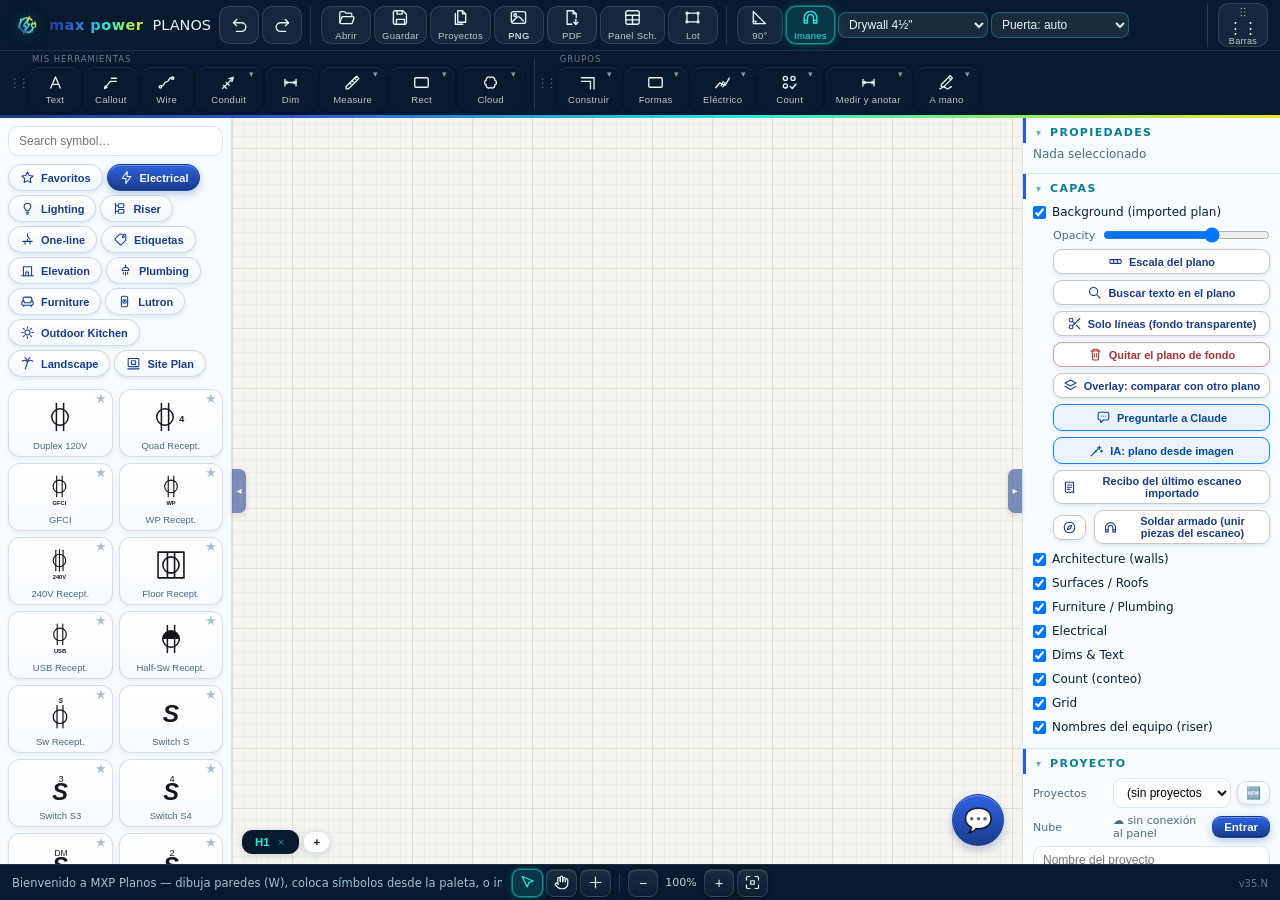
==== commit 49f55c3d: "v35.N: Materiales ordenado, la demolición aparte y la biblioteca de un toque Co-Authored-By: Claude " ====
--- a/mxp-planos-pub/index.html
+++ b/mxp-planos-pub/index.html
@@ -301,7 +301,28 @@
       </section>
 
       <section class="panel" id="matPanel">
-        <h3>Materiales <button id="btnMarcas" title="Lista de marcas (como el Markups List de Bluebeam): cada objeto del plano en una tabla — clic para ir a él, filtro y CSV" data-ico="lista">Lista</button> <button id="btnEst" title="Enviar el takeoff al estimador de Max Power (crea un estimado BORRADOR)" data-ico="upload">Estimador</button> <button id="btnChk" title="Checklist del set con IA: el cerebro lee los PDF del proyecto enteros y arma el checklist para estimar (leyenda, demolición, circuitos, rutas, walk-thru, preguntas y alcance). Solo para ver: no cambia el takeoff" data-ico="ok">Checklist</button> <button id="btnScope" title="Estimado desde el scope of work: el cerebro propone recetas e ítems con cantidades, el código calcula, tú apruebas fila a fila (E10)" data-ico="chat">Scope</button> <button id="btnDoc" title="Leer un conteo de un documento: pega la tabla tal cual y la app saca cada renglón con su cantidad y te propone la receta" data-ico="lista">Conteo</button> <button id="btnCuadre" title="Cuadre: lo que trazaste y contaste contra lo que dice el panel schedule o el documento — circuitos por panel, breakers y conteo, con la diferencia en rojo" data-ico="ok">Cuadre</button> <button id="btnCsv" title="Exportar lista de materiales a CSV (Excel)" data-ico="download">CSV</button></h3>
+        <h3>Materiales</h3>
+        <!-- (v35.M, Edgar 26/09: «esos botones están bien regados… organízame eso y dale un sentido»)
+             Tres grupos, en el orden en que se trabaja: CONTAR → REVISAR → SACAR -->
+        <div id="matBarra">
+          <div class="mbGrupo"><span class="mbTit">1 · Contar</span>
+            <button id="btnMatTlib" title="Tus tool sets de Bluebeam (Boxes, Receptacles, Lights, Demolition…): eliges qué contar y cada categoría llega al estimador con su nombre" data-ico="lista">Biblioteca</button>
+            <button id="btnMatNueva" title="Crear una categoría de conteo con tu propio nombre" data-ico="mas">Categoría nueva</button>
+            <button id="btnDoc" title="Leer un conteo de un documento: pega la tabla tal cual y la app saca cada renglón con su cantidad y te propone la receta" data-ico="lista">De un documento</button>
+          </div>
+          <div class="mbGrupo"><span class="mbTit">2 · Revisar</span>
+            <button id="btnChk" title="Checklist del set con IA: el cerebro lee los PDF del proyecto enteros y arma el checklist para estimar (leyenda, demolición, circuitos, rutas, walk-thru, preguntas y alcance). Solo para ver: no cambia el takeoff" data-ico="ok">Checklist IA</button>
+            <button id="btnCuadre" title="Cuadre: lo que trazaste y contaste contra lo que dice el panel schedule o el documento — circuitos por panel, breakers y conteo, con la diferencia en rojo" data-ico="ok">Cuadre</button>
+            <button id="btnScope" title="Estimado desde el scope of work: el cerebro propone recetas e ítems con cantidades, el código calcula, tú apruebas fila a fila (E10)" data-ico="chat">Desde el scope</button>
+          </div>
+          <div class="mbGrupo"><span class="mbTit">3 · Sacar</span>
+            <button id="btnEst" class="pri" title="Enviar el takeoff al estimador de Max Power (crea un estimado BORRADOR)" data-ico="upload">Al estimador</button>
+            <button id="btnMarcas" title="Lista de marcas (como el Markups List de Bluebeam): cada objeto del plano en una tabla — clic para ir a él, filtro y CSV" data-ico="lista">Lista de marcas</button>
+            <button id="btnCsv" title="Exportar lista de materiales a CSV (Excel)" data-ico="download">CSV materiales</button>
+            <button id="btnCntCsv" title="Exportar el conteo a CSV: una columna por hoja y el total del set" data-ico="download">CSV conteo</button>
+            <button id="btnRtCsv" title="Exportar las rutas a CSV: una fila por tipo y zona, una columna por hoja y el total del set" data-ico="download">CSV rutas</button>
+          </div>
+        </div>
         <div class="pbody" id="countsBody"><span class="muted">Sin elementos aún</span></div>
       </section>
     </aside>
@@ -424,9 +445,9 @@
     </div>
     <div id="tlibLista"></div>
     <div id="tlibPie">
-      <span class="muted small" style="flex:1">Marca lo que vas a contar en este proyecto. Cada categoría llega al estimador con el nombre de Bluebeam que ya entiende.</span>
-      <span id="tlibSel" class="muted small"></span>
-      <button id="tlibAnadir" disabled>Añadir al proyecto</button>
+      <span class="muted small" style="flex:1"><b>Toca un device y empieza a contarlo</b>: se añade al proyecto solo y queda activo. Cada categoría llega al estimador con su nombre.</span>
+      <span id="tlibSel" class="muted small" hidden></span>
+      <button id="tlibAnadir" disabled hidden>Añadir al proyecto</button>
     </div>
   </div>
 
--- a/mxp-planos-pub/css/app.css
+++ b/mxp-planos-pub/css/app.css
@@ -1456,3 +1456,19 @@
 table.iaCR td.n, table.iaCR th:not(:first-child) { text-align: right; }
 table.iaCR td.iaBien { color: #1a7f37; } table.iaCR td.iaCasi { color: #9a6700; } table.iaCR td.iaMal { color: #b42318; font-weight: 700; }
 table.iaCR tr.iaTot td { font-weight: 700; border-bottom: 0; }
+/* (v35.M) la barra de Materiales: CONTAR → REVISAR → SACAR, cada grupo con su título */
+#matBarra { display: flex; flex-direction: column; gap: 5px; padding: 4px 10px 8px; }
+#matBarra .mbGrupo { display: flex; flex-wrap: wrap; align-items: center; gap: 4px; }
+#matBarra .mbTit { flex: 0 0 100%; font-size: 9.5px; font-weight: 650; text-transform: uppercase; letter-spacing: .1em; color: var(--mp-ink-2); margin-top: 2px; }
+#matBarra button { font-size: 11px; padding: 4px 8px; display: inline-flex; align-items: center; gap: 4px; border: 1px solid rgba(27,60,140,.18); border-radius: 9px; background: linear-gradient(180deg, #FFFFFF 0%, #F2F9FD 100%); color: var(--mp-navy); font-weight: 600; cursor: pointer; }
+#matBarra button:hover { border-color: var(--mp-blue); }
+#matBarra button.pri { background: linear-gradient(180deg, #2A5BD7 0%, #1B3C8C 100%); color: #fff; border-color: transparent; }
+#matBarra button svg.ico { width: 14px; height: 14px; }
+body.touch #matBarra button { min-height: 40px; padding: 7px 11px; font-size: 12px; }
+/* (v35.N) la fila de la biblioteca es un botón: se toca y se cuenta */
+#tlibLista .tlFila.tlElige, #tlibLista .tlFila.tlElige.ya { cursor: pointer; color: inherit; }
+#tlibLista .tlFila.tlElige.ya .cntChip { opacity: 1; }
+#tlibLista .tlFila .tlTxt { flex: 1; min-width: 0; }
+#tlibLista .tlFila .tlIr { flex: none; font-size: 11px; font-weight: 650; color: var(--mp-blue, #2A5BD7); padding: 3px 8px; border: 1px solid rgba(27,60,140,.18); border-radius: 8px; background: #fff; white-space: nowrap; }
+#tlibLista .tlFila.tlElige:hover .tlIr { background: linear-gradient(180deg, #2A5BD7 0%, #1B3C8C 100%); color: #fff; border-color: transparent; }
+#tlibLista .tlFila.activa { background: var(--mp-sky-2); box-shadow: inset 3px 0 0 var(--mp-blue, #2A5BD7); }
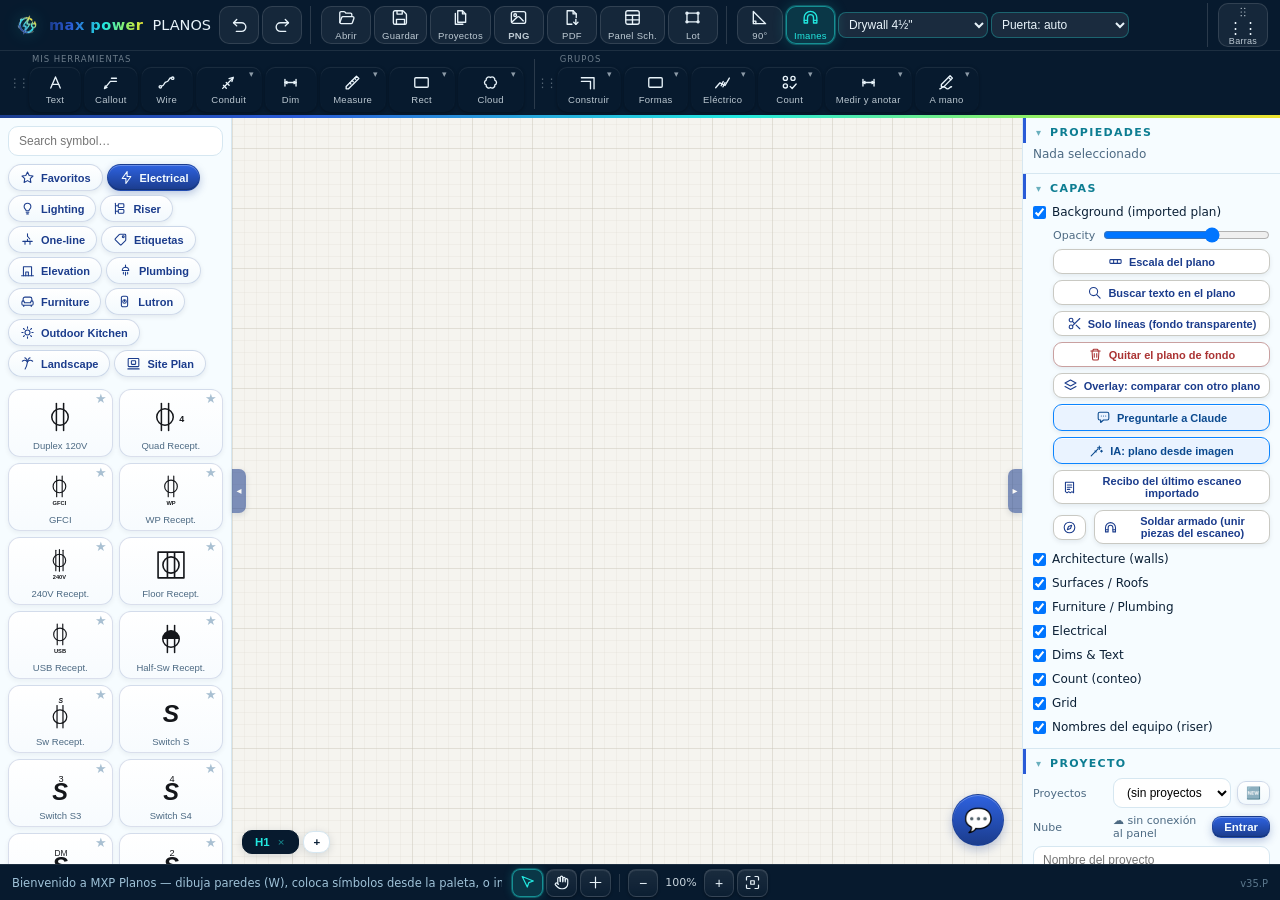
==== commit b0962ce7: "v35.P: la lista Proyectos del panel también enseña lo que está solo en la nube Co-Authored-By: Claud" ====
--- a/mxp-planos-pub/index.html
+++ b/mxp-planos-pub/index.html
@@ -224,7 +224,7 @@
       <section class="panel" id="projPanel">
         <h3>Proyecto</h3>
         <div class="pbody">
-          <div class="row" title="Los proyectos guardados en este aparato. Cambia de uno a otro sin buscar archivos; el que dejas queda guardado."><label>Proyectos</label>
+          <div class="row" title="Tus proyectos: los guardados en este aparato y, con sesión, los que están solo en la nube (☁). Elige uno y se abre; el que dejas queda guardado."><label>Proyectos</label>
             <select id="pjLista" style="flex:1;min-width:0"></select>
             <button id="pjNuevo" style="flex:none;padding:4px 8px" title="Empezar un proyecto nuevo — el actual queda guardado en este aparato">🆕</button>
           </div>
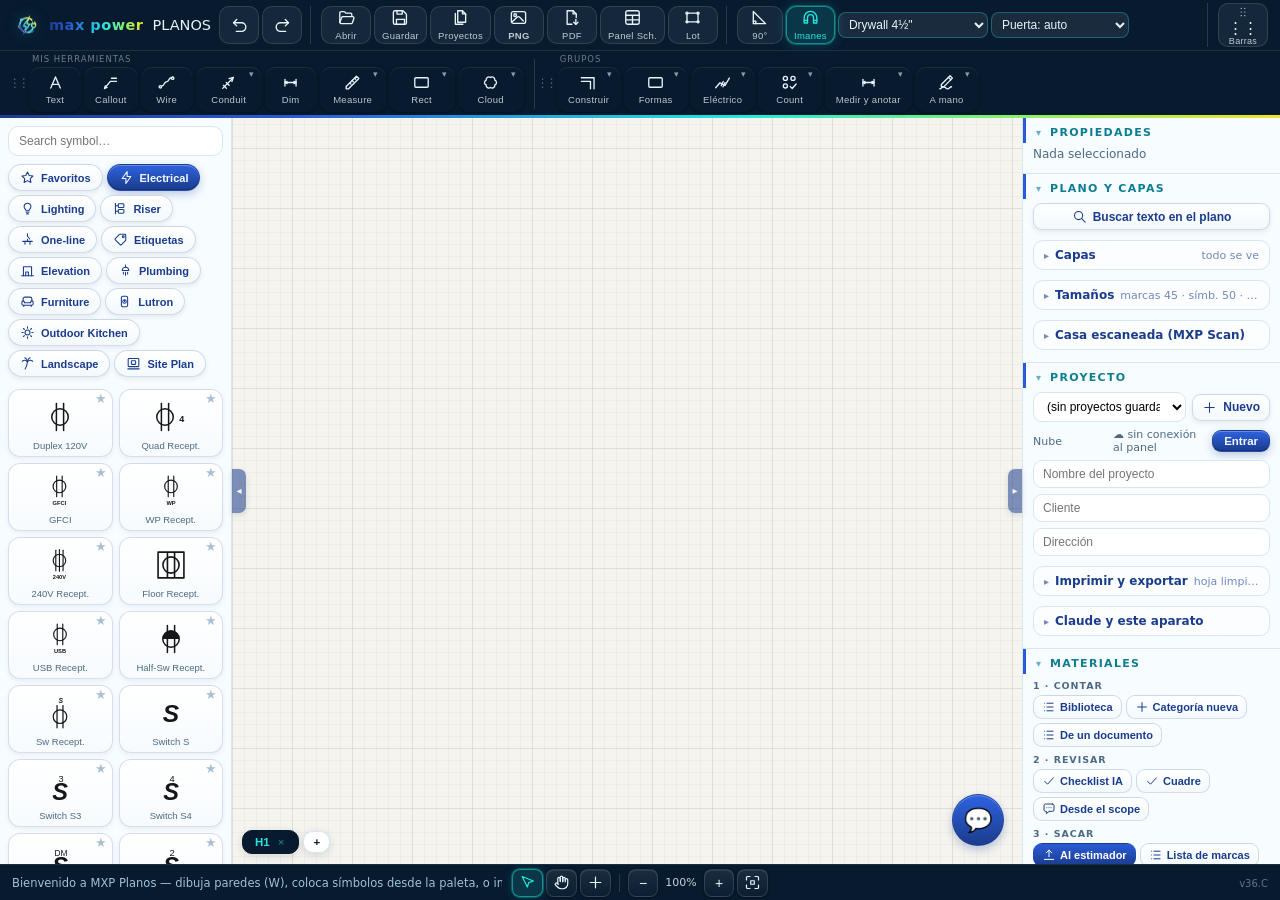
==== commit b54801ce: "Planos v36.C: el panel derecho por tareas Co-Authored-By: Claude Fable 5.1 <noreply@anthropic.com> C" ====
--- a/mxp-planos-pub/index.html
+++ b/mxp-planos-pub/index.html
@@ -190,113 +190,153 @@
         <div id="propsBody" class="pbody muted">Nada seleccionado</div>
       </section>
 
+      <!-- (v36.C, Edgar 02/10: «siento que tenemos demasiados botones… si no son
+           necesarios, crea botones que se desplieguen y tengan varias opciones».)
+           EL PANEL POR TAREAS. A la vista solo lo de cada sesión; lo que se toca una
+           vez por plano va en desplegables EN LÍNEA (details.rpGrupo), cerrados de
+           fábrica y con su estado en el título. Lo que solo sirve a veces aparece
+           solo cuando sirve (pintaPanelDer). Ningún id sale del DOM: los manejadores
+           se enlazan por id al cargar. -->
       <section class="panel" id="layersPanel">
-        <h3>Capas</h3>
+        <h3>Plano y capas</h3>
         <div class="pbody" id="layersBody">
-          <label class="lay"><input type="checkbox" data-layer="background" checked> Background (imported plan)</label>
-          <div class="sub"><span>Opacity</span><input type="range" id="bgOpacity" min="10" max="100" value="70"></div>
-          <div class="sub"><button id="btnBgScale" style="flex:1;padding:4px 8px;border:1px solid #c9c9c3;background:#fff;border-radius:5px;cursor:pointer;font-size:11px" title="Aplica la escala escrita en el plano (ej: 1/4&quot; = 1'-0&quot;) sin calibrar" data-ico="escala">Escala del plano</button></div>
-          <div class="sub"><button id="btnBuscaPdf" style="flex:1;padding:4px 8px;border:1px solid #c9c9c3;background:#fff;border-radius:5px;cursor:pointer;font-size:11px" title="Busca una palabra dentro del PDF del ingeniero (PANEL A, GFCI, 2-WAY...) y te lleva a donde está, en cualquier hoja del set" data-ico="buscar">Buscar texto en el plano</button></div>
-          <div class="sub"><button id="btnBgLines" style="flex:1;padding:4px 8px;border:1px solid #c9c9c3;background:#fff;border-radius:5px;cursor:pointer;font-size:11px" data-ico="tijera">Solo líneas (fondo transparente)</button></div>
-          <div class="sub"><button id="btnBgDel" style="flex:1;padding:4px 8px;border:1px solid #c9a0a0;background:#fff;color:#a33;border-radius:5px;cursor:pointer;font-size:11px" title="Borra la imagen del plano importado y deja SOLO lo que dibujaste. No se puede deshacer." data-ico="papelera">Quitar el plano de fondo</button></div>
-          <div class="sub"><button id="btnOv" style="flex:1;padding:4px 8px;border:1px solid #c9c9c3;background:#fff;border-radius:5px;cursor:pointer;font-size:11px" title="Compara 2 pisos: el plano base se pone AZUL y el otro ROJO — donde no cuadran, algo cambió" data-ico="overlay">Overlay: comparar con otro plano</button></div>
+          <button id="btnBuscaPdf" title="Busca una palabra dentro del PDF del ingeniero (PANEL A, GFCI, 2-WAY...) y te lleva a donde está, en cualquier hoja del set" data-ico="buscar">Buscar texto en el plano</button>
+          <!-- mientras se comparan dos pisos: fuera de los desplegables, a la vista -->
           <div class="sub" id="ovRow" hidden><span>Rojo</span><input type="range" id="ov2Op" min="10" max="100" value="70"></div>
           <div class="sub" id="ovRow2" hidden>
-            <button id="btnOvEjes" style="flex:1;padding:4px 8px;border:1px solid #c9c9c3;background:#fff;border-radius:5px;cursor:pointer;font-size:11px" title="Busca los ejes (A, B, 1, 2…) en las dos hojas y las cuadra solas con todos los cruces" data-ico="diana">Por los ejes</button>
-            <button id="btnOvAlign" style="flex:1;padding:4px 8px;border:1px solid #c9c9c3;background:#fff;border-radius:5px;cursor:pointer;font-size:11px" title="Toca 2 puntos de control (ejes) en cada plano y se cuadran solos" data-ico="diana">Alinear (2 puntos)</button>
-            <button id="btnOvOff" style="padding:4px 8px;border:1px solid #c9c9c3;background:#fff;border-radius:5px;cursor:pointer;font-size:11px" title="Quitar el overlay y devolver el color" data-ico="close"></button>
+            <button id="btnOvEjes" style="flex:1" title="Busca los ejes (A, B, 1, 2…) en las dos hojas y las cuadra solas con todos los cruces" data-ico="diana">Por los ejes</button>
+            <button id="btnOvAlign" style="flex:1" title="Toca 2 puntos de control (ejes) en cada plano y se cuadran solos" data-ico="diana">2 puntos</button>
+            <button id="btnOvOff" style="flex:none" title="Quitar el overlay y devolver el color" data-ico="close">Quitar</button>
           </div>
-          <div class="sub"><button id="btnAI" style="flex:1;padding:5px 8px;border:1px solid #0b84ff;background:#eaf3ff;color:#0b4a8f;border-radius:5px;cursor:pointer;font-size:11px;font-weight:700" title="Pregúntale a Claude sobre este plano. No toca nada: contesta." data-ico="chat">Preguntarle a Claude</button></div>
-          <div class="sub"><button id="btnPlanoIA" style="flex:1;padding:5px 8px;border:1px solid #0b84ff;background:#eaf3ff;color:#0b4a8f;border-radius:5px;cursor:pointer;font-size:11px;font-weight:700" title="El cerebro lee la imagen del plano (el fondo, o una foto que escojas) y arma los cuartos como piezas editables" data-ico="varita">IA: plano desde imagen</button></div>
-          <div class="sub"><button id="btnRecibo" style="flex:1;padding:4px 8px;border:1px solid #c9c9c3;background:#fff;border-radius:5px;cursor:pointer;font-size:11px" title="Compara lo que trae el archivo de MXP Scan con lo que se dibujó aquí" data-ico="recibo">Recibo del último escaneo importado</button></div>
-          <div class="sub"><button id="btnGuiaDel" style="padding:4px 8px;border:1px solid #c9c9c3;background:#fff;border-radius:5px;cursor:pointer;font-size:11px" title="Borrar el contorno de guia calcado del survey (las piezas se quedan donde estan)" data-ico="brujula"></button><button id="btnWeld" style="flex:1;padding:4px 8px;border:1px solid #c9c9c3;background:#fff;border-radius:5px;cursor:pointer;font-size:11px" title="Después de arrastrar cada cuarto a su sitio: fusiona las paredes dobladas del empate, suelda esquinas y re-tipa solo (calle=block, interior=drywall)" data-ico="magnet">Soldar armado (unir piezas del escaneo)</button></div>
-          <label class="lay"><input type="checkbox" data-layer="architecture" checked> Architecture (walls)</label>
-          <label class="lay"><input type="checkbox" data-layer="areas" checked> Surfaces / Roofs</label>
-          <label class="lay"><input type="checkbox" data-layer="furniture" checked> Furniture / Plumbing</label>
-          <label class="lay"><input type="checkbox" data-layer="electrical" checked> Electrical</label>
-          <label class="lay"><input type="checkbox" data-layer="annotation" checked> Dims &amp; Text</label>
-          <label class="lay" title="Las marcas del Count (conteo manual sobre el plano del ingeniero)"><input type="checkbox" data-layer="count" checked> Count (conteo)</label>
-          <label class="lay"><input type="checkbox" data-layer="grid" checked> Grid</label>
-          <label class="lay" title="Esconde el nombre impreso en el equipo del riser (PANEL, DISC, ATS, METER). El dibujo se queda igual."><input type="checkbox" id="cbEqName" checked> Nombres del equipo (riser)</label>
+          <details class="prGrupo rpGrupo" id="rpgFondo" data-k="fondo" hidden>
+            <summary>Plano del ingeniero<span class="n rpRes" id="rpgFondoRes"></span></summary>
+            <div class="prGrupoBody">
+              <div class="row"><label>Opacidad</label><input type="range" id="bgOpacity" min="10" max="100" value="70" style="flex:1;min-width:0"></div>
+              <button id="btnBgScale" title="Aplica la escala escrita en el plano (ej: 1/4&quot; = 1'-0&quot;) sin calibrar" data-ico="escala">Escala escrita en el plano</button>
+              <button id="btnOv" title="Compara 2 pisos: el plano base se pone AZUL y el otro ROJO — donde no cuadran, algo cambió" data-ico="overlay">Comparar con otro piso (overlay)</button>
+              <button id="btnBgLines" data-ico="tijera">Solo líneas (fondo transparente)</button>
+              <button id="btnBgDel" class="danger rpUltimo" title="Borra la imagen del plano importado y deja SOLO lo que dibujaste. No se puede deshacer." data-ico="papelera">Quitar el plano de fondo</button>
+            </div>
+          </details>
+          <details class="prGrupo rpGrupo" id="rpgCapas" data-k="capas">
+            <summary>Capas<span class="n rpRes" id="rpgCapasRes"></span></summary>
+            <div class="prGrupoBody">
+              <label class="lay" title="Las marcas del Count (conteo manual sobre el plano del ingeniero)"><input type="checkbox" data-layer="count" checked> Marcas del Count</label>
+              <label class="lay"><input type="checkbox" data-layer="electrical" checked> Eléctrico</label>
+              <label class="lay subLay" title="Esconde el nombre impreso en el equipo del riser (PANEL, DISC, ATS, METER). El dibujo se queda igual."><input type="checkbox" id="cbEqName" checked> Nombres en el equipo del riser</label>
+              <label class="lay"><input type="checkbox" data-layer="background" checked> Plano de fondo</label>
+              <label class="lay"><input type="checkbox" data-layer="architecture" checked> Paredes</label>
+              <label class="lay"><input type="checkbox" data-layer="annotation" checked> Cotas y textos</label>
+              <label class="lay"><input type="checkbox" data-layer="areas" checked> Áreas y techos</label>
+              <label class="lay"><input type="checkbox" data-layer="furniture" checked> Muebles y plomería</label>
+              <label class="lay"><input type="checkbox" data-layer="grid" checked> Cuadrícula (solo en pantalla)</label>
+            </div>
+          </details>
+          <details class="prGrupo rpGrupo" id="rpgTam" data-k="tam">
+            <summary>Tamaños<span class="n rpRes" id="rpgTamRes"></span></summary>
+            <div class="prGrupoBody">
+              <div class="row" title="Tamaño de las marcas del Count (círculos, cuadrados, rombos con su número). Edgar, 15/09: «están muy grandes y se me van a confundir». Se guarda con el proyecto."><label>Marcas Count</label>
+                <input type="range" id="pjCntEsc" min="30" max="150" step="5" value="45" style="flex:1;min-width:0">
+                <span id="pjCntEscV" class="small muted" style="width:36px;text-align:right;flex:none">45%</span>
+              </div>
+              <div class="row" title="Tamaño de los devices (switches, receptáculos, luces…) respecto al plano. Muebles, paneles y site siguen a tamaño real. Se guarda con el proyecto y sale igual en el PDF."><label>Símbolos</label>
+                <input type="range" id="pjSymEsc" min="30" max="120" step="5" value="50" style="flex:1;min-width:0">
+                <span id="pjSymEscV" class="small muted" style="width:36px;text-align:right;flex:none">50%</span>
+              </div>
+              <div class="row" title="Grosor de las líneas del plano: paredes, puertas, ventanas, símbolos, cables. No cambia las ayudas de pantalla (selección, cotas, grilla). Se guarda con el proyecto y sale igual en el PDF."><label>Líneas</label>
+                <input type="range" id="pjLwEsc" min="30" max="130" step="5" value="50" style="flex:1;min-width:0">
+                <span id="pjLwEscV" class="small muted" style="width:36px;text-align:right;flex:none">50%</span>
+              </div>
+              <div class="row" title="A cuánto se redondean las medidas que se ven y se imprimen"><label>Redondear a</label>
+                <select id="pjPrec" style="flex:1">
+                  <option value="8">1/8"</option>
+                  <option value="4" selected>1/4"</option>
+                  <option value="2">1/2"</option>
+                  <option value="1">1"</option>
+                </select>
+              </div>
+            </div>
+          </details>
+          <details class="prGrupo rpGrupo" id="rpgScan" data-k="scan">
+            <summary>Casa escaneada (MXP Scan)</summary>
+            <div class="prGrupoBody">
+              <button id="btnWeld" title="Después de arrastrar cada cuarto a su sitio: fusiona las paredes dobladas del empate, suelda esquinas y re-tipa solo (calle=block, interior=drywall)" data-ico="magnet">Soldar las piezas del escaneo</button>
+              <button id="btnGuiaDel" title="Borrar el contorno de guía calcado del survey (las piezas se quedan donde están)" data-ico="brujula" hidden>Borrar la guía del survey</button>
+              <button id="btnRecibo" title="Compara lo que trae el archivo de MXP Scan con lo que se dibujó aquí" data-ico="recibo" hidden>Recibo del último escaneo</button>
+              <button id="btnPlanoIA" title="El cerebro lee la imagen del plano (el fondo, o una foto que escojas) y arma los cuartos como piezas editables" data-ico="varita">IA: plano desde una imagen</button>
+            </div>
+          </details>
         </div>
       </section>
 
       <section class="panel" id="projPanel">
         <h3>Proyecto</h3>
         <div class="pbody">
-          <div class="row" title="Tus proyectos: los guardados en este aparato y, con sesión, los que están solo en la nube (☁). Elige uno y se abre; el que dejas queda guardado."><label>Proyectos</label>
-            <select id="pjLista" style="flex:1;min-width:0"></select>
-            <button id="pjNuevo" style="flex:none;padding:4px 8px" title="Empezar un proyecto nuevo — el actual queda guardado en este aparato">🆕</button>
+          <div class="row" title="Tus proyectos: los guardados en este aparato y, con sesión, los que están solo en la nube (☁). Elige uno y se abre; el que dejas queda guardado.">
+            <select id="pjLista" style="flex:1;min-width:0" aria-label="Proyectos"></select>
+            <button id="pjNuevo" style="flex:none" title="Empezar un proyecto nuevo — el actual queda guardado en este aparato" data-ico="mas">Nuevo</button>
           </div>
           <div class="row"><label>Nube</label><span id="pjNube" class="nubeBadge off"></span>
             <button id="pjEntrar" title="Entra con tu usuario del panel de Max Power: a partir de ahí los planos suben solos a la nube">Entrar</button></div>
           <input id="pjName" placeholder="Nombre del proyecto">
           <input id="pjClient" placeholder="Cliente">
           <input id="pjAddress" placeholder="Dirección">
-          <div class="row">
-            <input id="pjJob" placeholder="Job No. (MXP-…)">
-            <input id="pjSheetNo" placeholder="Hoja (E-1)" style="width:70px;flex:none">
-          </div>
-          <input id="pjSheetTitle" placeholder="Título de hoja (POWER RISER DIAGRAM)">
-          <input id="pjDrawn" placeholder="Dibujado por" value="">
-          <button id="btnPurgar" style="margin-top:8px;padding:5px 8px;border:1px solid #c9a0a0;background:#fff;color:#a33;border-radius:5px;cursor:pointer;font-size:11px;width:100%" title="Borra TODOS los proyectos guardados en este aparato, los PDF importados, la sesión del estimador y el token del cerebro (iPad compartido o prestado). Lo que bajaste como .mxp.json no se toca." data-ico="escoba">Borrar todo lo guardado en este aparato</button>
-          <div class="row"><label>Precision</label>
-            <select id="pjPrec" style="flex:1">
-              <option value="8">1/8"</option>
-              <option value="4" selected>1/4"</option>
-              <option value="2">1/2"</option>
-              <option value="1">1"</option>
-            </select>
-          </div>
-          <div class="row" title="Tamaño de los devices (switches, receptáculos, luces…) respecto al plano. Muebles, paneles y site siguen a tamaño real. Se guarda con el proyecto y sale igual en el PDF."><label>Símbolos</label>
-            <input type="range" id="pjSymEsc" min="30" max="120" step="5" value="50" style="flex:1;min-width:0">
-            <span id="pjSymEscV" class="small muted" style="width:36px;text-align:right;flex:none">50%</span>
-          </div>
-          <div class="row" title="Tamaño de las marcas del Count (círculos, cuadrados, rombos con su número). Edgar, 15/09: «están muy grandes y se me van a confundir». Se guarda con el proyecto."><label>Marcas Count</label>
-            <input type="range" id="pjCntEsc" min="30" max="150" step="5" value="45" style="flex:1;min-width:0">
-            <span id="pjCntEscV" class="small muted" style="width:36px;text-align:right;flex:none">45%</span>
-          </div>
-          <div class="row" title="Grosor de las líneas del plano: paredes, puertas, ventanas, símbolos, cables. No cambia las ayudas de pantalla (selección, cotas, grilla). Se guarda con el proyecto y sale igual en el PDF."><label>Líneas</label>
-            <input type="range" id="pjLwEsc" min="30" max="130" step="5" value="50" style="flex:1;min-width:0">
-            <span id="pjLwEscV" class="small muted" style="width:36px;text-align:right;flex:none">50%</span>
-          </div>
-          <div class="row"><label>Hoja</label>
-            <select id="pjSheet" style="flex:1" title="Qué sale al imprimir o exportar el PDF">
-              <option value="limpia" selected>Solo el plano (hoja limpia)</option>
-              <option value="marco">Solo el plano, con marco</option>
-              <option value="full">Con carátula y leyenda</option>
-            </select>
-          </div>
-          <div class="row" title="El sello que va estampado sobre el plano al imprimir o exportar (como el de un plano de ingeniero)"><label>Sello</label>
-            <select id="pjSello" style="flex:1">
-              <option value="" selected>Sin sello</option>
-              <option value="FOR PERMIT">FOR PERMIT</option>
-              <option value="FOR CONSTRUCTION">FOR CONSTRUCTION</option>
-              <option value="AS-BUILT">AS-BUILT</option>
-              <option value="NOT FOR CONSTRUCTION">NOT FOR CONSTRUCTION</option>
-              <option value="FOR REVIEW / BID">FOR REVIEW / BID</option>
-              <option value="REVISION">REVISION</option>
-            </select>
-          </div>
-          <div class="row" title="Coge el PDF del ingeniero tal cual y le estampa encima tus marcas, en vector: su plano sigue nítido a cualquier zoom y su texto se sigue pudiendo buscar">
-            <label>PDF vector</label>
-            <button id="btnPdfVec" style="flex:1" title="PDF vectorial ENCIMA del original: el plano del ingeniero no se convierte en imagen. Solo funciona si esta hoja tiene un PDF de fondo." data-ico="pdf">Encima del original</button>
-          </div>
-          <div class="row" title="DXF: el formato con el que se habla con AutoCAD y Revit sin pasar por PDF">
-            <label class="corto">DXF</label>
-            <button id="btnDxfExp" style="flex:1" title="Exportar esta hoja a DXF, en pulgadas y por capas (A-WALL, E-POWR, A-ANNO…). Sale exactamente lo que se ve." data-ico="dxf">Exportar</button>
-            <button id="btnDxfImp" style="flex:1" title="Importar un DXF del ingeniero. Entra como líneas y rótulos: un DXF ajeno no dice cuál de sus líneas es una pared." data-ico="upload">Importar</button>
-          </div>
-          <div class="row"><label>Print scale</label>
-            <select id="pjScale" style="flex:1">
-              <option value="fit" selected>Graphic (fit page)</option>
-              <option value="24">1/2" = 1'-0"</option>
-              <option value="32">3/8" = 1'-0"</option>
-              <option value="48">1/4" = 1'-0"</option>
-              <option value="64">3/16" = 1'-0"</option>
-              <option value="96">1/8" = 1'-0"</option>
-            </select>
-          </div>
+          <details class="prGrupo rpGrupo" id="rpgSalida" data-k="salida">
+            <summary>Imprimir y exportar<span class="n rpRes" id="rpgSalidaRes"></span></summary>
+            <div class="prGrupoBody">
+              <div class="rpSub">Lo que sale con el botón PDF</div>
+              <div class="row"><label>Hoja</label>
+                <select id="pjSheet" style="flex:1" title="Qué sale al imprimir o exportar el PDF">
+                  <option value="limpia" selected>Solo el plano (hoja limpia)</option>
+                  <option value="marco">Solo el plano, con marco</option>
+                  <option value="full">Con carátula y leyenda</option>
+                </select>
+              </div>
+              <div class="row"><label>Escala</label>
+                <select id="pjScale" style="flex:1" title="Escala al imprimir. Si a esa escala no cabe en la hoja, se baja sola a la mayor que cabe y te lo dice.">
+                  <option value="fit" selected>Ajustar a la hoja</option>
+                  <option value="24">1/2" = 1'-0"</option>
+                  <option value="32">3/8" = 1'-0"</option>
+                  <option value="48">1/4" = 1'-0"</option>
+                  <option value="64">3/16" = 1'-0"</option>
+                  <option value="96">1/8" = 1'-0"</option>
+                </select>
+              </div>
+              <div class="row" title="El sello que va estampado sobre el plano al imprimir o exportar (como el de un plano de ingeniero)"><label>Sello</label>
+                <select id="pjSello" style="flex:1">
+                  <option value="" selected>Sin sello</option>
+                  <option value="FOR PERMIT">FOR PERMIT</option>
+                  <option value="FOR CONSTRUCTION">FOR CONSTRUCTION</option>
+                  <option value="AS-BUILT">AS-BUILT</option>
+                  <option value="NOT FOR CONSTRUCTION">NOT FOR CONSTRUCTION</option>
+                  <option value="FOR REVIEW / BID">FOR REVIEW / BID</option>
+                  <option value="REVISION">REVISION</option>
+                </select>
+              </div>
+              <div id="pjSelloNota" class="rpNota" hidden>Con «Solo el plano (hoja limpia)» el sello no sale: elige la hoja con marco o con carátula.</div>
+              <div class="rpSub">Cajetín — sale con carátula y en el Panel Schedule</div>
+              <div class="row">
+                <input id="pjJob" placeholder="Job No. (MXP-…)">
+                <input id="pjSheetNo" placeholder="Nº hoja" style="width:70px;flex:none" title="Número de ESTA hoja (también se cambia con doble clic en su pestaña)">
+              </div>
+              <input id="pjSheetTitle" placeholder="Título de esta hoja (POWER RISER DIAGRAM)">
+              <input id="pjDrawn" placeholder="Dibujado por" value="">
+              <div class="rpSub">Otros archivos</div>
+              <button id="btnPdfVec" title="PDF vectorial ENCIMA del original: el plano del ingeniero no se convierte en imagen. Solo funciona si esta hoja tiene un PDF de fondo." data-ico="pdf" hidden>PDF encima del original</button>
+              <div class="row" title="DXF: el formato con el que se habla con AutoCAD y Revit sin pasar por PDF">
+                <label class="corto">DXF</label>
+                <button id="btnDxfExp" style="flex:1" title="Exportar esta hoja a DXF, en pulgadas y por capas (A-WALL, E-POWR, A-ANNO…). Sale exactamente lo que se ve." data-ico="dxf">Exportar</button>
+                <button id="btnDxfImp" style="flex:1" title="Importar un DXF del ingeniero. Entra como líneas y rótulos: un DXF ajeno no dice cuál de sus líneas es una pared." data-ico="upload">Importar</button>
+              </div>
+            </div>
+          </details>
+          <details class="prGrupo rpGrupo" id="rpgAparato" data-k="aparato">
+            <summary>Claude y este aparato</summary>
+            <div class="prGrupoBody">
+              <button id="btnAI" title="Pregúntale a Claude sobre este plano (no toca nada: contesta). Aquí están también sus ajustes, el botón de probar y «tomé una medida y no cuadra»." data-ico="chat">Preguntarle a Claude · ajustes</button>
+              <button id="btnPurgar" class="danger rpUltimo" title="Borra TODOS los proyectos guardados en este aparato, los PDF importados, la sesión del estimador y el token del cerebro (iPad compartido o prestado). Lo que bajaste como .mxp.json no se toca." data-ico="escoba">Borrar todo lo guardado en este aparato</button>
+            </div>
+          </details>
         </div>
       </section>
 
@@ -318,9 +358,14 @@
           <div class="mbGrupo"><span class="mbTit">3 · Sacar</span>
             <button id="btnEst" class="pri" title="Enviar el takeoff al estimador de Max Power (crea un estimado BORRADOR)" data-ico="upload">Al estimador</button>
             <button id="btnMarcas" title="Lista de marcas (como el Markups List de Bluebeam): cada objeto del plano en una tabla — clic para ir a él, filtro y CSV" data-ico="lista">Lista de marcas</button>
-            <button id="btnCsv" title="Exportar lista de materiales a CSV (Excel)" data-ico="download">CSV materiales</button>
-            <button id="btnCntCsv" title="Exportar el conteo a CSV: una columna por hoja y el total del set" data-ico="download">CSV conteo</button>
-            <button id="btnRtCsv" title="Exportar las rutas a CSV: una fila por tipo y zona, una columna por hoja y el total del set" data-ico="download">CSV rutas</button>
+            <details class="mbCsv" id="matCsv" data-k="csv">
+              <summary data-ico="download">CSV para Excel</summary>
+              <div class="mbCsvBody">
+            <button id="btnCsv" title="Exportar lista de materiales a CSV (Excel)" data-ico="download">Materiales</button>
+            <button id="btnCntCsv" title="Exportar el conteo a CSV: una columna por hoja y el total del set" data-ico="download">Conteo</button>
+            <button id="btnRtCsv" title="Exportar las rutas a CSV: una fila por tipo y zona, una columna por hoja y el total del set" data-ico="download">Rutas</button>
+              </div>
+            </details>
           </div>
         </div>
         <div class="pbody" id="countsBody"><span class="muted">Sin elementos aún</span></div>
--- a/mxp-planos-pub/css/app.css
+++ b/mxp-planos-pub/css/app.css
@@ -527,6 +527,14 @@
 
 /* Count (fase 5.5): el conteo manual dentro del panel Materiales */
 .cntCod { display: inline-block; font-size: 9.5px; font-weight: 600; letter-spacing: .03em; color: var(--mp-teal-text, #0b7285); background: var(--mp-sky-3, #DCEEF7); border-radius: 4px; padding: 0 4px; margin-left: 4px; vertical-align: 1px; white-space: nowrap; }
+.cntLuz { font-size: 10px; font-weight: 650; border-radius: 10px; padding: 1px 7px; margin-left: 6px; cursor: pointer; border: 1px solid transparent; line-height: 1.4; }
+.cntLuz.labor { background: #fff4e0; color: #8a5300; border-color: #f0c98a; }
+.cntLuz.precio { background: #e6f4ea; color: #1e6b34; border-color: #9fd3ae; }
+.cntLuz.nada { background: #fff; color: #a33; border: 1px dashed #d99; }
+.cntLuz.propio { box-shadow: 0 0 0 1px currentColor inset; }
+.cntLuz:hover { filter: brightness(.95); }
+tr.lucesProy td { font-size: 11.5px; padding: 5px 4px; background: var(--mp-sky-3, #DCEEF7); }
+.cntLucesProy { font-size: 10.5px; padding: 1px 8px; border-radius: 8px; border: 1px solid rgba(27,60,140,.25); background: #fff; cursor: pointer; margin-left: 4px; }
 .cntCod.def { color: var(--mp-ink-2); background: transparent; border: 1px dashed var(--mp-line); }
 #toolMenu .tmPie { font-size: 11px; color: var(--mp-ink-2); padding: 6px 8px 2px; max-width: 320px; white-space: normal; line-height: 1.35; }
 .cntChip { display: inline-block; width: 11px; height: 11px; border-radius: 3px; border: 1px solid rgba(0, 0, 0, .25); margin-right: 6px; vertical-align: -1px; flex: none; }
@@ -1301,6 +1309,10 @@
 #tlibLista .tlFila.tlRuta { cursor: pointer; color: inherit; }
 #tlibLista .tlFila.tlRuta .tlRtIco { flex: none; width: 15px; height: 15px; color: var(--mp-teal-text, #0b7285); display: inline-flex; }
 #tlibLista .tlFila.tlRuta:hover { background: var(--mp-sky-3); }
+#tlibLista .tlFila.tlTraza { cursor: pointer; color: inherit; }
+#tlibLista .tlFila.tlTraza:hover { background: var(--mp-sky-3); }
+#tlibLista .tlFila .tlIr.tlTraza { color: var(--mp-teal-text, #0b7285); border-color: rgba(11,114,133,.25); margin-right: 4px; }
+#tlibLista .tlFila .tlIr.tlTraza:hover, #tlibLista .tlFila.tlTraza:hover .tlIr.tlTraza { background: var(--mp-teal-text, #0b7285); color: #fff; border-color: transparent; }
 #tlibLista .tlFila.ya .cntChip, #tlibLista .tlFila.largo .cntChip { opacity: .45; }
 #tlibLista .tlTxt { flex: 1; min-width: 0; display: flex; flex-direction: column; line-height: 1.25; }
 #tlibLista .tlSubj { overflow: hidden; text-overflow: ellipsis; white-space: nowrap; }
@@ -1472,3 +1484,35 @@
 #tlibLista .tlFila .tlIr { flex: none; font-size: 11px; font-weight: 650; color: var(--mp-blue, #2A5BD7); padding: 3px 8px; border: 1px solid rgba(27,60,140,.18); border-radius: 8px; background: #fff; white-space: nowrap; }
 #tlibLista .tlFila.tlElige:hover .tlIr { background: linear-gradient(180deg, #2A5BD7 0%, #1B3C8C 100%); color: #fff; border-color: transparent; }
 #tlibLista .tlFila.activa { background: var(--mp-sky-2); box-shadow: inset 3px 0 0 var(--mp-blue, #2A5BD7); }
+
+/* (v36.C, Edgar 02/10: «demasiados botones… crea botones que se desplieguen»)
+   El panel derecho por tareas: lo de cada sesión a la vista, lo demás en
+   desplegables en línea (el mismo details.prGrupo de Propiedades), cada uno con
+   su estado en el título para que plegar no esconda nada importante. */
+details.rpGrupo > summary { min-width: 0; }
+details.rpGrupo > summary .rpRes { min-width: 0; overflow: hidden; text-overflow: ellipsis; white-space: nowrap; max-width: 60%; }
+details.rpGrupo > summary .rpRes.ojo { color: #9A6B00; font-weight: 650; opacity: 1; }
+details.rpGrupo > .prGrupoBody { padding-top: 6px; }
+details.rpGrupo .prGrupoBody > button { width: 100%; justify-content: center; }
+details.rpGrupo .prGrupoBody > button.rpUltimo { margin-top: 8px; }
+details.rpGrupo .lay.subLay { padding-left: 22px; font-size: 11.5px; color: var(--mp-ink-2); }
+.rpSub { font-size: 9.5px; font-weight: 650; text-transform: uppercase; letter-spacing: .1em; color: var(--mp-ink-2); margin-top: 6px; }
+.rpSub:first-child { margin-top: 0; }
+.rpNota { font-size: 11px; line-height: 1.35; color: #7A5A00; background: #FFF7E0; border: 1px solid #F0DCA0; border-radius: 8px; padding: 5px 8px; }
+#btnBuscaPdf { width: 100%; justify-content: center; }
+#ovRow2 { flex-wrap: wrap; padding-left: 0; }
+body.touch details.rpGrupo > summary { min-height: 44px; font-size: 11.5px; }
+/* Materiales: los tres CSV en un solo «CSV para Excel ▾» */
+#matCsv { flex: 0 0 100%; }
+#matCsv > summary { list-style: none; display: inline-flex; align-items: center; gap: 4px; font-size: 11px; padding: 4px 8px; border: 1px solid rgba(27,60,140,.18); border-radius: 9px;
+  background: linear-gradient(180deg, #FFFFFF 0%, #F2F9FD 100%); color: var(--mp-navy); font-weight: 600; cursor: pointer; user-select: none; }
+#matCsv > summary::-webkit-details-marker { display: none; }
+#matCsv > summary::after { content: '▸'; font-size: 10px; opacity: .6; }
+#matCsv[open] > summary::after { content: '▾'; }
+#matCsv > summary svg.ico { width: 14px; height: 14px; }
+#matCsv .mbCsvBody { display: flex; flex-wrap: wrap; gap: 4px; padding-top: 4px; }
+body.touch #matCsv > summary { min-height: 44px; padding: 7px 11px; font-size: 12px; }
+details.rpGrupo > summary { text-transform: none; letter-spacing: 0; font-size: 12px; color: var(--mp-navy); padding: 7px 10px; }
+details.rpGrupo > summary .rpRes { font-size: 11px; }
+details.rpGrupo > summary { white-space: nowrap; overflow: hidden; }
+details.rpGrupo > summary .rpRes { flex: 1 1 auto; max-width: none; text-align: right; }
